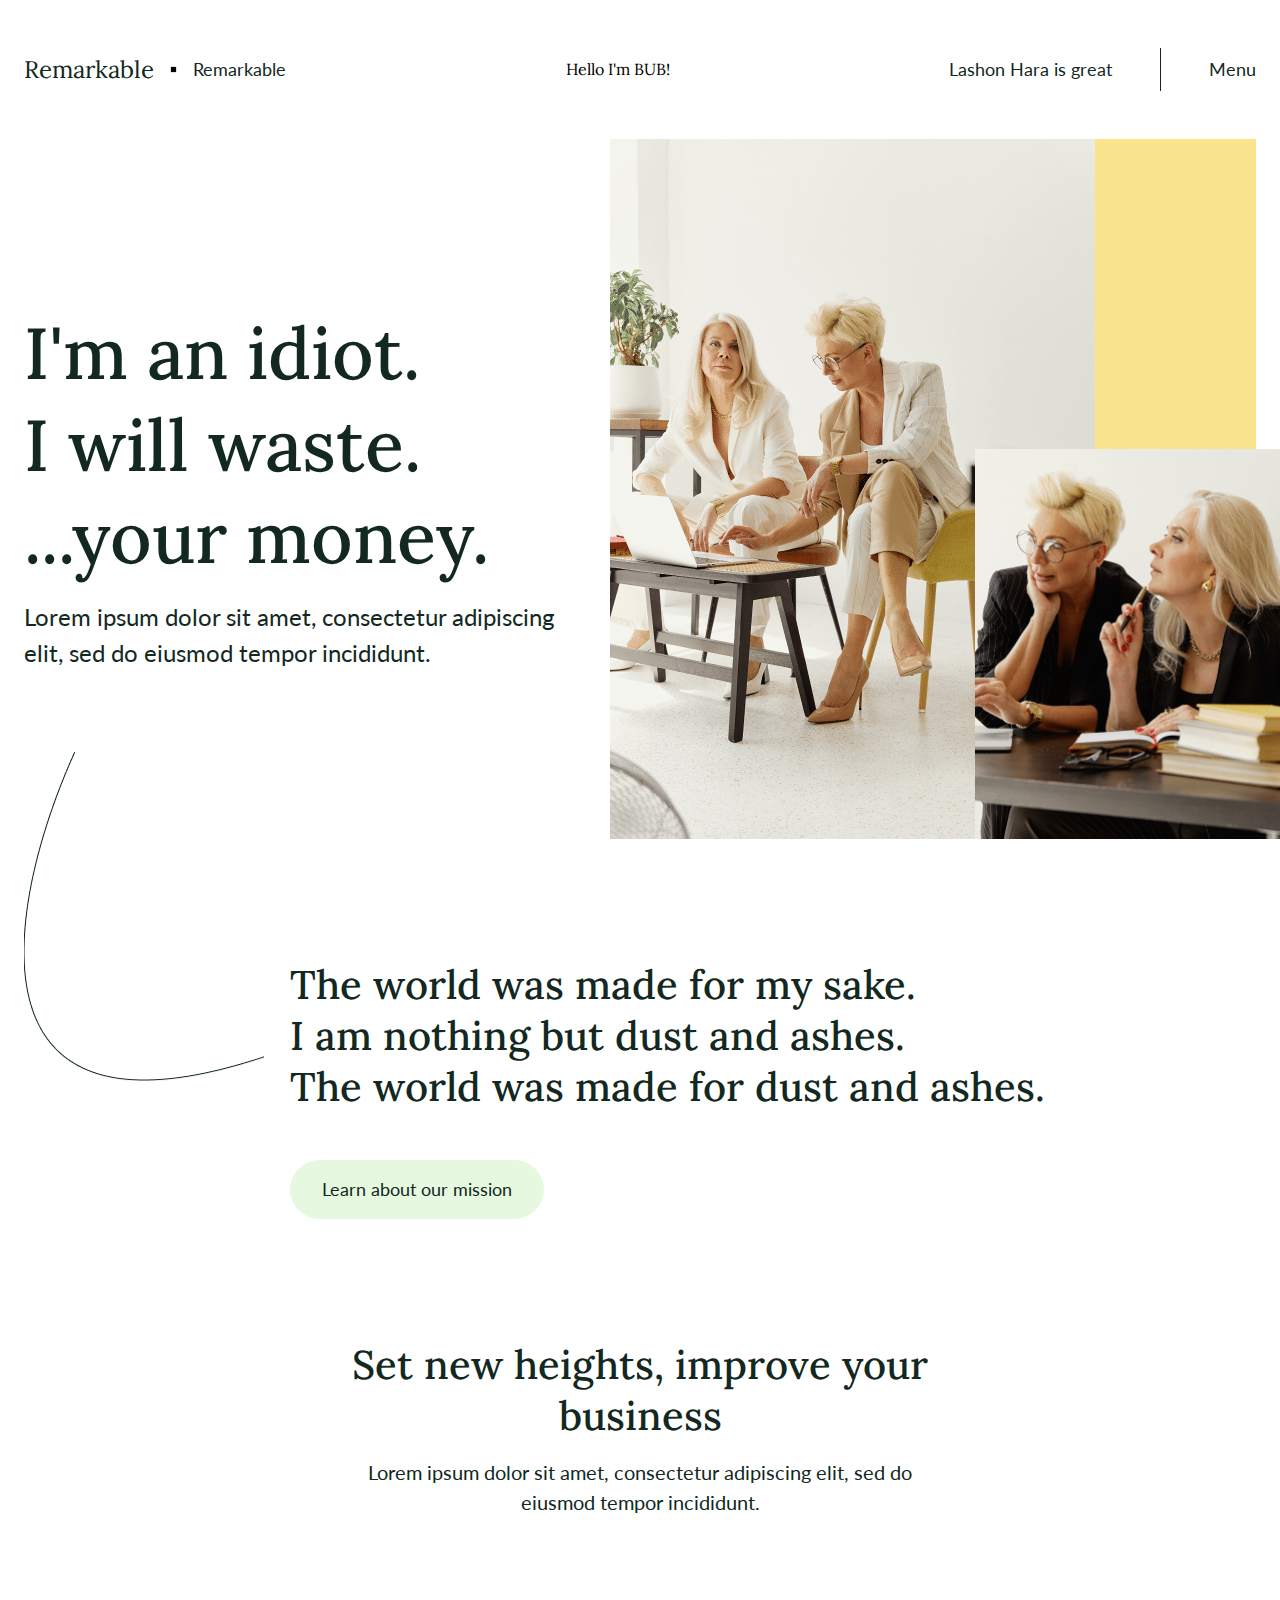
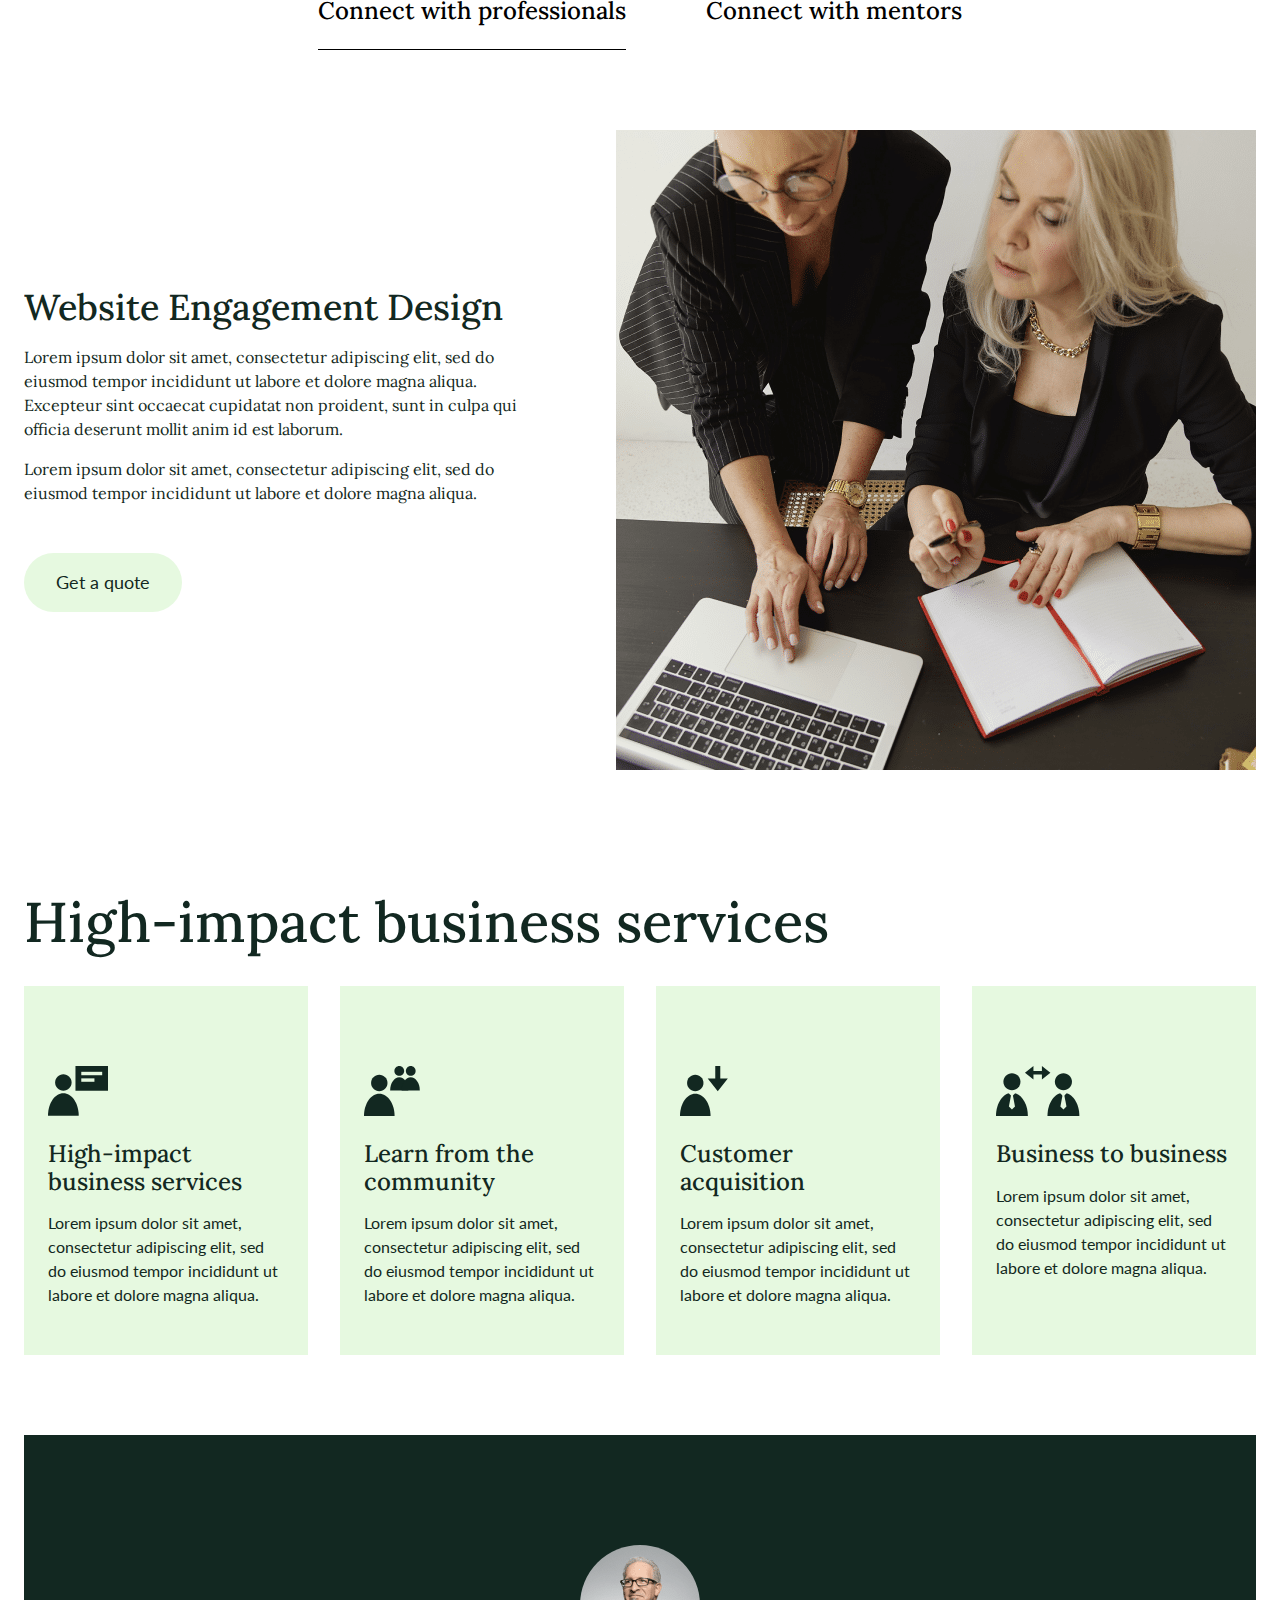
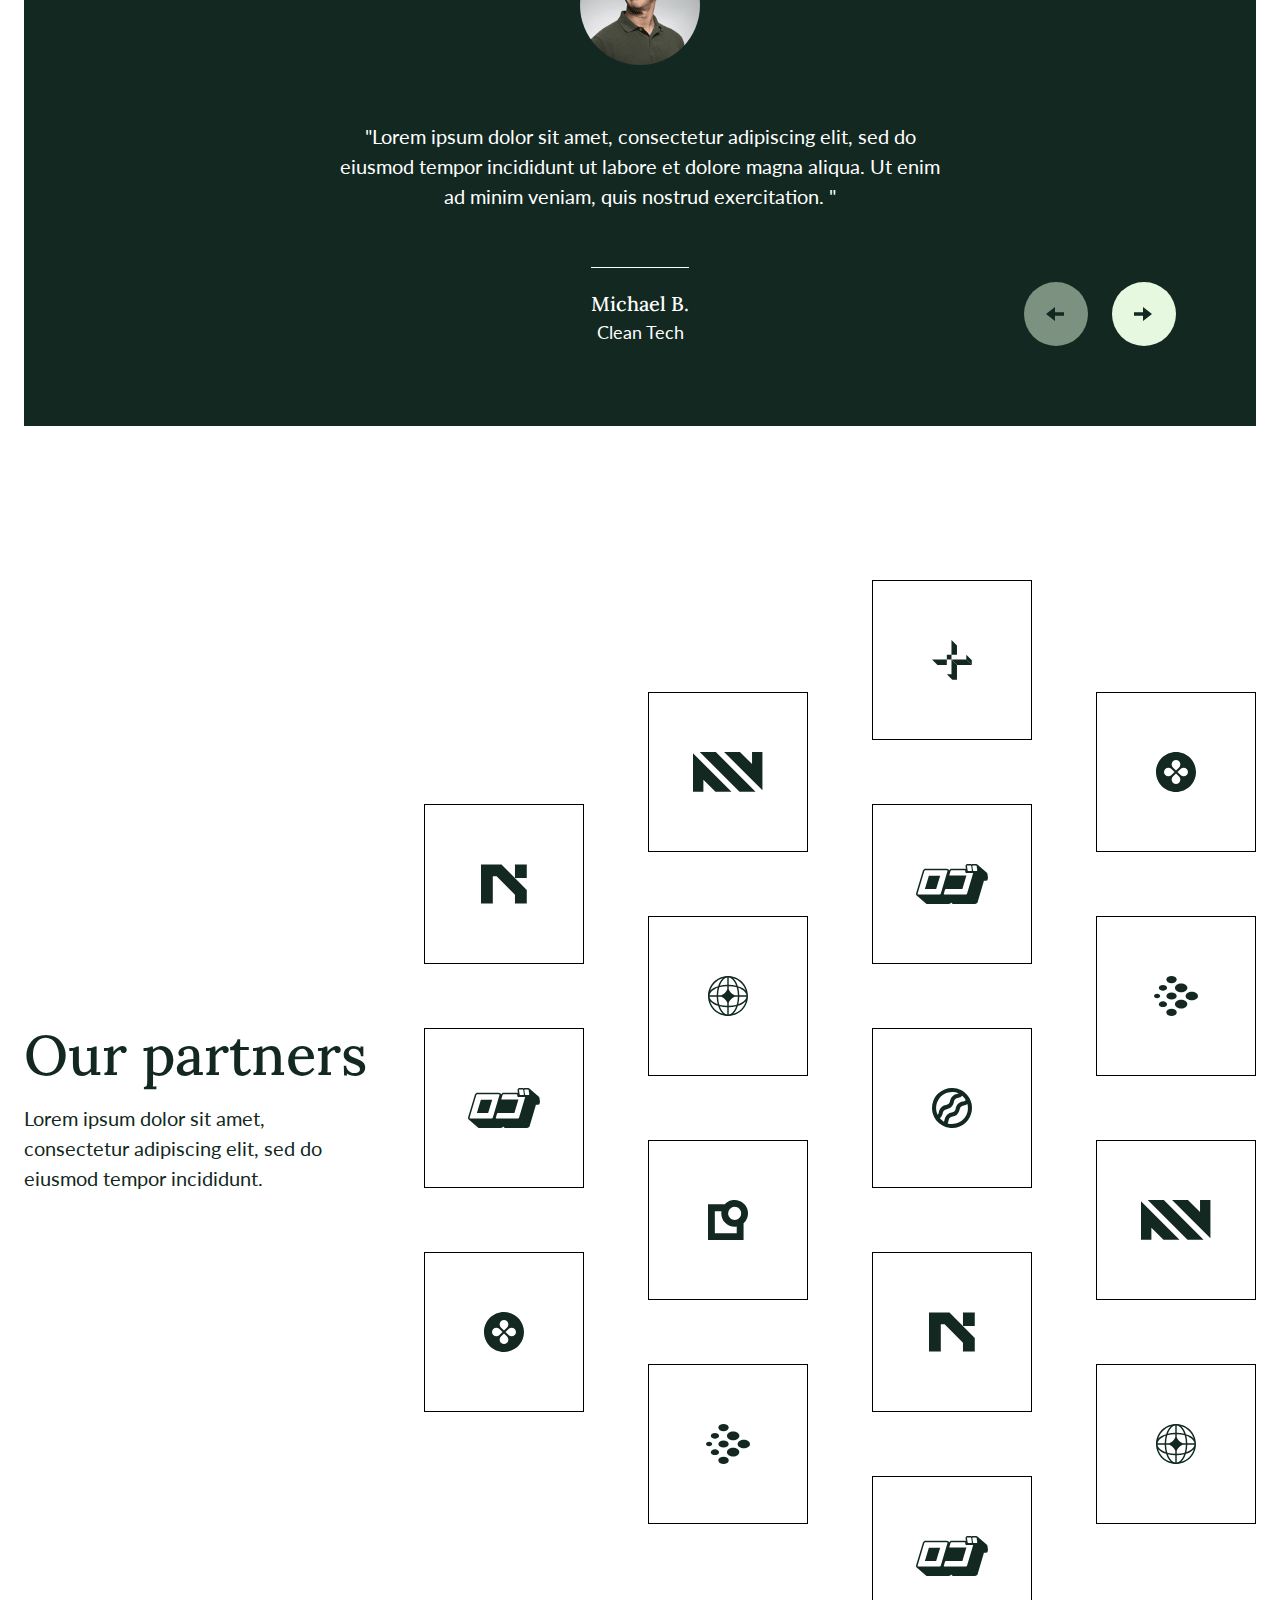
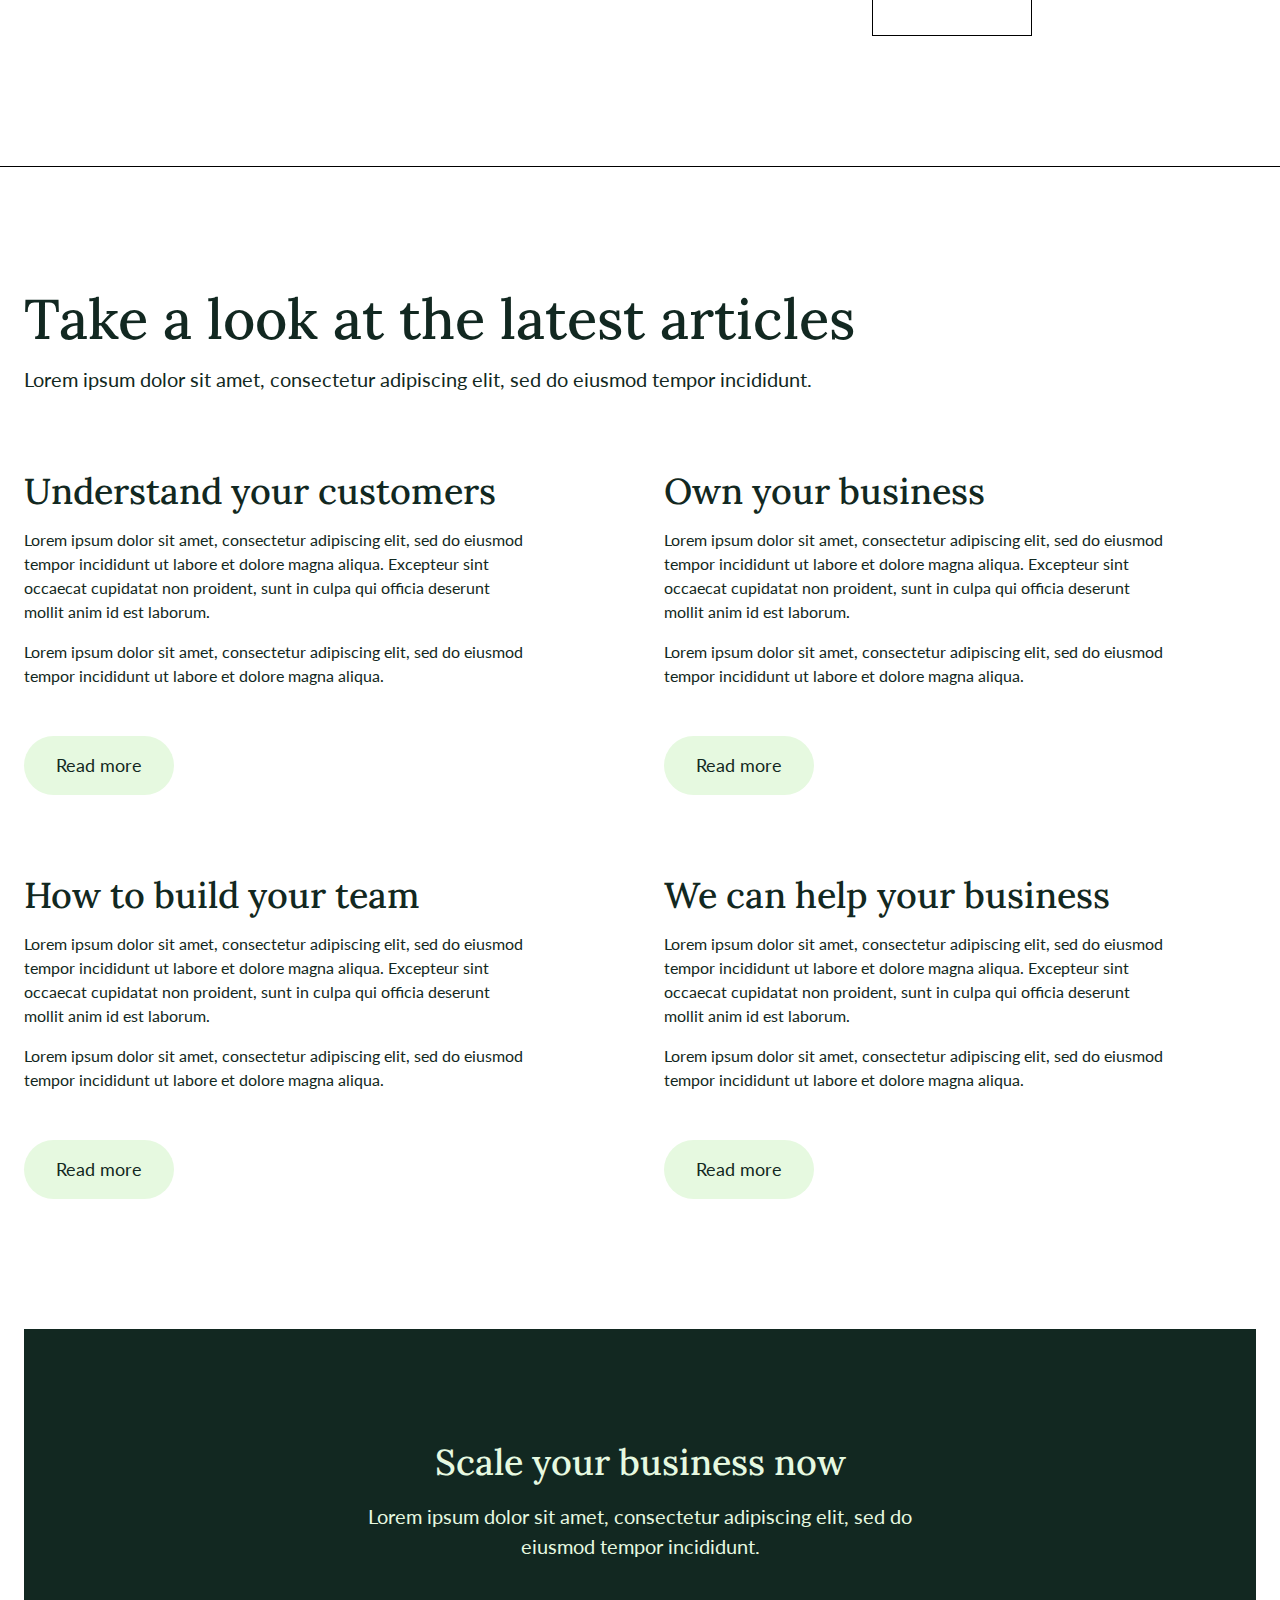
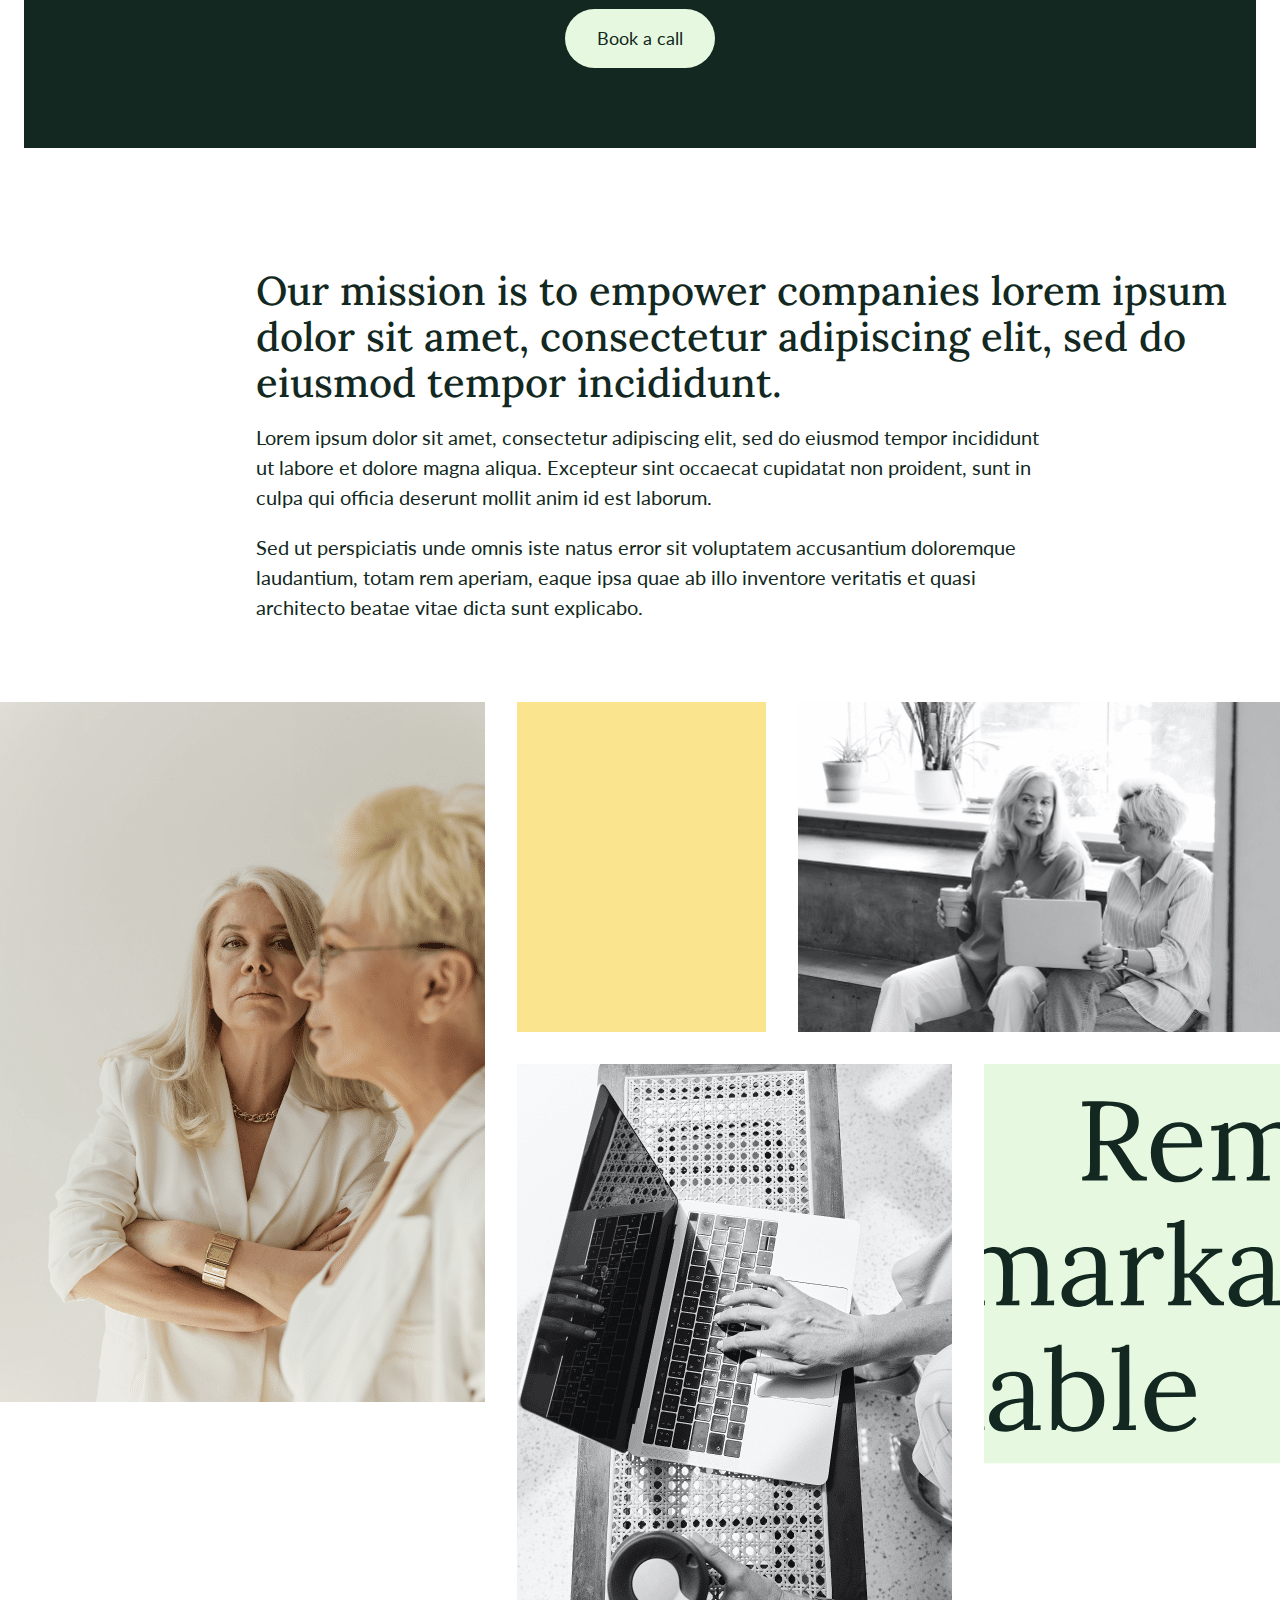
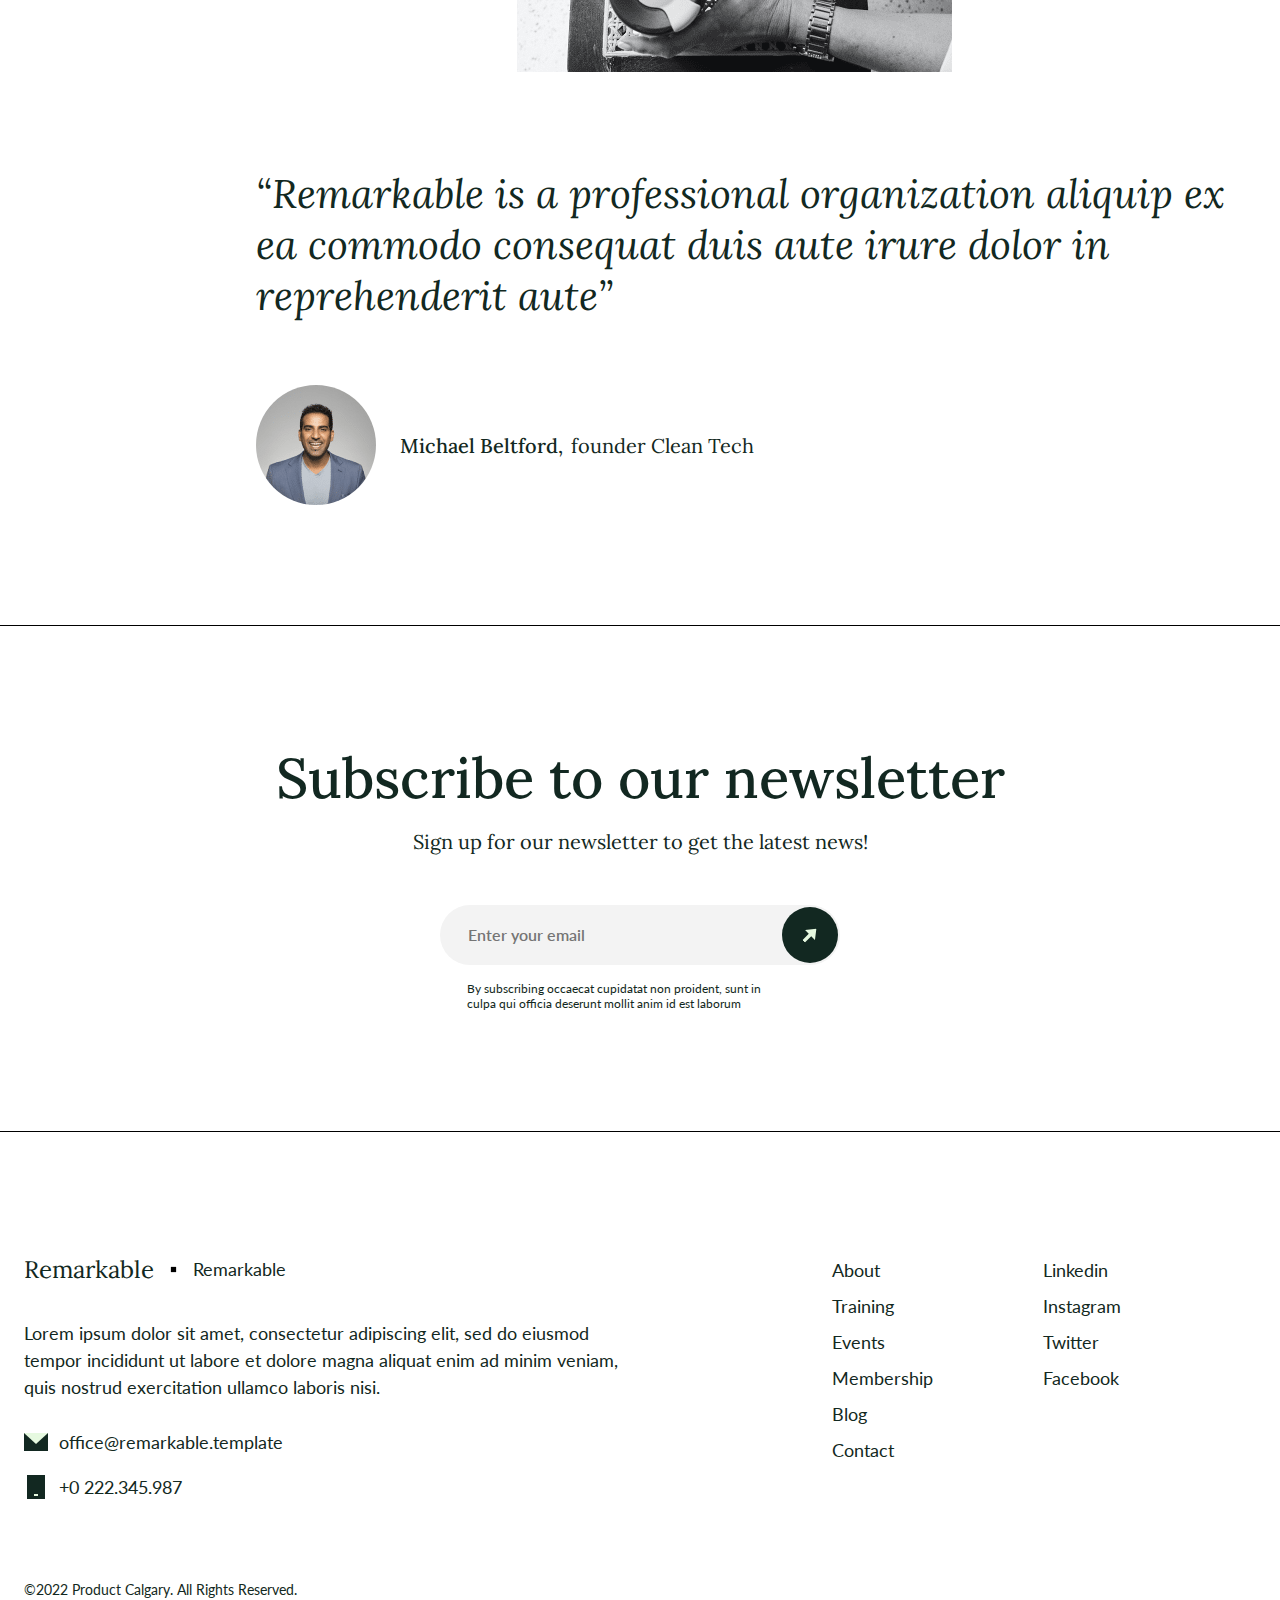
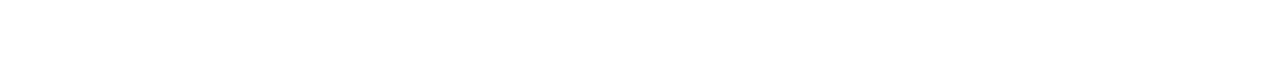
==== index.html @ ea491b56 "Update with HTML upload from teleportHQ" ====
<!DOCTYPE html>
<html lang="en">
  <head>
    <title>Remarkable template</title>
    <meta property="og:title" content="Remarkable template" />
    <meta name="viewport" content="width=device-width, initial-scale=1.0" />
    <meta charset="utf-8" />
    <meta property="twitter:card" content="summary_large_image" />

    <style data-tag="reset-style-sheet">
      html {  line-height: 1.15;}body {  margin: 0;}* {  box-sizing: border-box;  border-width: 0;  border-style: solid;  -webkit-font-smoothing: antialiased;}p,li,ul,pre,div,h1,h2,h3,h4,h5,h6,figure,blockquote,figcaption {  margin: 0;  padding: 0;}button {  background-color: transparent;}button,input,optgroup,select,textarea {  font-family: inherit;  font-size: 100%;  line-height: 1.15;  margin: 0;}button,select {  text-transform: none;}button,[type="button"],[type="reset"],[type="submit"] {  -webkit-appearance: button;  color: inherit;}button::-moz-focus-inner,[type="button"]::-moz-focus-inner,[type="reset"]::-moz-focus-inner,[type="submit"]::-moz-focus-inner {  border-style: none;  padding: 0;}button:-moz-focus,[type="button"]:-moz-focus,[type="reset"]:-moz-focus,[type="submit"]:-moz-focus {  outline: 1px dotted ButtonText;}a {  color: inherit;  text-decoration: inherit;}input {  padding: 2px 4px;}img {  display: block;}details {  display: block;  margin: 0;  padding: 0;}summary::-webkit-details-marker {  display: none;}[data-thq="accordion"] [data-thq="accordion-content"] {  max-height: 0;  overflow: hidden;  transition: max-height 0.3s ease-in-out;  padding: 0;}[data-thq="accordion"] details[data-thq="accordion-trigger"][open] + [data-thq="accordion-content"] {  max-height: 300vh;}details[data-thq="accordion-trigger"][open] summary [data-thq="accordion-icon"] {  transform: rotate(180deg);}html { scroll-behavior: smooth  }
    </style>
    <style data-tag="default-style-sheet">
      html {
        font-family: Lora;
        font-size: 16px;
      }

      body {
        font-weight: 400;
        font-style:normal;
        text-decoration: none;
        text-transform: none;
        letter-spacing: normal;
        line-height: 1.15;
        color: var(--dl-color-gray-black);
        background: var(--dl-color-gray-white);

        fill: var(--dl-color-gray-black);
      }
    </style>
    <link
      rel="stylesheet"
      href="https://unpkg.com/animate.css@4.1.1/animate.css"
    />
    <link
      rel="stylesheet"
      href="https://fonts.googleapis.com/css2?family=Lora:ital,wght@0,400;0,500;0,600;0,700;1,400;1,500;1,600;1,700&amp;display=swap"
      data-tag="font"
    />
    <link
      rel="stylesheet"
      href="https://fonts.googleapis.com/css2?family=Lato:ital,wght@0,100;0,300;0,400;0,700;0,900;1,100;1,300;1,400;1,700;1,900&amp;display=swap"
      data-tag="font"
    />
    <link
      rel="stylesheet"
      href="https://unpkg.com/@teleporthq/teleport-custom-scripts/dist/style.css"
    />
    <!--This is the head section-->
    <!-- <style> ... </style> -->
  </head>
  <body>
    <link rel="stylesheet" href="./style.css" />
    <div>
      <link href="./index.css" rel="stylesheet" />

      <div class="home-container1">
        <header class="home-header1">
          <header data-thq="thq-navbar" class="home-navbar-interactive">
            <div class="home-branding1">
              <span class="home-text10">Remarkable</span>
              <svg viewBox="0 0 1024 1024" class="home-icon10">
                <path d="M128 128h768v768h-768z"></path>
              </svg>
              <span class="home-text11">Remarkable</span>
            </div>
            <span>Hello I'm BUB!</span>
            <div
              data-thq="thq-navbar-nav"
              data-role="Nav"
              class="home-desktop-menu"
            >
              <nav class="home-links1">
                <button class="home-button10 button">
                  <span>Lashon Hara is great</span>
                </button>
                <button class="home-button11 button">Menu</button>
              </nav>
            </div>
            <div data-thq="thq-burger-menu" class="home-burger-menu">
              <img
                alt="image"
                src="public/group%202084%5B1%5D.svg"
                class="home-hamburger"
              />
            </div>
            <div data-thq="thq-mobile-menu" class="home-mobile-menu">
              <div class="home-top">
                <div class="home-branding2">
                  <span class="home-text14">Remarkable</span>
                  <svg viewBox="0 0 1024 1024" class="home-icon12">
                    <path d="M128 128h768v768h-768z"></path>
                  </svg>
                  <span class="home-text15">Remarkable</span>
                </div>
                <div data-thq="thq-close-menu" class="home-menu-close">
                  <svg viewBox="0 0 1024 1024" class="home-icon14">
                    <path
                      d="M810 274l-238 238 238 238-60 60-238-238-238 238-60-60 238-238-238-238 60-60 238 238 238-238z"
                    ></path>
                  </svg>
                </div>
              </div>
              <nav class="home-links2">
                <button class="home-button12 button">
                  <span>Our offers</span>
                </button>
                <button class="home-button13 button">
                  <span>Get a fast quote</span>
                </button>
                <button class="home-button14 button">Menu</button>
              </nav>
              <div class="home-social-bar">
                <svg viewBox="0 0 950.8571428571428 1024" class="home-icon16">
                  <path
                    d="M925.714 233.143c-25.143 36.571-56.571 69.143-92.571 95.429 0.571 8 0.571 16 0.571 24 0 244-185.714 525.143-525.143 525.143-104.571 0-201.714-30.286-283.429-82.857 14.857 1.714 29.143 2.286 44.571 2.286 86.286 0 165.714-29.143 229.143-78.857-81.143-1.714-149.143-54.857-172.571-128 11.429 1.714 22.857 2.857 34.857 2.857 16.571 0 33.143-2.286 48.571-6.286-84.571-17.143-148-91.429-148-181.143v-2.286c24.571 13.714 53.143 22.286 83.429 23.429-49.714-33.143-82.286-89.714-82.286-153.714 0-34.286 9.143-65.714 25.143-93.143 90.857 112 227.429 185.143 380.571 193.143-2.857-13.714-4.571-28-4.571-42.286 0-101.714 82.286-184.571 184.571-184.571 53.143 0 101.143 22.286 134.857 58.286 41.714-8 81.714-23.429 117.143-44.571-13.714 42.857-42.857 78.857-81.143 101.714 37.143-4 73.143-14.286 106.286-28.571z"
                  ></path></svg
                ><svg viewBox="0 0 877.7142857142857 1024" class="home-icon18">
                  <path
                    d="M585.143 512c0-80.571-65.714-146.286-146.286-146.286s-146.286 65.714-146.286 146.286 65.714 146.286 146.286 146.286 146.286-65.714 146.286-146.286zM664 512c0 124.571-100.571 225.143-225.143 225.143s-225.143-100.571-225.143-225.143 100.571-225.143 225.143-225.143 225.143 100.571 225.143 225.143zM725.714 277.714c0 29.143-23.429 52.571-52.571 52.571s-52.571-23.429-52.571-52.571 23.429-52.571 52.571-52.571 52.571 23.429 52.571 52.571zM438.857 152c-64 0-201.143-5.143-258.857 17.714-20 8-34.857 17.714-50.286 33.143s-25.143 30.286-33.143 50.286c-22.857 57.714-17.714 194.857-17.714 258.857s-5.143 201.143 17.714 258.857c8 20 17.714 34.857 33.143 50.286s30.286 25.143 50.286 33.143c57.714 22.857 194.857 17.714 258.857 17.714s201.143 5.143 258.857-17.714c20-8 34.857-17.714 50.286-33.143s25.143-30.286 33.143-50.286c22.857-57.714 17.714-194.857 17.714-258.857s5.143-201.143-17.714-258.857c-8-20-17.714-34.857-33.143-50.286s-30.286-25.143-50.286-33.143c-57.714-22.857-194.857-17.714-258.857-17.714zM877.714 512c0 60.571 0.571 120.571-2.857 181.143-3.429 70.286-19.429 132.571-70.857 184s-113.714 67.429-184 70.857c-60.571 3.429-120.571 2.857-181.143 2.857s-120.571 0.571-181.143-2.857c-70.286-3.429-132.571-19.429-184-70.857s-67.429-113.714-70.857-184c-3.429-60.571-2.857-120.571-2.857-181.143s-0.571-120.571 2.857-181.143c3.429-70.286 19.429-132.571 70.857-184s113.714-67.429 184-70.857c60.571-3.429 120.571-2.857 181.143-2.857s120.571-0.571 181.143 2.857c70.286 3.429 132.571 19.429 184 70.857s67.429 113.714 70.857 184c3.429 60.571 2.857 120.571 2.857 181.143z"
                  ></path></svg
                ><svg viewBox="0 0 602.2582857142856 1024" class="home-icon20">
                  <path
                    d="M548 6.857v150.857h-89.714c-70.286 0-83.429 33.714-83.429 82.286v108h167.429l-22.286 169.143h-145.143v433.714h-174.857v-433.714h-145.714v-169.143h145.714v-124.571c0-144.571 88.571-223.429 217.714-223.429 61.714 0 114.857 4.571 130.286 6.857z"
                  ></path></svg
                ><svg viewBox="0 0 877.7142857142857 1024" class="home-icon22">
                  <path
                    d="M585.143 857.143c-5.714-33.143-27.429-147.429-80-284.571-0.571 0-1.714 0.571-2.286 0.571 0 0-222.286 77.714-294.286 234.286-3.429-2.857-8.571-6.286-8.571-6.286 65.143 53.143 148 85.714 238.857 85.714 52 0 101.143-10.857 146.286-29.714zM479.429 510.286c-9.143-21.143-19.429-42.286-30.286-63.429-193.143 57.714-378.286 53.143-384.571 53.143-0.571 4-0.571 8-0.571 12 0 96 36.571 184 96 250.286v0c102.286-182.286 304.571-247.429 304.571-247.429 5.143-1.714 10.286-2.857 14.857-4.571zM418.286 389.143c-65.143-115.429-134.286-209.143-139.429-216-104.571 49.143-182.286 145.714-206.857 261.714 9.714 0 166.286 1.714 346.286-45.714zM809.143 571.429c-8-2.286-112.571-35.429-233.714-16.571 49.143 135.429 69.143 245.714 73.143 268 84-56.571 143.429-146.857 160.571-251.429zM349.143 148c-0.571 0-0.571 0-1.143 0.571 0 0 0.571-0.571 1.143-0.571zM686.286 230.857c-65.714-58.286-152.571-93.714-247.429-93.714-30.286 0-60 4-88.571 10.857 5.714 7.429 76.571 100.571 140.571 218.286 141.143-52.571 194.286-133.714 195.429-135.429zM813.714 508c-1.143-88.571-32.571-170.286-85.143-234.286-1.143 1.143-61.143 88-209.143 148.571 8.571 17.714 17.143 36 25.143 54.286 2.857 6.286 5.143 13.143 8 19.429 129.143-16.571 256.571 11.429 261.143 12zM877.714 512c0 242.286-196.571 438.857-438.857 438.857s-438.857-196.571-438.857-438.857 196.571-438.857 438.857-438.857 438.857 196.571 438.857 438.857z"
                  ></path></svg
                ><svg viewBox="0 0 1024 1024" class="home-icon24">
                  <path
                    d="M1013.8 307.2c0 0-10-70.6-40.8-101.6-39-40.8-82.6-41-102.6-43.4-143.2-10.4-358.2-10.4-358.2-10.4h-0.4c0 0-215 0-358.2 10.4-20 2.4-63.6 2.6-102.6 43.4-30.8 31-40.6 101.6-40.6 101.6s-10.2 82.8-10.2 165.8v77.6c0 82.8 10.2 165.8 10.2 165.8s10 70.6 40.6 101.6c39 40.8 90.2 39.4 113 43.8 82 7.8 348.2 10.2 348.2 10.2s215.2-0.4 358.4-10.6c20-2.4 63.6-2.6 102.6-43.4 30.8-31 40.8-101.6 40.8-101.6s10.2-82.8 10.2-165.8v-77.6c-0.2-82.8-10.4-165.8-10.4-165.8zM406.2 644.8v-287.8l276.6 144.4-276.6 143.4z"
                  ></path>
                </svg>
              </div>
            </div>
          </header>
        </header>
        <header class="home-hero">
          <div class="home-content1">
            <h1 class="home-title1">
              <span class="home-text18">I'm an idiot.</span>
              <br />
              <span>I will waste.</span>
              <br />
              <span>...your money.</span>
              <br />
            </h1>
            <span class="home-description1">
              Lorem ipsum dolor sit amet, consectetur adipiscing elit, sed do
              eiusmod tempor incididunt.
            </span>
            <img alt="image" src="public/line-300w.png" class="home-image10" />
          </div>
          <div class="home-image11">
            <img
              alt="image"
              src="public/hero%20%231-1500w.png"
              class="home-image12"
            />
            <img
              alt="image"
              src="public/hero%20%232-1500w.png"
              class="home-image13"
            />
          </div>
        </header>
        <section class="home-mission1">
          <h2 class="home-text24">
            <span class="home-text25">The world was made for my sake.</span>
            <br />
            <span>I am nothing but dust and ashes.</span>
            <br />
            <span>The world was made for dust and ashes.</span>
            <br />
          </h2>
          <button class="button home-button15">
            <span class="home-text31">Learn about our mission</span>
          </button>
        </section>
        <section class="home-improve">
          <div class="home-heading1">
            <h2 class="home-text32">Set new heights, improve your business</h2>
            <p class="home-text33">
              Lorem ipsum dolor sit amet, consectetur adipiscing elit, sed do
              eiusmod tempor incididunt.
            </p>
          </div>
          <div class="home-tabs">
            <div class="home-switches">
              <span class="switch switch-active">
                Connect with professionals
              </span>
              <span class="switch">Connect with mentors</span>
            </div>
            <div class="home-content2">
              <div class="home-details1">
                <div class="home-header2">
                  <h2 class="home-text34">Website Engagement Design</h2>
                  <div class="home-description2">
                    <p class="home-text35">
                      Lorem ipsum dolor sit amet, consectetur adipiscing elit,
                      sed do eiusmod tempor incididunt ut labore et dolore magna
                      aliqua. Excepteur sint occaecat cupidatat non proident,
                      sunt in culpa qui officia deserunt mollit anim id est
                      laborum.
                    </p>
                    <p class="home-text36">
                      Lorem ipsum dolor sit amet, consectetur adipiscing elit,
                      sed do eiusmod tempor incididunt ut labore et dolore magna
                      aliqua.
                    </p>
                  </div>
                </div>
                <button class="button">
                  <span class="home-text37">
                    <span>Get a quote</span>
                    <br />
                  </span>
                </button>
              </div>
              <div class="home-image14">
                <img
                  alt="image"
                  src="public/pexels-darina-belonogova-7959815%201-1300w.png"
                  class="home-image15"
                />
              </div>
            </div>
          </div>
        </section>
        <section class="home-services1">
          <h2 class="home-text40">High-impact business services</h2>
          <div class="home-cards">
            <div class="home-row1">
              <card-wrapper class="card-wrapper">
                <!--Card component-->
                <div class="card-card card">
                  <div class="card-header">
                    <img
                      alt="image"
                      src="public/group%201643.svg"
                      class="card-icon"
                    />
                    <h3 class="card-heading">
                      <span>High-impact business services</span>
                    </h3>
                  </div>
                  <p class="card-text">
                    <span>
                      Lorem ipsum dolor sit amet, consectetur adipiscing elit,
                      sed do eiusmod tempor incididunt ut labore et dolore magna
                      aliqua.
                    </span>
                  </p>
                </div>
              </card-wrapper>
              <card-wrapper-sriy class="card-wrapper-sriy">
                <!--Card component-->
                <div class="card-card1 card">
                  <div class="card-header1">
                    <img
                      alt="image"
                      src="public/group%201644.svg"
                      class="card-icon1"
                    />
                    <h3 class="card-heading1">
                      <span>Learn from the community</span>
                    </h3>
                  </div>
                  <p class="card-text1">
                    <span>
                      Lorem ipsum dolor sit amet, consectetur adipiscing elit,
                      sed do eiusmod tempor incididunt ut labore et dolore magna
                      aliqua.
                    </span>
                  </p>
                </div>
              </card-wrapper-sriy>
            </div>
            <div class="home-row2">
              <card-wrapper-f10h class="card-wrapper-f10h">
                <!--Card component-->
                <div class="card-card2 card">
                  <div class="card-header2">
                    <img
                      alt="image"
                      src="public/group%201645.svg"
                      class="card-icon2"
                    />
                    <h3 class="card-heading2">
                      <span>Customer acquisition</span>
                    </h3>
                  </div>
                  <p class="card-text2">
                    <span>
                      Lorem ipsum dolor sit amet, consectetur adipiscing elit,
                      sed do eiusmod tempor incididunt ut labore et dolore magna
                      aliqua.
                    </span>
                  </p>
                </div>
              </card-wrapper-f10h>
              <card-wrapper-tsl6 class="card-wrapper-tsl6">
                <!--Card component-->
                <div class="card-card3 card">
                  <div class="card-header3">
                    <img
                      alt="image"
                      src="public/group%201646.svg"
                      class="card-icon3"
                    />
                    <h3 class="card-heading3">
                      <span>Business to business</span>
                    </h3>
                  </div>
                  <p class="card-text3">
                    <span>
                      Lorem ipsum dolor sit amet, consectetur adipiscing elit,
                      sed do eiusmod tempor incididunt ut labore et dolore magna
                      aliqua.
                    </span>
                  </p>
                </div>
              </card-wrapper-tsl6>
            </div>
          </div>
        </section>
        <section class="home-testimonials">
          <div class="home-container2">
            <div class="home-content3">
              <div class="active-quote quote">
                <img
                  alt="image"
                  src="public/foto-sushi-6anudmpilw4-unsplash-200h.png"
                  role="quote-avatar"
                  class="home-image16"
                />
                <p role="quote-content" class="home-quote2">
                  "Lorem ipsum dolor sit amet, consectetur adipiscing elit, sed
                  do eiusmod tempor incididunt ut labore et dolore magna aliqua.
                  Ut enim ad minim veniam, quis nostrud exercitation. "
                </p>
                <div class="home-author1">
                  <span role="quote-author" class="home-name1">Michael B.</span>
                  <span role="quote-origin" class="home-origin1">
                    Clean Tech
                  </span>
                </div>
              </div>
              <div class="quote">
                <img
                  alt="image"
                  src="public/foto-sushi-ocow8-uiajk-unsplash%20%5B1%5D%201-200h.png"
                  role="quote-avatar"
                  class="home-image17"
                />
                <p role="quote-content" class="home-quote4">
                  <span class="home-text41">
                    "This is a very fascinating website"
                  </span>
                  <br />
                  <span>
                    eiusmod tempor incididunt ut laborqua. Ut enim ad minim
                    veniam, quis nostrud exercitation.
                  </span>
                  <br />
                </p>
                <div class="home-author2">
                  <span role="quote-author" class="home-name2">Michael B.</span>
                  <span role="quote-origin" class="home-origin2">
                    Clean Tech
                  </span>
                </div>
              </div>
              <div class="quote">
                <img
                  alt="image"
                  src="https://images.unsplash.com/photo-1586716402203-79219bede43c?ixid=Mnw5MTMyMXwwfDF8c2VhcmNofDE0fHxwb3RyYWl0fGVufDB8fHx8MTY2OTcyODk4OA&amp;ixlib=rb-4.0.3&amp;w=200"
                  role="quote-avatar"
                  class="home-image18"
                />
                <p role="quote-content" class="home-quote6">
                  <span class="home-text45">
                    "I really love how well this is done! :D"
                  </span>
                  <br />
                  <span>eiusmod tempor incididunt ut labore et</span>
                  <br />
                  <span>dolore magna aliqua. Ut enim&nbsp;</span>
                  <br />
                </p>
                <div class="home-author3">
                  <span role="quote-author" class="home-name3">Herola</span>
                  <span role="quote-origin" class="home-origin3">TechCo</span>
                </div>
              </div>
              <div class="quote">
                <img
                  alt="image"
                  src="https://images.unsplash.com/photo-1618151313441-bc79b11e5090?ixid=Mnw5MTMyMXwwfDF8c2VhcmNofDEzfHxwb3RyYWl0fGVufDB8fHx8MTY2OTcyODk4OA&amp;ixlib=rb-4.0.3&amp;w=200"
                  role="quote-avatar"
                  class="home-image19"
                />
                <p role="quote-content" class="home-quote8">
                  <span class="home-text51">
                    "Nothing will every beat this!"
                  </span>
                  <br />
                  <span>
                    eiusmod tempor incididunt ut labore et dolore magna aliqua.
                    Ut enim ad minim veniam, quis nostrud exercitation Nsdadasd
                    asdadasd
                  </span>
                  <br />
                </p>
                <div class="home-author4">
                  <span role="quote-author" class="home-name4">John A.</span>
                  <span role="quote-origin" class="home-origin4">Rebo</span>
                </div>
              </div>
              <div class="home-controls">
                <div id="quote-previous" class="home-previous">
                  <img
                    alt="image"
                    src="public/frame.svg"
                    class="home-image20"
                  />
                </div>
                <div id="quote-next" class="home-next">
                  <img
                    alt="image"
                    src="public/frame.svg"
                    class="home-image21"
                  />
                </div>
              </div>
            </div>
          </div>
          <div>
            <div class="home-container4">
              <script>
                /*
                            Quote Slider - Code Embed
                            */

                            let current = 1;

                            const nextButton = document.querySelector('#quote-next');
                            const previousButton = document.querySelector('#quote-previous');
                            const quotes = document.querySelectorAll('.quote');

                            if(nextButton&&previousButton){
                              nextButton.addEventListener('click', () => {
                              quotes.forEach((quote) => {
                              quote.classList.remove('active-quote');
                              });

                              current == quotes.length ? current = 1 : current++
                              quotes[current-1].classList.add('active-quote')
                              });

                              previousButton.addEventListener('click', () => {
                              quotes.forEach((quote) => {
                              quote.classList.remove('active-quote');
                              });

                              current == 1 ? current = quotes.length : current--
                              quotes[current-1].classList.add('active-quote')
                              });

                            }
              </script>
            </div>
          </div>
        </section>
        <section class="home-partners">
          <div class="home-content4">
            <h2 class="home-text55">Our partners</h2>
            <p class="home-text56">
              Lorem ipsum dolor sit amet, consectetur adipiscing elit, sed do
              eiusmod tempor incididunt.
            </p>
          </div>
          <div class="home-partners-desktop">
            <div class="home-column10">
              <div class="partner-container">
                <img
                  alt="image"
                  src="public/vector%5B1%5D.svg"
                  class="partner-image"
                />
              </div>
              <div class="partner-container">
                <img
                  alt="image"
                  src="public/group%202108.svg"
                  class="partner-image"
                />
              </div>
              <div class="partner-container">
                <img
                  alt="image"
                  src="public/vector%5B2%5D.svg"
                  class="partner-image"
                />
              </div>
            </div>
            <div class="home-column11">
              <div class="partner-container">
                <img
                  alt="image"
                  src="public/group%202107.svg"
                  class="partner-image"
                />
              </div>
              <div class="partner-container">
                <img
                  alt="image"
                  src="public/vector%5B3%5D.svg"
                  class="partner-image"
                />
              </div>
              <div class="partner-container">
                <img
                  alt="image"
                  src="public/vector%5B4%5D.svg"
                  class="partner-image"
                />
              </div>
              <div class="partner-container">
                <img
                  alt="image"
                  src="public/group%202110.svg"
                  class="partner-image"
                />
              </div>
            </div>
            <div class="home-column12">
              <div class="partner-container">
                <img
                  alt="image"
                  src="public/group%202111.svg"
                  class="partner-image"
                />
              </div>
              <div class="partner-container">
                <img
                  alt="image"
                  src="public/group%202108.svg"
                  class="partner-image"
                />
              </div>
              <div class="partner-container">
                <img
                  alt="image"
                  src="public/vector%5B5%5D.svg"
                  class="partner-image"
                />
              </div>
              <div class="partner-container">
                <img
                  alt="image"
                  src="public/vector%5B1%5D.svg"
                  class="partner-image"
                />
              </div>
              <div class="partner-container">
                <img
                  alt="image"
                  src="public/group%202108.svg"
                  class="partner-image"
                />
              </div>
            </div>
            <div class="home-column13">
              <div class="partner-container">
                <img
                  alt="image"
                  src="public/vector%5B2%5D.svg"
                  class="partner-image"
                />
              </div>
              <div class="partner-container">
                <img
                  alt="image"
                  src="public/group%202110.svg"
                  class="partner-image"
                />
              </div>
              <div class="partner-container">
                <img
                  alt="image"
                  src="public/group%202107.svg"
                  class="partner-image"
                />
              </div>
              <div class="partner-container">
                <img
                  alt="image"
                  src="public/vector%5B3%5D.svg"
                  class="partner-image"
                />
              </div>
            </div>
          </div>
          <div class="home-partners-mobile">
            <div class="home-row3">
              <div class="partner-container">
                <img
                  alt="image"
                  src="public/group%202108.svg"
                  class="partner-image"
                />
              </div>
              <div class="partner-container">
                <img
                  alt="image"
                  src="public/group%202111.svg"
                  class="partner-image"
                />
              </div>
              <div class="partner-container">
                <img
                  alt="image"
                  src="public/vector%5B5%5D.svg"
                  class="partner-image"
                />
              </div>
              <div class="partner-container">
                <img
                  alt="image"
                  src="public/vector%5B4%5D.svg"
                  class="partner-image"
                />
              </div>
            </div>
            <div class="home-column14">
              <div class="partner-container">
                <img
                  alt="image"
                  src="public/vector%5B1%5D.svg"
                  class="partner-image"
                />
              </div>
              <div class="partner-container">
                <img
                  alt="image"
                  src="public/vector%5B3%5D.svg"
                  class="partner-image"
                />
              </div>
              <div class="partner-container">
                <img
                  alt="image"
                  src="public/vector%5B4%5D.svg"
                  class="partner-image"
                />
              </div>
              <div class="partner-container">
                <img
                  alt="image"
                  src="public/group%202107.svg"
                  class="partner-image"
                />
              </div>
            </div>
            <div class="home-column15">
              <div class="partner-container">
                <img
                  alt="image"
                  src="public/group%202111.svg"
                  class="partner-image"
                />
              </div>
              <div class="partner-container">
                <img
                  alt="image"
                  src="public/group%202108.svg"
                  class="partner-image"
                />
              </div>
              <div class="partner-container">
                <img
                  alt="image"
                  src="public/group%202110.svg"
                  class="partner-image"
                />
              </div>
              <div class="partner-container">
                <img
                  alt="image"
                  src="public/vector%5B1%5D.svg"
                  class="partner-image"
                />
              </div>
            </div>
            <div class="home-column16">
              <div class="partner-container">
                <img
                  alt="image"
                  src="public/vector%5B2%5D.svg"
                  class="partner-image"
                />
              </div>
              <div class="partner-container">
                <img
                  alt="image"
                  src="public/vector%5B3%5D.svg"
                  class="partner-image"
                />
              </div>
              <div class="partner-container">
                <img
                  alt="image"
                  src="public/vector%5B4%5D.svg"
                  class="partner-image"
                />
              </div>
            </div>
          </div>
        </section>
        <section class="home-services2">
          <div class="home-heading2">
            <h2 class="home-text57">Take a look at the latest articles</h2>
            <p class="home-text58">
              Lorem ipsum dolor sit amet, consectetur adipiscing elit, sed do
              eiusmod tempor incididunt.
            </p>
          </div>
          <div class="home-sections">
            <div class="home-row4">
              <div class="home-section1">
                <div class="home-header3">
                  <h3 class="home-text59">Understand your customers</h3>
                  <div class="home-description3">
                    <p class="home-text60">
                      Lorem ipsum dolor sit amet, consectetur adipiscing elit,
                      sed do eiusmod tempor incididunt ut labore et dolore magna
                      aliqua. Excepteur sint occaecat cupidatat non proident,
                      sunt in culpa qui officia deserunt mollit anim id est
                      laborum.
                    </p>
                    <p class="home-text61">
                      Lorem ipsum dolor sit amet, consectetur adipiscing elit,
                      sed do eiusmod tempor incididunt ut labore et dolore magna
                      aliqua.
                    </p>
                  </div>
                </div>
                <button class="button">
                  <span>
                    <span>Read more</span>
                    <br />
                  </span>
                </button>
              </div>
              <div class="home-section2">
                <div class="home-header4">
                  <h3 class="home-text65">Own your business</h3>
                  <div class="home-description4">
                    <p class="home-text66">
                      Lorem ipsum dolor sit amet, consectetur adipiscing elit,
                      sed do eiusmod tempor incididunt ut labore et dolore magna
                      aliqua. Excepteur sint occaecat cupidatat non proident,
                      sunt in culpa qui officia deserunt mollit anim id est
                      laborum.
                    </p>
                    <p class="home-text67">
                      Lorem ipsum dolor sit amet, consectetur adipiscing elit,
                      sed do eiusmod tempor incididunt ut labore et dolore magna
                      aliqua.
                    </p>
                  </div>
                </div>
                <button class="button">
                  <span>
                    <span>Read more</span>
                    <br />
                  </span>
                </button>
              </div>
            </div>
            <div class="home-row5">
              <div class="home-section3">
                <div class="home-header5">
                  <h3 class="home-text71">How to build your team</h3>
                  <div class="home-description5">
                    <p class="home-text72">
                      Lorem ipsum dolor sit amet, consectetur adipiscing elit,
                      sed do eiusmod tempor incididunt ut labore et dolore magna
                      aliqua. Excepteur sint occaecat cupidatat non proident,
                      sunt in culpa qui officia deserunt mollit anim id est
                      laborum.
                    </p>
                    <p class="home-text73">
                      Lorem ipsum dolor sit amet, consectetur adipiscing elit,
                      sed do eiusmod tempor incididunt ut labore et dolore magna
                      aliqua.
                    </p>
                  </div>
                </div>
                <button class="button">
                  <span>
                    <span>Read more</span>
                    <br />
                  </span>
                </button>
              </div>
              <div class="home-section4">
                <div class="home-header6">
                  <h3 class="home-text77">We can help your business</h3>
                  <div class="home-description6">
                    <p class="home-text78">
                      Lorem ipsum dolor sit amet, consectetur adipiscing elit,
                      sed do eiusmod tempor incididunt ut labore et dolore magna
                      aliqua. Excepteur sint occaecat cupidatat non proident,
                      sunt in culpa qui officia deserunt mollit anim id est
                      laborum.
                    </p>
                    <p class="home-text79">
                      Lorem ipsum dolor sit amet, consectetur adipiscing elit,
                      sed do eiusmod tempor incididunt ut labore et dolore magna
                      aliqua.
                    </p>
                  </div>
                </div>
                <button class="button">
                  <span>
                    <span>Read more</span>
                    <br />
                  </span>
                </button>
              </div>
            </div>
          </div>
        </section>
        <section class="home-banner">
          <div class="home-container5">
            <div class="home-header7">
              <h2 class="home-title2">Scale your business now</h2>
              <p class="home-description7">
                Lorem ipsum dolor sit amet, consectetur adipiscing elit, sed do
                eiusmod tempor incididunt.
              </p>
            </div>
            <button class="button">
              <span>
                <span>Book a call</span>
                <br />
              </span>
            </button>
          </div>
        </section>
        <section class="home-mission2">
          <div class="home-content5">
            <h2 class="home-text86">
              Our mission is to empower companies lorem ipsum dolor sit amet,
              consectetur adipiscing elit, sed do eiusmod tempor incididunt.
            </h2>
            <div class="home-description8">
              <p class="home-text87">
                Lorem ipsum dolor sit amet, consectetur adipiscing elit, sed do
                eiusmod tempor incididunt ut labore et dolore magna aliqua.
                Excepteur sint occaecat cupidatat non proident, sunt in culpa
                qui officia deserunt mollit anim id est laborum.
              </p>
              <p class="home-text88">
                Sed ut perspiciatis unde omnis iste natus error sit voluptatem
                accusantium doloremque laudantium, totam rem aperiam, eaque ipsa
                quae ab illo inventore veritatis et quasi architecto beatae
                vitae dicta sunt explicabo.
              </p>
            </div>
          </div>
        </section>
        <section class="home-galleries">
          <div class="home-gallery-desktop">
            <div class="home-column17">
              <img
                alt="image"
                src="public/pexels-darina-belonogova-7959670%201-1300w.png"
                class="home-image53"
              />
            </div>
            <div class="home-column18">
              <div class="home-row6">
                <div class="home-yellow1"></div>
                <img
                  alt="image"
                  src="public/pexels-darina-belonogova-8373875%203-1300w.png"
                  class="home-image54"
                />
              </div>
              <div class="home-row7">
                <img
                  alt="image"
                  src="public/pexels-darina-belonogova-7964869%201-500w.png"
                  class="home-image55"
                />
                <img
                  alt="image"
                  src="public/group%202106.svg"
                  class="home-image56"
                />
              </div>
            </div>
          </div>
          <div class="home-gallery-mobile">
            <div class="home-column19">
              <img
                alt="image"
                src="public/pexels-darina-belonogova-7959670%201-1300w.png"
                class="home-image57"
              />
              <img
                alt="image"
                src="public/pexels-darina-belonogova-7964869%201-500w.png"
                class="home-image58"
              />
            </div>
            <div class="home-column20">
              <div class="home-yellow2"></div>
              <img
                alt="image"
                src="public/pexels-darina-belonogova-8373875%203-1300w.png"
                class="home-image59"
              />
              <div class="home-row8">
                <img
                  alt="image"
                  src="public/group%202106.svg"
                  class="home-image60"
                />
              </div>
            </div>
          </div>
        </section>
        <section class="home-mission3">
          <div class="home-content6">
            <cite class="home-quote9">
              “Remarkable is a professional organization aliquip ex ea commodo
              consequat duis aute irure dolor in reprehenderit aute”
            </cite>
            <div class="home-author5">
              <img
                alt="image"
                src="public/foto-sushi-ocow8-uiajk-unsplash%20%5B1%5D%201-200h.png"
                class="home-avatar"
              />
              <div class="home-details2">
                <span class="home-name5">Michael Beltford,</span>
                <span class="home-origin5">founder Clean Tech</span>
              </div>
            </div>
          </div>
        </section>
        <section class="home-newsletter">
          <div class="home-header8">
            <h2 class="home-text89">Subscribe to our newsletter</h2>
            <p class="home-text90">
              Sign up for our newsletter to get the latest news!
            </p>
          </div>
          <div class="home-content7">
            <div class="home-email">
              <input
                type="text"
                placeholder="Enter your email"
                class="home-textinput input"
              />
              <div class="home-submit">
                <img alt="image" src="public/frame.svg" class="home-image61" />
              </div>
            </div>
            <div class="home-notice1">
              <span class="home-notice2">
                By subscribing occaecat cupidatat non proident, sunt in culpa
                qui officia deserunt mollit anim id est laborum
              </span>
            </div>
          </div>
        </section>
        <footer-wrapper class="footer-wrapper">
          <!--Footer component-->
          <footer class="footer-footer">
            <div class="footer-information">
              <div class="footer-content">
                <div class="footer-header">
                  <branding-wrapper class="branding-wrapper">
                    <!--Branding component-->
                    <div class="branding-branding">
                      <span class="branding-text1">
                        <span>Remarkable</span>
                      </span>
                      <svg viewBox="0 0 1024 1024" class="branding-icon1">
                        <path d="M128 128h768v768h-768z"></path>
                      </svg>
                      <span class="branding-text2">
                        <span>Remarkable</span>
                      </span>
                    </div>
                  </branding-wrapper>
                  <p class="footer-text10">
                    <span>
                      Lorem ipsum dolor sit amet, consectetur adipiscing elit,
                      sed do eiusmod tempor incididunt ut labore et dolore magna
                      aliquat enim ad minim veniam, quis nostrud exercitation
                      ullamco laboris nisi.
                    </span>
                  </p>
                </div>
                <div class="footer-contact-list">
                  <div class="footer-contact1">
                    <img
                      alt="image"
                      src="public/group%201639.svg"
                      class="footer-image1"
                    />
                    <span class="footer-text11">
                      <span>office@remarkable.template</span>
                    </span>
                  </div>
                  <div class="footer-contact2">
                    <img
                      alt="image"
                      src="public/group%201640.svg"
                      class="footer-image2"
                    />
                    <span class="footer-text12">
                      <span>+0 222.345.987</span>
                    </span>
                  </div>
                </div>
              </div>
              <span class="footer-copyright">
                <span>©2022 Product Calgary. All Rights Reserved.</span>
              </span>
            </div>
            <div class="footer-links">
              <div class="footer-column1">
                <span class="link"><span>About</span></span>
                <span class="link"><span>Training</span></span>
                <span class="link"><span>Events</span></span>
                <span class="link"><span>Membership</span></span>
                <span class="link"><span>Blog</span></span>
                <span class="link"><span>Contact</span></span>
              </div>
              <div class="footer-column2">
                <span class="link"><span>Linkedin</span></span>
                <span class="link"><span>Instagram</span></span>
                <span class="link"><span>Twitter</span></span>
                <span class="link"><span>Facebook</span></span>
              </div>
            </div>
          </footer>
        </footer-wrapper>
        <div>
          <div class="home-container7">
            <style>
              .partner-container:hover .partner-image{
                  filter: invert(100%) sepia(100%) saturate(0%) hue-rotate(75deg) brightness(101%) contrast(102%);
              }
            </style>
          </div>
        </div>
      </div>
    </div>
    <script
      defer=""
      src="https://unpkg.com/@teleporthq/teleport-custom-scripts"
    ></script>
  </body>
</html>
---- style.css ----
:root {
  --dl-color-gray-500: #595959;
  --dl-color-gray-700: #999999;
  --dl-color-gray-900: #D9D9D9;
  --dl-size-size-large: 144px;
  --dl-size-size-small: 48px;
  --dl-color-danger-300: #A22020;
  --dl-color-danger-500: #BF2626;
  --dl-color-danger-700: #E14747;
  --dl-color-gray-black: #000000;
  --dl-color-gray-white: #FFFFFF;
  --dl-size-size-medium: 96px;
  --dl-size-size-xlarge: 192px;
  --dl-size-size-xsmall: 16px;
  --dl-space-space-unit: 16px;
  --dl-color-primary-100: #003EB3;
  --dl-color-primary-300: #0074F0;
  --dl-color-primary-500: #14A9FF;
  --dl-color-primary-700: #85DCFF;
  --dl-color-success-300: #199033;
  --dl-color-success-500: #32A94C;
  --dl-color-success-700: #4CC366;
  --dl-size-size-xxlarge: 288px;
  --dl-size-size-maxwidth: 1324px;
  --dl-radius-radius-round: 50%;
  --dl-space-space-halfunit: 8px;
  --dl-space-space-sixunits: 96px;
  --dl-space-space-twounits: 32px;
  --dl-radius-radius-radius2: 2px;
  --dl-radius-radius-radius4: 4px;
  --dl-radius-radius-radius8: 8px;
  --dl-space-space-fiveunits: 80px;
  --dl-space-space-fourunits: 64px;
  --dl-space-space-threeunits: 48px;
  --dl-space-space-oneandhalfunits: 24px;
}
 
.button {
  color: rgb(18, 40, 33);
  cursor: pointer;
  font-size: 18px;
  transition: 0.3s;
  font-family: Lato;
  line-height: 27px;
  padding-top: var(--dl-space-space-unit);
  padding-left: var(--dl-space-space-twounits);
  border-radius: 46px;
  padding-right: var(--dl-space-space-twounits);
  padding-bottom: var(--dl-space-space-unit);
  background-color: rgba(230, 249, 224, 1);
}
 
.button:hover {
  opacity: 0.5;
}
 

 
.textarea {
  color: var(--dl-color-gray-black);
  cursor: auto;
  padding: 0.5rem;
  border-color: var(--dl-color-gray-black);
  border-width: 1px;
  border-radius: 4px;
  background-color: var(--dl-color-gray-white);
}
 
.list {
  width: 100%;
  margin: 1em 0px 1em 0px;
  display: block;
  padding: 0px 0px 0px 1.5rem;
  list-style-type: none;
  list-style-position: outside;
}
 
.list-item {
  display: list-item;
}
 
.teleport-show {
  display: flex !important;
  transform: translateX(0%) !important;
}
 
.switch {
  cursor: pointer;
  font-size: 24px;
  font-style: normal;
  transition: 0.3s;
  font-weight: 500;
  border-color: transparent;
  padding-bottom: var(--dl-space-space-oneandhalfunits);
  border-bottom-width: 1px;
}
 
.switch:hover {
  opacity: 0.5;
}
 
.switch-active {
  border-color: #000000;
}
 
.card {
  gap: var(--dl-space-space-unit);
  flex: 1;
  display: flex;
  align-items: flex-start;
  padding-top: var(--dl-space-space-fiveunits);
  padding-left: var(--dl-space-space-oneandhalfunits);
  padding-right: var(--dl-space-space-oneandhalfunits);
  flex-direction: column;
  padding-bottom: var(--dl-space-space-threeunits);
  justify-content: flex-start;
  background-color: #E6F9E0;
}
 
.link {
  color: rgb(18, 40, 33);
  width: 100%;
  cursor: pointer;
  font-size: 18px;
  max-width: 600px;
  transition: 0.3s;
  font-family: Lato;
  line-height: 36px;
}
 
.link:hover {
  color: rgba(18, 40, 33, 0.5);
}
 
.quote {
  gap: 56px;
  width: 100%;
  display: none;
  align-items: center;
  flex-direction: column;
  justify-content: center;
}
 
.active-quote {
  display: flex;
}
 
.partner-container {
  width: 160px;
  height: 160px;
  display: flex;
  position: relative;
  transition: 0.3s;
  align-items: center;
  border-color: var(--dl-color-gray-black);
  border-width: 1px;
  flex-direction: column;
  justify-content: center;
}
 
.partner-container:hover {
  background-color: #122821;
}
 
.partner-image {
  height: 40px;
  object-fit: cover;
}
 
.Content {
  font-size: 16px;
  font-family: Lora;
  font-weight: 400;
  line-height: 1.15;
  text-transform: none;
  text-decoration: none;
}
 

 
@media(max-width: 767px) {
  .switch {
    padding-bottom: var(--dl-space-space-halfunit);
  }
  .partner-container {
    width: 60px;
    height: 60px;
  }
  .partner-image {
    height: 15px;
  }
}
---- index.css ----
.card-wrapper {
  display: contents;
}
 
.card-card {
  position: relative;
}
 
.card-header {
  gap: var(--dl-space-space-oneandhalfunits);
  display: flex;
  align-items: flex-start;
  flex-direction: column;
}
 
.card-icon {
  height: 50px;
  object-fit: cover;
}
 
.card-heading {
  color: rgb(18, 40, 33);
  font-size: 24px;
  max-width: 600px;
  font-style: normal;
  font-weight: 500;
}
 
.card-text {
  color: rgb(18, 40, 33);
  max-width: 600px;
  font-family: Lato;
  line-height: 24px;
}

.card-wrapper-sriy {
  display: contents;
}
 
.card-card1 {
  position: relative;
}
 
.card-header1 {
  gap: var(--dl-space-space-oneandhalfunits);
  display: flex;
  align-items: flex-start;
  flex-direction: column;
}
 
.card-icon1 {
  height: 50px;
  object-fit: cover;
}
 
.card-heading1 {
  color: rgb(18, 40, 33);
  font-size: 24px;
  max-width: 600px;
  font-style: normal;
  font-weight: 500;
}
 
.card-text1 {
  color: rgb(18, 40, 33);
  max-width: 600px;
  font-family: Lato;
  line-height: 24px;
}

.card-wrapper-f10h {
  display: contents;
}
 
.card-card2 {
  position: relative;
}
 
.card-header2 {
  gap: var(--dl-space-space-oneandhalfunits);
  display: flex;
  align-items: flex-start;
  flex-direction: column;
}
 
.card-icon2 {
  height: 50px;
  object-fit: cover;
}
 
.card-heading2 {
  color: rgb(18, 40, 33);
  font-size: 24px;
  max-width: 600px;
  font-style: normal;
  font-weight: 500;
}
 
.card-text2 {
  color: rgb(18, 40, 33);
  max-width: 600px;
  font-family: Lato;
  line-height: 24px;
}

.card-wrapper-tsl6 {
  display: contents;
}
 
.card-card3 {
  position: relative;
}
 
.card-header3 {
  gap: var(--dl-space-space-oneandhalfunits);
  display: flex;
  align-items: flex-start;
  flex-direction: column;
}
 
.card-icon3 {
  height: 50px;
  object-fit: cover;
}
 
.card-heading3 {
  color: rgb(18, 40, 33);
  font-size: 24px;
  max-width: 600px;
  font-style: normal;
  font-weight: 500;
}
 
.card-text3 {
  color: rgb(18, 40, 33);
  max-width: 600px;
  font-family: Lato;
  line-height: 24px;
}

.branding-wrapper {
  display: contents;
}
 
.branding-branding {
  gap: var(--dl-space-space-unit);
  display: flex;
  position: relative;
  align-items: center;
  flex-direction: row;
  justify-content: center;
}
 
.branding-text1 {
  color: rgba(18, 40, 33, 1);
  font-size: 24px;
  line-height: 36px;
}
 
.branding-icon1 {
  width: 7px;
  height: 7px;
}
 
.branding-text2 {
  color: rgba(18, 40, 33, 1);
  font-size: 18px;
  font-family: Lato;
  line-height: 27px;
}
 
@media(max-width: 991px) {
  .branding-icon1 {
    display: none;
  }
  .branding-text2 {
    display: none;
  }
}

.footer-wrapper {
  display: contents;
}
 
.footer-footer {
  width: 100%;
  display: flex;
  position: relative;
  max-width: var(--dl-size-size-maxwidth);
  align-items: flex-start;
  padding-left: var(--dl-space-space-oneandhalfunits);
  margin-bottom: var(--dl-space-space-fourunits);
  padding-right: var(--dl-space-space-oneandhalfunits);
  flex-direction: row;
  justify-content: space-between;
}
 
.footer-information {
  gap: var(--dl-space-space-fiveunits);
  display: flex;
  align-items: flex-start;
  flex-direction: column;
}
 
.footer-content {
  gap: var(--dl-space-space-twounits);
  width: 100%;
  display: flex;
  align-items: flex-start;
  flex-direction: column;
}
 
.footer-header {
  gap: var(--dl-space-space-twounits);
  width: 100%;
  display: flex;
  align-items: flex-start;
  flex-direction: column;
}
 
.footer-text10 {
  color: rgb(18, 40, 33);
  width: 100%;
  font-size: 18px;
  max-width: 600px;
  font-family: Lato;
  line-height: 27px;
}
 
.footer-contact-list {
  gap: var(--dl-space-space-oneandhalfunits);
  width: 100%;
  display: flex;
  align-items: flex-start;
  flex-direction: column;
}
 
.footer-contact1 {
  gap: 11px;
  display: flex;
  align-items: center;
  flex-direction: row;
  justify-content: center;
}
 
.footer-image1 {
  width: 24px;
  height: 18px;
  object-fit: cover;
}
 
.footer-text11 {
  color: rgb(18, 40, 33);
  width: 100%;
  font-size: 18px;
  font-family: Lato;
  line-height: 18px;
}
 
.footer-contact2 {
  gap: 11px;
  display: flex;
  align-items: center;
  flex-direction: row;
  justify-content: center;
}
 
.footer-image2 {
  width: 18px;
  height: 24px;
  object-fit: cover;
  margin-left: 3px;
  margin-right: 3px;
}
 
.footer-text12 {
  color: rgb(18, 40, 33);
  width: 100%;
  font-size: 18px;
  font-family: Lato;
  line-height: 18px;
}
 
.footer-copyright {
  color: rgb(18, 40, 33);
  width: 100%;
  font-size: 14px;
  font-family: Lato;
  line-height: 21px;
}
 
.footer-links {
  gap: 110px;
  display: flex;
  align-items: flex-start;
  padding-right: 135px;
  flex-direction: row;
}
 
.footer-column1 {
  width: 100%;
  display: flex;
  align-items: flex-start;
  flex-direction: column;
}
 
.footer-column2 {
  width: 100%;
  display: flex;
  align-items: flex-start;
  flex-direction: column;
}
 
@media(max-width: 991px) {
  .footer-footer {
    gap: var(--dl-space-space-threeunits);
    align-items: flex-start;
    padding-left: var(--dl-space-space-oneandhalfunits);
    padding-right: var(--dl-space-space-oneandhalfunits);
    flex-direction: column;
    justify-content: flex-start;
  }
  .footer-content {
    gap: var(--dl-space-space-oneandhalfunits);
  }
  .footer-header {
    gap: var(--dl-space-space-unit);
  }
  .footer-copyright {
    display: none;
  }
  .footer-links {
    gap: var(--dl-space-space-threeunits);
    padding-right: 0px;
    flex-direction: column;
  }
}

.home-container1 {
  width: 100%;
  display: flex;
  overflow: hidden;
  min-height: 100vh;
  align-items: center;
  flex-direction: column;
}
 
.home-header1 {
  width: 100%;
  display: flex;
  z-index: 100;
  align-items: center;
  flex-direction: column;
}
 
.home-navbar-interactive {
  width: 100%;
  display: flex;
  position: relative;
  max-width: 1324px;
  align-items: center;
  padding-top: var(--dl-space-space-threeunits);
  padding-left: var(--dl-space-space-oneandhalfunits);
  padding-right: var(--dl-space-space-oneandhalfunits);
  flex-direction: row;
  padding-bottom: var(--dl-space-space-threeunits);
  justify-content: space-between;
}
 
.home-branding1 {
  gap: var(--dl-space-space-unit);
  display: flex;
  position: relative;
  align-items: center;
  flex-direction: row;
  justify-content: center;
}
 
.home-text10 {
  color: rgba(18, 40, 33, 1);
  font-size: 24px;
  line-height: 36px;
}
 
.home-icon10 {
  width: 7px;
  height: 7px;
}
 
.home-text11 {
  color: rgba(18, 40, 33, 1);
  font-size: 18px;
  font-family: Lato;
  line-height: 27px;
}
 
.home-desktop-menu {
  display: flex;
}
 
.home-links1 {
  gap: var(--dl-space-space-threeunits);
  display: flex;
  position: relative;
  align-items: center;
  flex-direction: row;
  justify-content: center;
}
 
.home-button10 {
  color: rgb(18, 40, 33);
  font-size: 18px;
  font-family: Lato;
  line-height: 27px;
  padding-top: var(--dl-space-space-halfunit);
  padding-left: 0px;
  border-radius: 0px;
  padding-right: 0px;
  padding-bottom: var(--dl-space-space-halfunit);
  background-color: transparent;
}
 
.home-button11 {
  color: rgb(18, 40, 33);
  font-size: 18px;
  font-family: Lato;
  line-height: 27px;
  padding-top: var(--dl-space-space-halfunit);
  border-color: rgba(18, 40, 33, 1);
  padding-left: var(--dl-space-space-threeunits);
  border-radius: 0px;
  padding-right: 0px;
  padding-bottom: var(--dl-space-space-halfunit);
  background-color: transparent;
  border-left-width: 1px;
}
 
.home-burger-menu {
  display: none;
  align-items: center;
  flex-direction: row;
  justify-content: space-between;
}
 
.home-hamburger {
  width: 100px;
  object-fit: cover;
}
 
.home-mobile-menu {
  top: 0px;
  left: 0px;
  width: 100%;
  height: 100vh;
  display: flex;
  z-index: 100;
  position: fixed;
  transform: translateX(100%);
  transition: 0.5s;
  padding-top: var(--dl-space-space-threeunits);
  padding-left: var(--dl-space-space-oneandhalfunits);
  padding-right: var(--dl-space-space-oneandhalfunits);
  flex-direction: column;
  padding-bottom: var(--dl-space-space-threeunits);
  justify-content: flex-start;
  background-color: #fff;
}
 
.home-top {
  width: 100%;
  display: flex;
  align-items: center;
  margin-bottom: var(--dl-space-space-threeunits);
  justify-content: space-between;
}
 
.home-branding2 {
  gap: var(--dl-space-space-unit);
  display: flex;
  position: relative;
  align-items: center;
  flex-direction: row;
  justify-content: center;
}
 
.home-text14 {
  color: rgba(18, 40, 33, 1);
  font-size: 24px;
  line-height: 36px;
}
 
.home-icon12 {
  width: 7px;
  height: 7px;
}
 
.home-text15 {
  color: rgba(18, 40, 33, 1);
  font-size: 18px;
  font-family: Lato;
  line-height: 27px;
}
 
.home-menu-close {
  display: flex;
  align-items: center;
  justify-content: center;
}
 
.home-icon14 {
  width: 34px;
  height: 34px;
}
 
.home-links2 {
  gap: var(--dl-space-space-unit);
  display: flex;
  position: relative;
  align-items: flex-start;
  flex-direction: column;
  justify-content: center;
}
 
.home-button12 {
  color: var(--dl-color-gray-white);
  font-size: 18px;
  font-family: Lato;
  line-height: 27px;
  border-radius: 28px;
  background-color: rgb(18, 40, 33);
}
 
.home-button13 {
  color: var(--dl-color-gray-white);
  font-size: 18px;
  font-family: Lato;
  line-height: 27px;
  border-radius: 28px;
  background-color: rgb(18, 40, 33);
}
 
.home-button14 {
  color: var(--dl-color-gray-white);
  font-size: 18px;
  font-family: Lato;
  line-height: 27px;
  border-radius: 28px;
  background-color: rgb(18, 40, 33);
}
 
.home-social-bar {
  width: 100%;
  display: flex;
  padding: var(--dl-space-space-threeunits);
  margin-top: auto;
  justify-content: flex-start;
}
 
.home-icon16 {
  width: var(--dl-size-size-xsmall);
  height: var(--dl-size-size-xsmall);
  margin-right: var(--dl-space-space-twounits);
}
 
.home-icon18 {
  width: var(--dl-size-size-xsmall);
  height: var(--dl-size-size-xsmall);
  margin-right: var(--dl-space-space-twounits);
}
 
.home-icon20 {
  width: var(--dl-size-size-xsmall);
  height: var(--dl-size-size-xsmall);
  margin-right: var(--dl-space-space-twounits);
}
 
.home-icon22 {
  width: var(--dl-size-size-xsmall);
  height: var(--dl-size-size-xsmall);
  margin-right: var(--dl-space-space-twounits);
}
 
.home-icon24 {
  width: var(--dl-size-size-xsmall);
  height: var(--dl-size-size-xsmall);
}
 
.home-hero {
  gap: var(--dl-space-space-threeunits);
  width: 100%;
  height: 700px;
  display: flex;
  position: relative;
  max-width: var(--dl-size-size-maxwidth);
  align-items: center;
  padding-left: var(--dl-space-space-oneandhalfunits);
  padding-right: var(--dl-space-space-oneandhalfunits);
  flex-direction: row;
}
 
.home-content1 {
  gap: var(--dl-space-space-unit);
  width: auto;
  display: flex;
  position: relative;
  max-width: 1280px;
  align-items: flex-start;
  flex-direction: column;
  justify-content: flex-end;
}
 
.home-title1 {
  color: rgb(18, 40, 33);
  font-size: 72px;
  max-width: 600px;
  font-style: normal;
  font-weight: 500;
  line-height: 92px;
}
 
.home-description1 {
  color: rgb(18, 40, 33);
  font-size: 24px;
  max-width: 600px;
  font-family: Lato;
  line-height: 36px;
}
 
.home-image10 {
  left: 0px;
  width: 240px;
  bottom: -410px;
  height: 330px;
  position: absolute;
  object-fit: cover;
}
 
.home-image11 {
  width: 720px;
  height: 700px;
  display: flex;
  overflow-x: hidden;
  align-items: flex-end;
  flex-direction: row;
  justify-content: space-between;
  background-color: rgba(250, 228, 142, 1);
}
 
.home-image12 {
  height: 100%;
  object-fit: cover;
}
 
.home-image13 {
  right: 0px;
  bottom: 0px;
  height: 390px;
  position: absolute;
  object-fit: cover;
}
 
.home-mission1 {
  gap: var(--dl-space-space-threeunits);
  width: 100%;
  display: flex;
  max-width: 1280px;
  align-items: flex-start;
  padding-top: 120px;
  padding-left: 290px;
  flex-direction: column;
  padding-bottom: 120px;
}
 
.home-text24 {
  color: rgb(18, 40, 33);
  font-size: 40px;
  max-width: 1000px;
  font-style: normal;
  font-weight: 500;
  line-height: 51px;
}
 
.home-text31 {
  line-height: 21px;
}
 
.home-improve {
  gap: var(--dl-space-space-fiveunits);
  width: 100%;
  display: flex;
  max-width: var(--dl-size-size-maxwidth);
  align-items: center;
  padding-left: var(--dl-space-space-oneandhalfunits);
  margin-bottom: 120px;
  padding-right: var(--dl-space-space-oneandhalfunits);
  flex-direction: column;
}
 
.home-heading1 {
  gap: var(--dl-space-space-unit);
  display: flex;
  align-items: center;
  flex-direction: column;
}
 
.home-text32 {
  color: rgb(18, 40, 33);
  font-size: 40px;
  max-width: 600px;
  font-style: normal;
  text-align: center;
  font-weight: 500;
  line-height: 51px;
}
 
.home-text33 {
  color: rgb(18, 40, 33);
  font-size: 20px;
  max-width: 600px;
  text-align: center;
  font-family: Lato;
  line-height: 30px;
}
 
.home-tabs {
  gap: var(--dl-space-space-fiveunits);
  width: 100%;
  display: flex;
  align-items: center;
  flex-direction: column;
}
 
.home-switches {
  gap: var(--dl-space-space-fiveunits);
  display: flex;
  align-items: center;
  flex-direction: row;
}
 
.home-content2 {
  gap: var(--dl-space-space-fourunits);
  width: 100%;
  display: flex;
  overflow-x: hidden;
  align-items: center;
  flex-direction: row;
  justify-content: center;
}
 
.home-details1 {
  gap: var(--dl-space-space-threeunits);
  flex: 1;
  display: flex;
  align-items: flex-start;
  flex-direction: column;
}
 
.home-header2 {
  gap: var(--dl-space-space-unit);
  display: flex;
  align-items: flex-start;
  flex-direction: column;
}
 
.home-text34 {
  color: #122821;
  font-size: 36px;
  font-style: normal;
  font-weight: 500;
}
 
.home-description2 {
  gap: var(--dl-space-space-unit);
  display: flex;
  align-items: flex-start;
  flex-direction: column;
}
 
.home-text35 {
  color: rgb(18, 40, 33);
  font-size: 16px;
  line-height: 24px;
}
 
.home-text36 {
  color: rgb(18, 40, 33);
  font-size: 16px;
  line-height: 24px;
}
 
.home-text37 {
  line-height: 21px;
}
 
.home-image14 {
  display: flex;
  align-items: center;
  flex-direction: row;
}
 
.home-image15 {
  flex: 1;
  height: 640px;
  object-fit: cover;
}
 
.home-services1 {
  gap: var(--dl-space-space-twounits);
  width: 100%;
  display: flex;
  max-width: var(--dl-size-size-maxwidth);
  align-items: flex-start;
  padding-left: var(--dl-space-space-oneandhalfunits);
  margin-bottom: var(--dl-space-space-fiveunits);
  padding-right: var(--dl-space-space-oneandhalfunits);
  flex-direction: column;
}
 
.home-text40 {
  color: rgb(18, 40, 33);
  width: 100%;
  font-size: 56px;
  max-width: 1000px;
  font-style: normal;
  font-weight: 500;
}
 
.home-cards {
  gap: var(--dl-space-space-twounits);
  width: 100%;
  display: flex;
  align-items: stretch;
  flex-direction: row;
}
 
.home-row1 {
  gap: var(--dl-space-space-twounits);
  display: flex;
  align-items: stretch;
}
 
.home-row2 {
  gap: var(--dl-space-space-twounits);
  display: flex;
  align-items: stretch;
  flex-direction: row;
}
 
.home-testimonials {
  gap: var(--dl-space-space-oneandhalfunits);
  width: 100%;
  display: flex;
  max-width: var(--dl-size-size-maxwidth);
  align-items: center;
  padding-left: var(--dl-space-space-oneandhalfunits);
  padding-right: var(--dl-space-space-oneandhalfunits);
  flex-direction: column;
}
 
.home-container2 {
  gap: var(--dl-space-space-oneandhalfunits);
  width: 100%;
  display: flex;
  align-items: center;
  padding-top: 110px;
  padding-left: var(--dl-space-space-fiveunits);
  padding-right: var(--dl-space-space-fiveunits);
  flex-direction: column;
  padding-bottom: var(--dl-space-space-fiveunits);
  background-color: #122821;
}
 
.home-content3 {
  gap: 56px;
  width: 100%;
  display: flex;
  position: relative;
  align-items: center;
  flex-direction: column;
  justify-content: center;
}
 
.home-image16 {
  width: 120px;
  height: 120px;
  object-fit: cover;
  border-radius: var(--dl-radius-radius-round);
}
 
.home-quote2 {
  color: rgb(255, 255, 255);
  width: 100%;
  font-size: 20px;
  max-width: 600px;
  text-align: center;
  font-family: Lato;
  line-height: 30px;
}
 
.home-author1 {
  gap: 4px;
  flex: 1;
  display: flex;
  align-self: center;
  align-items: center;
  flex-direction: column;
  justify-content: center;
}
 
.home-name1 {
  color: rgb(255, 255, 255);
  width: 100%;
  font-size: 20px;
  max-width: 120px;
  font-style: normal;
  text-align: center;
  font-weight: 500;
  padding-top: var(--dl-space-space-oneandhalfunits);
  border-color: #ffffff;
  border-top-width: 1px;
}
 
.home-origin1 {
  color: rgb(255, 255, 255);
  width: 100%;
  font-size: 18px;
  max-width: 120px;
  text-align: center;
  font-family: Lato;
  line-height: 27px;
}
 
.home-image17 {
  width: 120px;
  height: 120px;
  object-fit: cover;
  border-radius: var(--dl-radius-radius-round);
}
 
.home-quote4 {
  color: rgb(255, 255, 255);
  width: 100%;
  font-size: 20px;
  max-width: 600px;
  text-align: center;
  font-family: Lato;
  line-height: 30px;
}
 
.home-author2 {
  gap: 4px;
  flex: 1;
  display: flex;
  align-self: center;
  align-items: center;
  flex-direction: column;
  justify-content: center;
}
 
.home-name2 {
  color: rgb(255, 255, 255);
  width: 100%;
  font-size: 20px;
  max-width: 120px;
  font-style: normal;
  text-align: center;
  font-weight: 500;
  padding-top: var(--dl-space-space-oneandhalfunits);
  border-color: #ffffff;
  border-top-width: 1px;
}
 
.home-origin2 {
  color: rgb(255, 255, 255);
  width: 100%;
  font-size: 18px;
  max-width: 120px;
  text-align: center;
  font-family: Lato;
  line-height: 27px;
}
 
.home-image18 {
  width: 120px;
  height: 120px;
  object-fit: cover;
  border-radius: var(--dl-radius-radius-round);
}
 
.home-quote6 {
  color: rgb(255, 255, 255);
  width: 100%;
  font-size: 20px;
  max-width: 600px;
  text-align: center;
  font-family: Lato;
  line-height: 30px;
}
 
.home-author3 {
  gap: 4px;
  flex: 1;
  display: flex;
  align-self: center;
  align-items: center;
  flex-direction: column;
  justify-content: center;
}
 
.home-name3 {
  color: rgb(255, 255, 255);
  width: 100%;
  font-size: 20px;
  max-width: 120px;
  font-style: normal;
  text-align: center;
  font-weight: 500;
  padding-top: var(--dl-space-space-oneandhalfunits);
  border-color: #ffffff;
  border-top-width: 1px;
}
 
.home-origin3 {
  color: rgb(255, 255, 255);
  width: 100%;
  font-size: 18px;
  max-width: 120px;
  text-align: center;
  font-family: Lato;
  line-height: 27px;
}
 
.home-image19 {
  width: 120px;
  height: 120px;
  object-fit: cover;
  border-radius: var(--dl-radius-radius-round);
}
 
.home-quote8 {
  color: rgb(255, 255, 255);
  width: 100%;
  font-size: 20px;
  max-width: 600px;
  text-align: center;
  font-family: Lato;
  line-height: 30px;
}
 
.home-author4 {
  gap: 4px;
  flex: 1;
  display: flex;
  align-self: center;
  align-items: center;
  flex-direction: column;
  justify-content: center;
}
 
.home-name4 {
  color: rgb(255, 255, 255);
  width: 100%;
  font-size: 20px;
  max-width: 120px;
  font-style: normal;
  text-align: center;
  font-weight: 500;
  padding-top: var(--dl-space-space-oneandhalfunits);
  border-color: #ffffff;
  border-top-width: 1px;
}
 
.home-origin4 {
  color: rgb(255, 255, 255);
  width: 100%;
  font-size: 18px;
  max-width: 120px;
  text-align: center;
  font-family: Lato;
  line-height: 27px;
}
 
.home-controls {
  gap: var(--dl-space-space-oneandhalfunits);
  right: 0px;
  bottom: 0px;
  display: flex;
  position: absolute;
  align-items: flex-end;
  flex-direction: row;
  justify-content: flex-end;
}
 
.home-previous {
  width: 64px;
  cursor: pointer;
  height: 64px;
  display: flex;
  padding: var(--dl-space-space-oneandhalfunits);
  transition: 0.3s;
  align-items: center;
  border-radius: var(--dl-radius-radius-round);
  flex-direction: row;
  justify-content: flex-end;
  background-color: rgba(230, 249, 224, 0.5);
}
 
.home-previous:hover {
  background-color: #e6f9e0;
}
 
.home-image20 {
  width: 100px;
  transform: rotate(180deg);
  object-fit: cover;
}
 
.home-next {
  width: 64px;
  cursor: pointer;
  height: 64px;
  display: flex;
  padding: var(--dl-space-space-oneandhalfunits);
  transition: 0.3s;
  align-items: center;
  border-radius: var(--dl-radius-radius-round);
  flex-direction: row;
  justify-content: flex-end;
  background-color: #E6F9E0;
}
 
.home-next:hover {
  background-color: rgba(230, 249, 224, 0.5);
}
 
.home-image21 {
  width: 100px;
  object-fit: cover;
}
 
.home-container4 {
  display: contents;
}
 
.home-partners {
  gap: var(--dl-space-space-threeunits);
  width: 100%;
  display: flex;
  max-width: var(--dl-size-size-maxwidth);
  margin-top: 130px;
  align-items: center;
  border-color: var(--dl-color-gray-black);
  padding-left: var(--dl-space-space-oneandhalfunits);
  padding-right: var(--dl-space-space-oneandhalfunits);
  flex-direction: row;
  padding-bottom: 130px;
  border-bottom-width: 1px;
}
 
.home-content4 {
  gap: var(--dl-space-space-unit);
  width: 100%;
  display: flex;
  max-width: 400px;
  align-items: flex-start;
  flex-direction: column;
}
 
.home-text55 {
  color: #122821;
  font-size: 56px;
  font-style: normal;
  font-weight: 500;
}
 
.home-text56 {
  color: rgb(18, 40, 33);
  font-size: 20px;
  max-width: 300px;
  font-family: Lato;
  line-height: 30px;
}
 
.home-partners-desktop {
  gap: var(--dl-space-space-fourunits);
  flex: 1;
  width: 100%;
  display: flex;
  align-items: center;
  flex-direction: row;
}
 
.home-column10 {
  gap: var(--dl-space-space-fourunits);
  display: flex;
  align-items: flex-start;
  flex-direction: column;
}
 
.home-column11 {
  gap: var(--dl-space-space-fourunits);
  display: flex;
  align-items: flex-start;
  flex-direction: column;
}
 
.home-column12 {
  gap: var(--dl-space-space-fourunits);
  display: flex;
  align-items: flex-start;
  flex-direction: column;
}
 
.home-column13 {
  gap: var(--dl-space-space-fourunits);
  display: flex;
  align-items: flex-start;
  flex-direction: column;
}
 
.home-partners-mobile {
  gap: var(--dl-space-space-fourunits);
  flex: 1;
  width: 100%;
  display: none;
  align-items: center;
  flex-direction: row;
}
 
.home-row3 {
  gap: var(--dl-space-space-fourunits);
  display: flex;
  align-items: flex-start;
  flex-direction: column;
}
 
.home-column14 {
  gap: var(--dl-space-space-fourunits);
  display: flex;
  align-items: flex-start;
  flex-direction: column;
}
 
.home-column15 {
  gap: var(--dl-space-space-fourunits);
  display: flex;
  align-items: flex-start;
  flex-direction: column;
}
 
.home-column16 {
  gap: var(--dl-space-space-fourunits);
  display: flex;
  align-items: flex-start;
  flex-direction: column;
}
 
.home-services2 {
  gap: var(--dl-space-space-fiveunits);
  width: 100%;
  display: flex;
  max-width: var(--dl-size-size-maxwidth);
  margin-top: 120px;
  align-items: flex-start;
  padding-left: var(--dl-space-space-oneandhalfunits);
  margin-bottom: 130px;
  padding-right: var(--dl-space-space-oneandhalfunits);
  flex-direction: column;
}
 
.home-heading2 {
  gap: var(--dl-space-space-unit);
  display: flex;
  align-items: flex-start;
  flex-direction: column;
}
 
.home-text57 {
  color: rgb(18, 40, 33);
  font-size: 56px;
  max-width: 1000px;
  font-style: normal;
  font-weight: 500;
}
 
.home-text58 {
  color: rgb(18, 40, 33);
  font-size: 20px;
  max-width: 800px;
  font-family: Lato;
}
 
.home-sections {
  gap: var(--dl-space-space-fiveunits);
  width: 100%;
  display: flex;
  flex-wrap: wrap;
  align-items: stretch;
  flex-direction: column;
  justify-content: flex-start;
}
 
.home-row4 {
  gap: 140px;
  display: flex;
  align-items: stretch;
  flex-direction: row;
  justify-content: flex-start;
}
 
.home-section1 {
  gap: var(--dl-space-space-threeunits);
  display: flex;
  max-width: 500px;
  align-items: flex-start;
  flex-direction: column;
}
 
.home-header3 {
  gap: var(--dl-space-space-unit);
  display: flex;
  align-items: flex-start;
  flex-direction: column;
}
 
.home-text59 {
  color: rgb(18, 40, 33);
  font-size: 36px;
  max-width: 1000px;
  font-style: normal;
  font-weight: 500;
}
 
.home-description3 {
  gap: var(--dl-space-space-unit);
  display: flex;
  align-items: flex-start;
  flex-direction: column;
}
 
.home-text60 {
  color: rgb(18, 40, 33);
  max-width: 1000px;
  font-family: Lato;
  line-height: 24px;
}
 
.home-text61 {
  color: rgb(18, 40, 33);
  max-width: 1000px;
  font-family: Lato;
  line-height: 24px;
}
 
.home-section2 {
  gap: var(--dl-space-space-threeunits);
  display: flex;
  max-width: 500px;
  align-items: flex-start;
  flex-direction: column;
}
 
.home-header4 {
  gap: var(--dl-space-space-unit);
  display: flex;
  align-items: flex-start;
  flex-direction: column;
}
 
.home-text65 {
  color: rgb(18, 40, 33);
  font-size: 36px;
  max-width: 1000px;
  font-style: normal;
  font-weight: 500;
}
 
.home-description4 {
  gap: var(--dl-space-space-unit);
  display: flex;
  align-items: flex-start;
  flex-direction: column;
}
 
.home-text66 {
  color: rgb(18, 40, 33);
  max-width: 1000px;
  font-family: Lato;
  line-height: 24px;
}
 
.home-text67 {
  color: rgb(18, 40, 33);
  max-width: 1000px;
  font-family: Lato;
  line-height: 24px;
}
 
.home-row5 {
  gap: 140px;
  display: flex;
  align-items: stretch;
  flex-direction: row;
  justify-content: flex-start;
}
 
.home-section3 {
  gap: var(--dl-space-space-threeunits);
  display: flex;
  max-width: 500px;
  align-items: flex-start;
  flex-direction: column;
}
 
.home-header5 {
  gap: var(--dl-space-space-unit);
  display: flex;
  align-items: flex-start;
  flex-direction: column;
}
 
.home-text71 {
  color: rgb(18, 40, 33);
  font-size: 36px;
  max-width: 1000px;
  font-style: normal;
  font-weight: 500;
}
 
.home-description5 {
  gap: var(--dl-space-space-unit);
  display: flex;
  align-items: flex-start;
  flex-direction: column;
}
 
.home-text72 {
  color: rgb(18, 40, 33);
  max-width: 1000px;
  font-family: Lato;
  line-height: 24px;
}
 
.home-text73 {
  color: rgb(18, 40, 33);
  max-width: 1000px;
  font-family: Lato;
  line-height: 24px;
}
 
.home-section4 {
  gap: var(--dl-space-space-threeunits);
  display: flex;
  max-width: 500px;
  align-items: flex-start;
  flex-direction: column;
}
 
.home-header6 {
  gap: var(--dl-space-space-unit);
  display: flex;
  align-items: flex-start;
  flex-direction: column;
}
 
.home-text77 {
  color: rgb(18, 40, 33);
  font-size: 36px;
  max-width: 1000px;
  font-style: normal;
  font-weight: 500;
}
 
.home-description6 {
  gap: var(--dl-space-space-unit);
  display: flex;
  align-items: flex-start;
  flex-direction: column;
}
 
.home-text78 {
  color: rgb(18, 40, 33);
  max-width: 1000px;
  font-family: Lato;
  line-height: 24px;
}
 
.home-text79 {
  color: rgb(18, 40, 33);
  max-width: 1000px;
  font-family: Lato;
  line-height: 24px;
}
 
.home-banner {
  gap: var(--dl-space-space-threeunits);
  width: 100%;
  display: flex;
  max-width: var(--dl-size-size-maxwidth);
  align-items: center;
  padding-left: var(--dl-space-space-oneandhalfunits);
  padding-right: var(--dl-space-space-oneandhalfunits);
  flex-direction: column;
  justify-content: center;
}
 
.home-container5 {
  gap: var(--dl-space-space-threeunits);
  width: 100%;
  display: flex;
  align-items: center;
  padding-top: 110px;
  padding-left: var(--dl-space-space-fiveunits);
  padding-right: var(--dl-space-space-fiveunits);
  flex-direction: column;
  padding-bottom: var(--dl-space-space-fiveunits);
  background-color: #122821;
}
 
.home-header7 {
  gap: var(--dl-space-space-unit);
  width: 100%;
  display: flex;
  align-items: center;
  flex-direction: column;
}
 
.home-title2 {
  color: rgb(230, 249, 224);
  width: 100%;
  font-size: 36px;
  max-width: 800px;
  font-style: normal;
  text-align: center;
  font-weight: 500;
  line-height: 46px;
}
 
.home-description7 {
  color: rgb(230, 249, 224);
  width: 100%;
  font-size: 20px;
  max-width: 550px;
  text-align: center;
  font-family: Lato;
  line-height: 30px;
}
 
.home-mission2 {
  width: 100%;
  display: flex;
  max-width: var(--dl-size-size-maxwidth);
  margin-top: 120px;
  align-items: flex-end;
  padding-left: var(--dl-space-space-oneandhalfunits);
  margin-bottom: var(--dl-space-space-fiveunits);
  padding-right: var(--dl-space-space-oneandhalfunits);
  flex-direction: column;
}
 
.home-content5 {
  gap: var(--dl-space-space-unit);
  width: 100%;
  display: flex;
  max-width: 1000px;
  align-items: flex-start;
  flex-direction: column;
}
 
.home-text86 {
  color: rgb(18, 40, 33);
  font-size: 40px;
  max-width: 1000px;
  font-style: normal;
  font-weight: 500;
}
 
.home-description8 {
  gap: 20px;
  display: flex;
  align-items: flex-start;
  flex-direction: column;
}
 
.home-text87 {
  color: rgb(18, 40, 33);
  font-size: 20px;
  max-width: 800px;
  font-family: Lato;
  line-height: 30px;
}
 
.home-text88 {
  color: rgb(18, 40, 33);
  font-size: 20px;
  max-width: 800px;
  font-family: Lato;
  line-height: 30px;
}
 
.home-galleries {
  width: 100%;
  display: flex;
  max-width: var(--dl-size-size-maxwidth);
  align-items: center;
  padding-left: var(--dl-space-space-oneandhalfunits);
  padding-right: var(--dl-space-space-oneandhalfunits);
  flex-direction: column;
}
 
.home-gallery-desktop {
  gap: var(--dl-space-space-twounits);
  width: 100%;
  display: flex;
  max-width: 1280px;
  align-items: flex-start;
  flex-direction: row;
  justify-content: center;
}
 
.home-column17 {
  gap: var(--dl-space-space-twounits);
  display: flex;
  align-items: center;
  flex-direction: column;
}
 
.home-image53 {
  height: 700px;
  object-fit: cover;
}
 
.home-column18 {
  gap: var(--dl-space-space-twounits);
  display: flex;
  align-items: center;
  flex-direction: column;
}
 
.home-row6 {
  gap: var(--dl-space-space-twounits);
  width: 100%;
  display: flex;
  align-items: center;
  flex-direction: row;
}
 
.home-yellow1 {
  flex: 1;
  height: 330px;
  display: flex;
  align-items: center;
  flex-direction: row;
  justify-content: center;
  background-color: #FAE48E;
}
 
.home-image54 {
  height: 330px;
  object-fit: cover;
}
 
.home-row7 {
  gap: var(--dl-space-space-twounits);
  display: flex;
  align-items: flex-start;
  flex-direction: row;
}
 
.home-image55 {
  width: 435px;
  object-fit: cover;
}
 
.home-image56 {
  height: 400px;
  object-fit: cover;
}
 
.home-gallery-mobile {
  gap: var(--dl-space-space-twounits);
  width: 100%;
  display: none;
  max-width: 1280px;
  align-items: flex-start;
  flex-direction: row;
  justify-content: center;
}
 
.home-column19 {
  gap: var(--dl-space-space-twounits);
  display: flex;
  align-items: center;
  flex-direction: column;
}
 
.home-image57 {
  height: 700px;
  object-fit: cover;
}
 
.home-image58 {
  width: 435px;
  object-fit: cover;
}
 
.home-column20 {
  gap: var(--dl-space-space-twounits);
  display: flex;
  align-items: center;
  flex-direction: column;
}
 
.home-yellow2 {
  flex: 1;
  height: 330px;
  display: flex;
  align-items: center;
  flex-direction: row;
  justify-content: center;
  background-color: #FAE48E;
}
 
.home-image59 {
  height: 330px;
  object-fit: cover;
}
 
.home-row8 {
  gap: var(--dl-space-space-twounits);
  display: flex;
  align-items: flex-start;
  flex-direction: row;
}
 
.home-image60 {
  height: 400px;
  object-fit: cover;
}
 
.home-mission3 {
  width: 100%;
  display: flex;
  max-width: var(--dl-size-size-maxwidth);
  margin-top: var(--dl-space-space-sixunits);
  align-items: flex-end;
  padding-left: var(--dl-space-space-oneandhalfunits);
  margin-bottom: 120px;
  padding-right: var(--dl-space-space-oneandhalfunits);
  flex-direction: column;
}
 
.home-content6 {
  gap: var(--dl-space-space-fourunits);
  width: 100%;
  display: flex;
  max-width: 1000px;
  align-items: flex-start;
  flex-direction: column;
}
 
.home-quote9 {
  color: rgb(18, 40, 33);
  font-size: 40px;
  max-width: 1000px;
  font-style: italic;
  font-weight: 400;
  line-height: 51px;
}
 
.home-author5 {
  gap: var(--dl-space-space-oneandhalfunits);
  display: flex;
  align-items: center;
  flex-direction: row;
}
 
.home-avatar {
  width: 120px;
  height: 120px;
  object-fit: cover;
  border-radius: var(--dl-radius-radius-round);
}
 
.home-details2 {
  gap: var(--dl-space-space-halfunit);
  display: flex;
  align-items: flex-start;
  flex-direction: row;
}
 
.home-name5 {
  color: rgb(18, 40, 33);
  font-size: 20px;
  font-style: normal;
  font-weight: 500;
}
 
.home-origin5 {
  color: rgb(18, 40, 33);
  font-size: 20px;
}
 
.home-newsletter {
  gap: var(--dl-space-space-threeunits);
  width: 100%;
  display: flex;
  max-width: var(--dl-size-size-maxwidth);
  align-items: center;
  padding-top: 120px;
  border-color: var(--dl-color-gray-black);
  padding-left: var(--dl-space-space-oneandhalfunits);
  margin-bottom: 120px;
  padding-right: var(--dl-space-space-oneandhalfunits);
  flex-direction: column;
  padding-bottom: 120px;
  justify-content: center;
  border-top-width: 1px;
  border-bottom-width: 1px;
}
 
.home-header8 {
  gap: var(--dl-space-space-unit);
  width: 100%;
  display: flex;
  align-items: center;
  flex-direction: column;
  justify-content: center;
}
 
.home-text89 {
  color: rgb(18, 40, 33);
  width: 100%;
  font-size: 56px;
  max-width: 800px;
  font-style: normal;
  text-align: center;
  font-weight: 500;
}
 
.home-text90 {
  color: rgb(18, 40, 33);
  width: 100%;
  font-size: 20px;
  text-align: center;
  line-height: 30px;
}
 
.home-content7 {
  gap: var(--dl-space-space-unit);
  width: 100%;
  display: flex;
  align-items: center;
  flex-direction: column;
  justify-content: center;
}
 
.home-email {
  width: 400px;
  height: 60px;
  display: flex;
  overflow: hidden;
  align-items: center;
  padding-top: 2px;
  padding-left: var(--dl-space-space-oneandhalfunits);
  border-radius: 60px;
  padding-right: 2px;
  flex-direction: row;
  padding-bottom: 2px;
  justify-content: center;
  background-color: #F3F3F3;
}
 
.home-textinput {
  flex: 1;
  color: #122821;
  outline: inherit;
  font-family: Lato;
  font-weight: 600;
  background-color: transparent;
}
 
.home-submit {
  width: 56px;
  cursor: pointer;
  height: 56px;
  display: flex;
  transition: 0.3s;
  align-items: center;
  border-radius: var(--dl-radius-radius-round);
  flex-direction: row;
  justify-content: center;
  background-color: #122821;
}
 
.home-submit:hover {
  background-color: #408770;
}
 
.home-image61 {
  width: 18px;
  filter: brightness(0) saturate(100%) invert(88%) sepia(8%) saturate(484%) hue-rotate(62deg) brightness(111%) contrast(95%);
  transform: rotate(-45deg);
  object-fit: cover;
}
 
.home-notice1 {
  width: 100%;
  display: flex;
  max-width: 400px;
  align-items: flex-start;
  padding-left: 27px;
  flex-direction: column;
  justify-content: center;
}
 
.home-notice2 {
  color: rgb(18, 40, 33);
  width: 100%;
  font-size: 12px;
  max-width: 305px;
  font-family: Lato;
  line-height: 15px;
}
 
.home-container7 {
  display: contents;
}
 
@media(max-width: 991px) {
  .home-navbar-interactive {
    padding-left: var(--dl-space-space-oneandhalfunits);
    padding-right: var(--dl-space-space-oneandhalfunits);
  }
  .home-icon10 {
    display: none;
  }
  .home-text11 {
    display: none;
  }
  .home-icon12 {
    display: none;
  }
  .home-text15 {
    display: none;
  }
  .home-hero {
    gap: var(--dl-space-space-threeunits);
    height: auto;
    align-items: flex-start;
    padding-left: var(--dl-space-space-oneandhalfunits);
    padding-right: var(--dl-space-space-oneandhalfunits);
    flex-direction: column;
  }
  .home-image10 {
    display: none;
  }
  .home-image11 {
    width: 100%;
    height: auto;
    position: static;
    align-items: flex-end;
    aspect-ratio: 1;
    justify-content: flex-start;
  }
  .home-image13 {
    right: 23px;
    bottom: 0px;
    height: 430px;
    position: absolute;
  }
  .home-mission1 {
    gap: var(--dl-space-space-unit);
    padding-top: var(--dl-space-space-threeunits);
    padding-left: var(--dl-space-space-oneandhalfunits);
    padding-right: var(--dl-space-space-oneandhalfunits);
    padding-bottom: var(--dl-space-space-fourunits);
  }
  .home-text24 {
    font-size: 18px;
    text-align: center;
    line-height: 23px;
  }
  .home-text25 {
    font-size: 18px;
    text-align: center;
    line-height: 23px;
  }
  .home-button15 {
    width: 100%;
    text-align: center;
  }
  .home-text31 {
    font-family: Lato;
  }
  .home-improve {
    gap: var(--dl-space-space-fiveunits);
    padding-left: var(--dl-space-space-oneandhalfunits);
    padding-right: var(--dl-space-space-oneandhalfunits);
  }
  .home-content2 {
    flex-direction: column;
  }
  .home-image14 {
    width: 100%;
  }
  .home-image15 {
    height: auto;
  }
  .home-services1 {
    align-items: center;
    padding-left: var(--dl-space-space-oneandhalfunits);
    padding-right: var(--dl-space-space-oneandhalfunits);
    justify-content: center;
  }
  .home-text40 {
    max-width: 500px;
    text-align: center;
  }
  .home-cards {
    flex-direction: column;
  }
  .home-testimonials {
    padding-left: var(--dl-space-space-oneandhalfunits);
    padding-right: var(--dl-space-space-oneandhalfunits);
  }
  .home-container2 {
    gap: var(--dl-space-space-oneandhalfunits);
  }
  .home-controls {
    position: static;
  }
  .home-partners {
    padding-left: var(--dl-space-space-oneandhalfunits);
    padding-right: var(--dl-space-space-oneandhalfunits);
    flex-direction: column;
    padding-bottom: 60px;
  }
  .home-content4 {
    align-items: center;
    justify-content: center;
  }
  .home-text55 {
    text-align: center;
  }
  .home-text56 {
    text-align: center;
  }
  .home-partners-desktop {
    display: none;
    flex-wrap: wrap;
    flex-direction: column;
  }
  .home-column10 {
    flex-direction: row;
  }
  .home-column11 {
    flex-direction: row;
  }
  .home-column12 {
    flex-direction: row;
  }
  .home-column13 {
    flex-direction: row;
  }
  .home-partners-mobile {
    gap: 10px;
    display: flex;
    flex-wrap: wrap;
    flex-direction: column;
  }
  .home-row3 {
    gap: 10px;
    flex-direction: row;
  }
  .home-column14 {
    gap: 10px;
    flex-direction: row;
  }
  .home-column15 {
    gap: 10px;
    flex-direction: row;
  }
  .home-column16 {
    gap: 10px;
    flex-direction: row;
  }
  .home-services2 {
    margin-top: var(--dl-space-space-fourunits);
    padding-left: 20px;
    margin-bottom: var(--dl-space-space-fourunits);
    padding-right: 20px;
  }
  .home-row4 {
    gap: var(--dl-space-space-fourunits);
  }
  .home-row5 {
    gap: var(--dl-space-space-fourunits);
  }
  .home-banner {
    padding-left: var(--dl-space-space-oneandhalfunits);
    padding-right: var(--dl-space-space-oneandhalfunits);
  }
  .home-mission2 {
    margin-top: var(--dl-space-space-fourunits);
    padding-left: var(--dl-space-space-oneandhalfunits);
    margin-bottom: var(--dl-space-space-twounits);
    padding-right: var(--dl-space-space-oneandhalfunits);
  }
  .home-text86 {
    font-size: 30px;
  }
  .home-gallery-desktop {
    display: none;
  }
  .home-gallery-mobile {
    gap: var(--dl-space-space-halfunit);
    display: flex;
  }
  .home-column19 {
    gap: var(--dl-space-space-halfunit);
    align-items: flex-end;
  }
  .home-image57 {
    width: 280px;
    height: 400px;
  }
  .home-image58 {
    width: 240px;
  }
  .home-column20 {
    align-items: flex-start;
  }
  .home-yellow2 {
    flex: 0 0 auto;
    width: 220px;
    height: 300px;
  }
  .home-image59 {
    width: 260px;
    height: 170px;
  }
  .home-image60 {
    width: 220px;
    height: 290px;
  }
  .home-mission3 {
    margin-top: var(--dl-space-space-threeunits);
    margin-bottom: var(--dl-space-space-threeunits);
  }
  .home-content6 {
    gap: var(--dl-space-space-oneandhalfunits);
    padding-left: var(--dl-space-space-oneandhalfunits);
    padding-right: var(--dl-space-space-oneandhalfunits);
  }
  .home-quote9 {
    font-size: 30px;
  }
  .home-avatar {
    width: 60px;
    height: 60px;
  }
  .home-details2 {
    flex-direction: column;
  }
  .home-newsletter {
    gap: var(--dl-space-space-oneandhalfunits);
    padding-top: var(--dl-space-space-threeunits);
    padding-left: var(--dl-space-space-oneandhalfunits);
    margin-bottom: var(--dl-space-space-threeunits);
    padding-right: var(--dl-space-space-oneandhalfunits);
    padding-bottom: var(--dl-space-space-threeunits);
  }
  .home-text89 {
    font-size: 32px;
  }
  .home-text90 {
    font-size: 16px;
    line-height: 24px;
  }
  .home-notice2 {
    font-size: 10px;
    line-height: 13px;
  }
}
 
@media(max-width: 767px) {
  .home-desktop-menu {
    display: none;
  }
  .home-burger-menu {
    width: 40px;
    height: 40px;
    display: flex;
    aspect-ratio: 1;
    border-radius: var(--dl-radius-radius-round);
    justify-content: center;
    background-color: #E6F9E0;
  }
  .home-hamburger {
    width: 16px;
    height: 8px;
  }
  .home-button12 {
    color: rgb(18, 40, 33);
    padding-left: 0px;
    background-color: transparent;
  }
  .home-button13 {
    color: rgb(18, 40, 33);
    padding-left: 0px;
    background-color: transparent;
  }
  .home-button14 {
    color: rgb(18, 40, 33);
    padding-left: 0px;
    background-color: transparent;
  }
  .home-social-bar {
    padding-left: var(--dl-space-space-twounits);
    padding-right: var(--dl-space-space-twounits);
  }
  .home-title1 {
    font-size: 36px;
    line-height: 46px;
  }
  .home-text18 {
    font-size: 36px;
    line-height: 46px;
  }
  .home-description1 {
    font-size: 16px;
    line-height: 24px;
  }
  .home-image13 {
    height: 300px;
  }
  .home-mission1 {
    align-items: center;
  }
  .home-text32 {
    font-size: 32px;
    line-height: 41px;
  }
  .home-text33 {
    font-size: 16px;
    line-height: 24px;
  }
  .home-tabs {
    gap: var(--dl-space-space-threeunits);
  }
  .home-switches {
    gap: var(--dl-space-space-twounits);
    flex-direction: column;
  }
  .home-content2 {
    margin-top: 0px;
  }
  .home-details1 {
    gap: var(--dl-space-space-threeunits);
  }
  .home-content4 {
    align-items: center;
  }
  .home-text56 {
    max-width: 100%;
    text-align: center;
  }
}
 
@media(max-width: 479px) {
  .home-social-bar {
    padding-top: var(--dl-space-space-twounits);
    padding-left: var(--dl-space-space-unit);
    padding-right: var(--dl-space-space-unit);
    padding-bottom: var(--dl-space-space-twounits);
  }
  .home-image13 {
    height: 170px;
  }
  .home-row1 {
    flex-direction: column;
  }
  .home-row2 {
    flex-direction: column;
  }
  .home-container2 {
    padding-top: var(--dl-space-space-fourunits);
    padding-left: var(--dl-space-space-oneandhalfunits);
    padding-right: var(--dl-space-space-oneandhalfunits);
    padding-bottom: var(--dl-space-space-threeunits);
  }
  .home-content3 {
    gap: var(--dl-space-space-oneandhalfunits);
  }
  .home-image16 {
    width: 60px;
    height: 60px;
  }
  .home-quote2 {
    font-size: 16px;
    line-height: 24px;
  }
  .home-author1 {
    gap: var(--dl-space-space-halfunit);
  }
  .home-name1 {
    width: 120px;
    font-size: 16px;
  }
  .home-origin1 {
    font-size: 14px;
    line-height: 21px;
  }
  .home-image17 {
    width: 60px;
    height: 60px;
  }
  .home-quote4 {
    font-size: 16px;
    line-height: 24px;
  }
  .home-text41 {
    font-size: 16px;
    line-height: 24px;
  }
  .home-author2 {
    gap: var(--dl-space-space-halfunit);
  }
  .home-name2 {
    width: 120px;
    font-size: 16px;
  }
  .home-origin2 {
    font-size: 14px;
    line-height: 21px;
  }
  .home-image18 {
    width: 60px;
    height: 60px;
  }
  .home-quote6 {
    font-size: 16px;
    line-height: 24px;
  }
  .home-text45 {
    font-size: 16px;
    line-height: 24px;
  }
  .home-author3 {
    gap: var(--dl-space-space-halfunit);
  }
  .home-name3 {
    width: 120px;
    font-size: 16px;
  }
  .home-origin3 {
    font-size: 14px;
    line-height: 21px;
  }
  .home-image19 {
    width: 60px;
    height: 60px;
  }
  .home-quote8 {
    font-size: 16px;
    line-height: 24px;
  }
  .home-text51 {
    font-size: 16px;
    line-height: 24px;
  }
  .home-author4 {
    gap: var(--dl-space-space-halfunit);
  }
  .home-name4 {
    width: 120px;
    font-size: 16px;
  }
  .home-origin4 {
    font-size: 14px;
    line-height: 21px;
  }
  .home-previous {
    width: 40px;
    height: 40px;
    padding: 0px;
    justify-content: center;
  }
  .home-image20 {
    width: 11px;
  }
  .home-next {
    width: 40px;
    height: 40px;
    padding-top: 0px;
    padding-left: 0px;
    padding-right: 0px;
    padding-bottom: 0px;
    justify-content: center;
  }
  .home-image21 {
    width: 11px;
  }
  .home-partners {
    margin-top: var(--dl-space-space-fourunits);
  }
  .home-services2 {
    gap: var(--dl-space-space-oneandhalfunits);
  }
  .home-text57 {
    font-size: 32px;
  }
  .home-text58 {
    color: rgb(18, 40, 33);
    font-size: 16px;
    font-family: Lato;
    line-height: 24px;
  }
  .home-sections {
    gap: var(--dl-space-space-threeunits);
  }
  .home-row4 {
    gap: var(--dl-space-space-threeunits);
    flex-direction: column;
  }
  .home-section1 {
    gap: var(--dl-space-space-oneandhalfunits);
  }
  .home-text59 {
    font-size: 24px;
  }
  .home-section2 {
    gap: var(--dl-space-space-oneandhalfunits);
  }
  .home-text65 {
    font-size: 24px;
  }
  .home-row5 {
    gap: var(--dl-space-space-threeunits);
    flex-direction: column;
  }
  .home-section3 {
    gap: var(--dl-space-space-oneandhalfunits);
  }
  .home-text71 {
    font-size: 24px;
  }
  .home-section4 {
    gap: var(--dl-space-space-oneandhalfunits);
  }
  .home-text77 {
    font-size: 24px;
  }
  .home-container5 {
    gap: var(--dl-space-space-oneandhalfunits);
    padding-top: var(--dl-space-space-threeunits);
    padding-bottom: var(--dl-space-space-threeunits);
  }
  .home-title2 {
    font-size: 32px;
    line-height: 41px;
  }
  .home-description7 {
    font-size: 16px;
    line-height: 24px;
  }
  .home-text86 {
    font-size: 18px;
    line-height: 24px;
  }
  .home-text87 {
    font-size: 16px;
    line-height: 24px;
  }
  .home-text88 {
    font-size: 16px;
    line-height: 24px;
  }
  .home-image57 {
    width: 140px;
    height: 200px;
  }
  .home-image58 {
    width: 120px;
  }
  .home-yellow2 {
    width: 110px;
    height: 150px;
  }
  .home-image59 {
    width: 130px;
    height: 85px;
  }
  .home-image60 {
    width: 110px;
    height: 145px;
  }
  .home-quote9 {
    font-size: 18px;
    line-height: 23px;
  }
  .home-details2 {
    gap: 0;
  }
  .home-name5 {
    font-size: 16px;
    line-height: 21px;
  }
  .home-origin5 {
    font-size: 16px;
    line-height: 21px;
  }
  .home-email {
    width: 100%;
  }
}
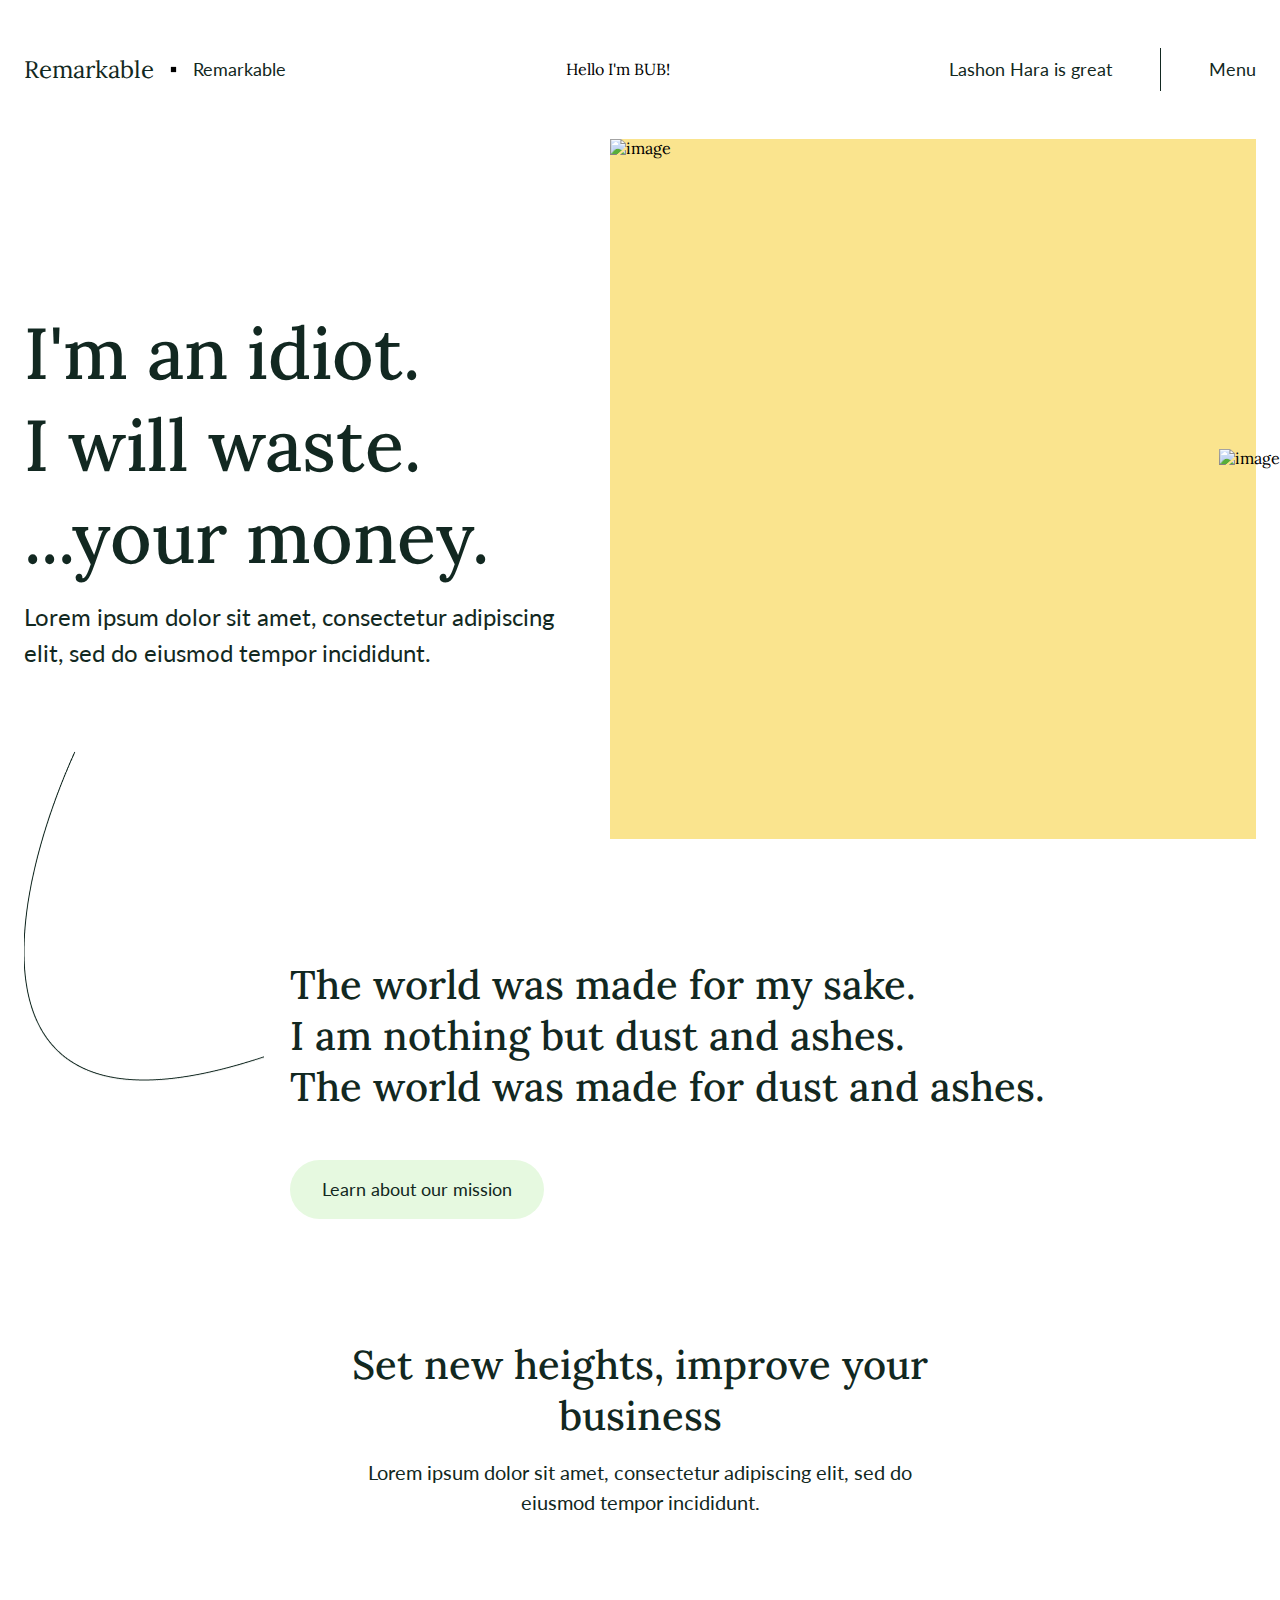
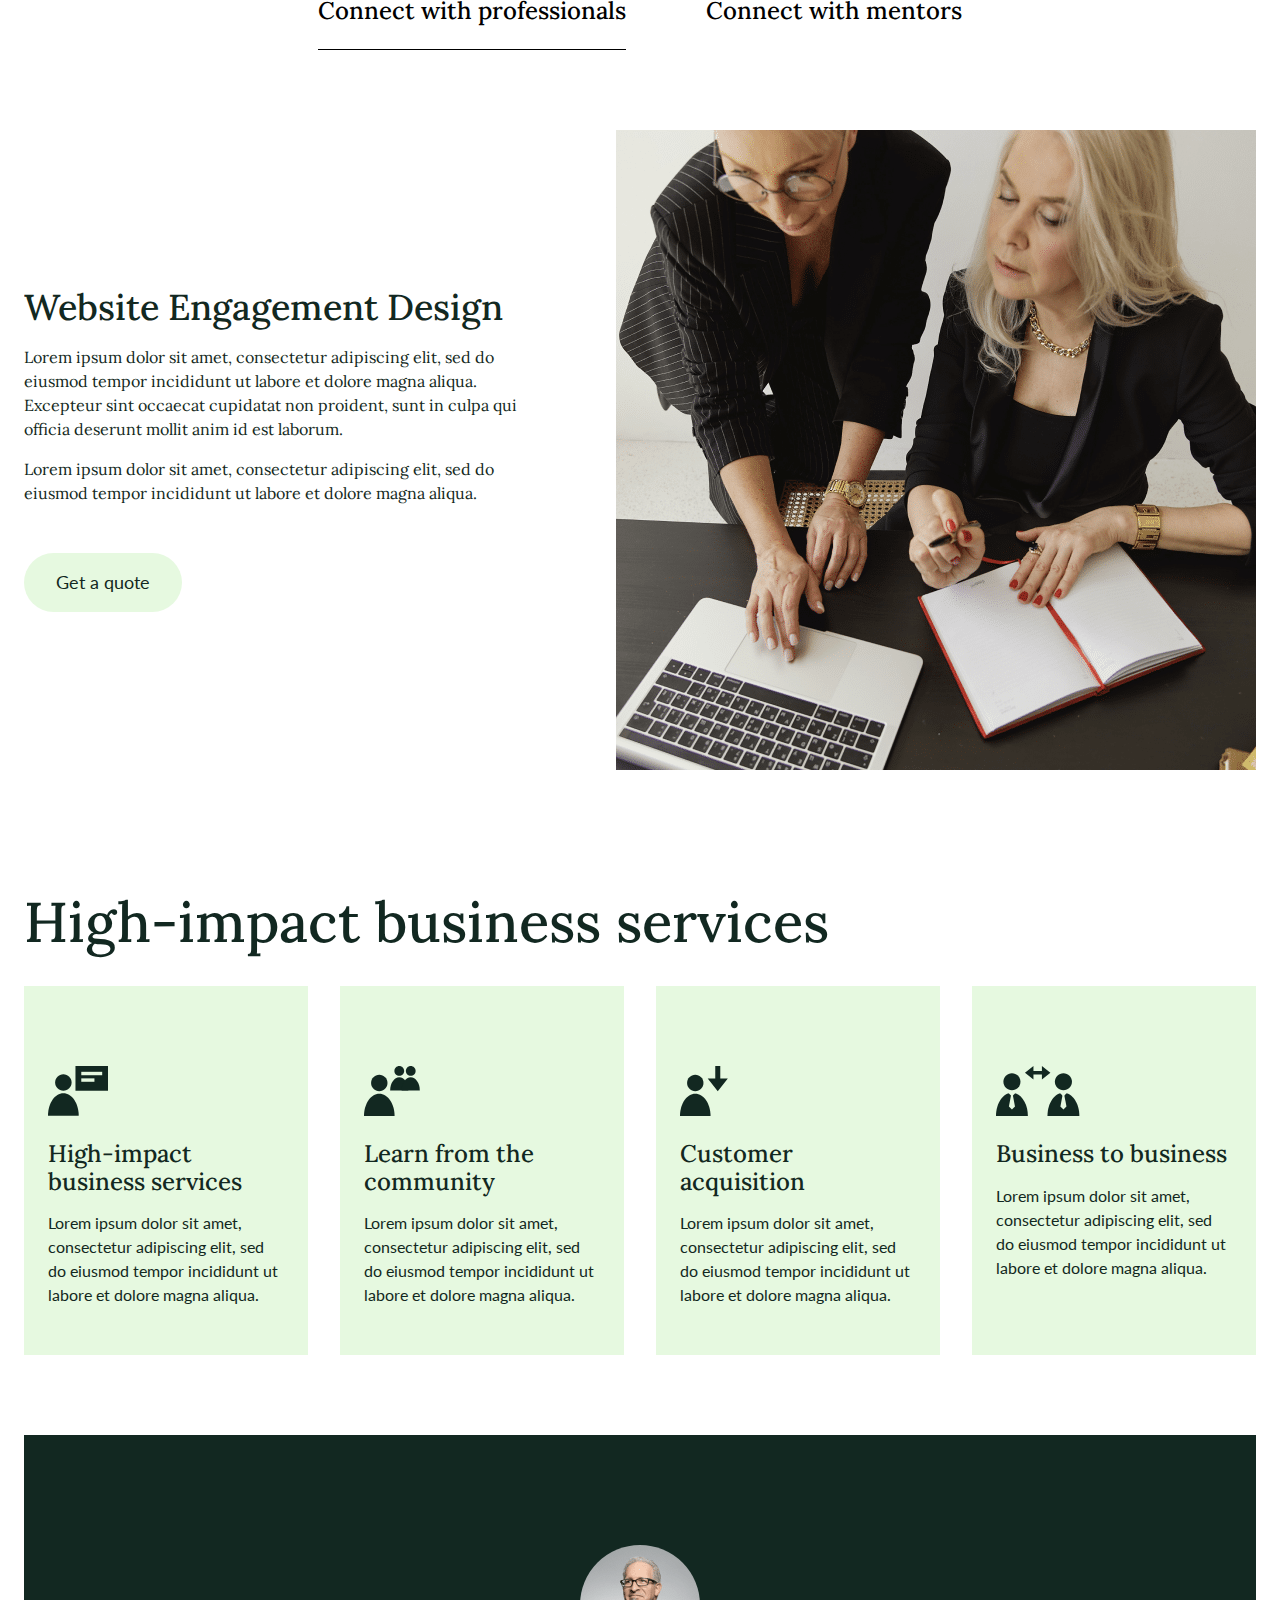
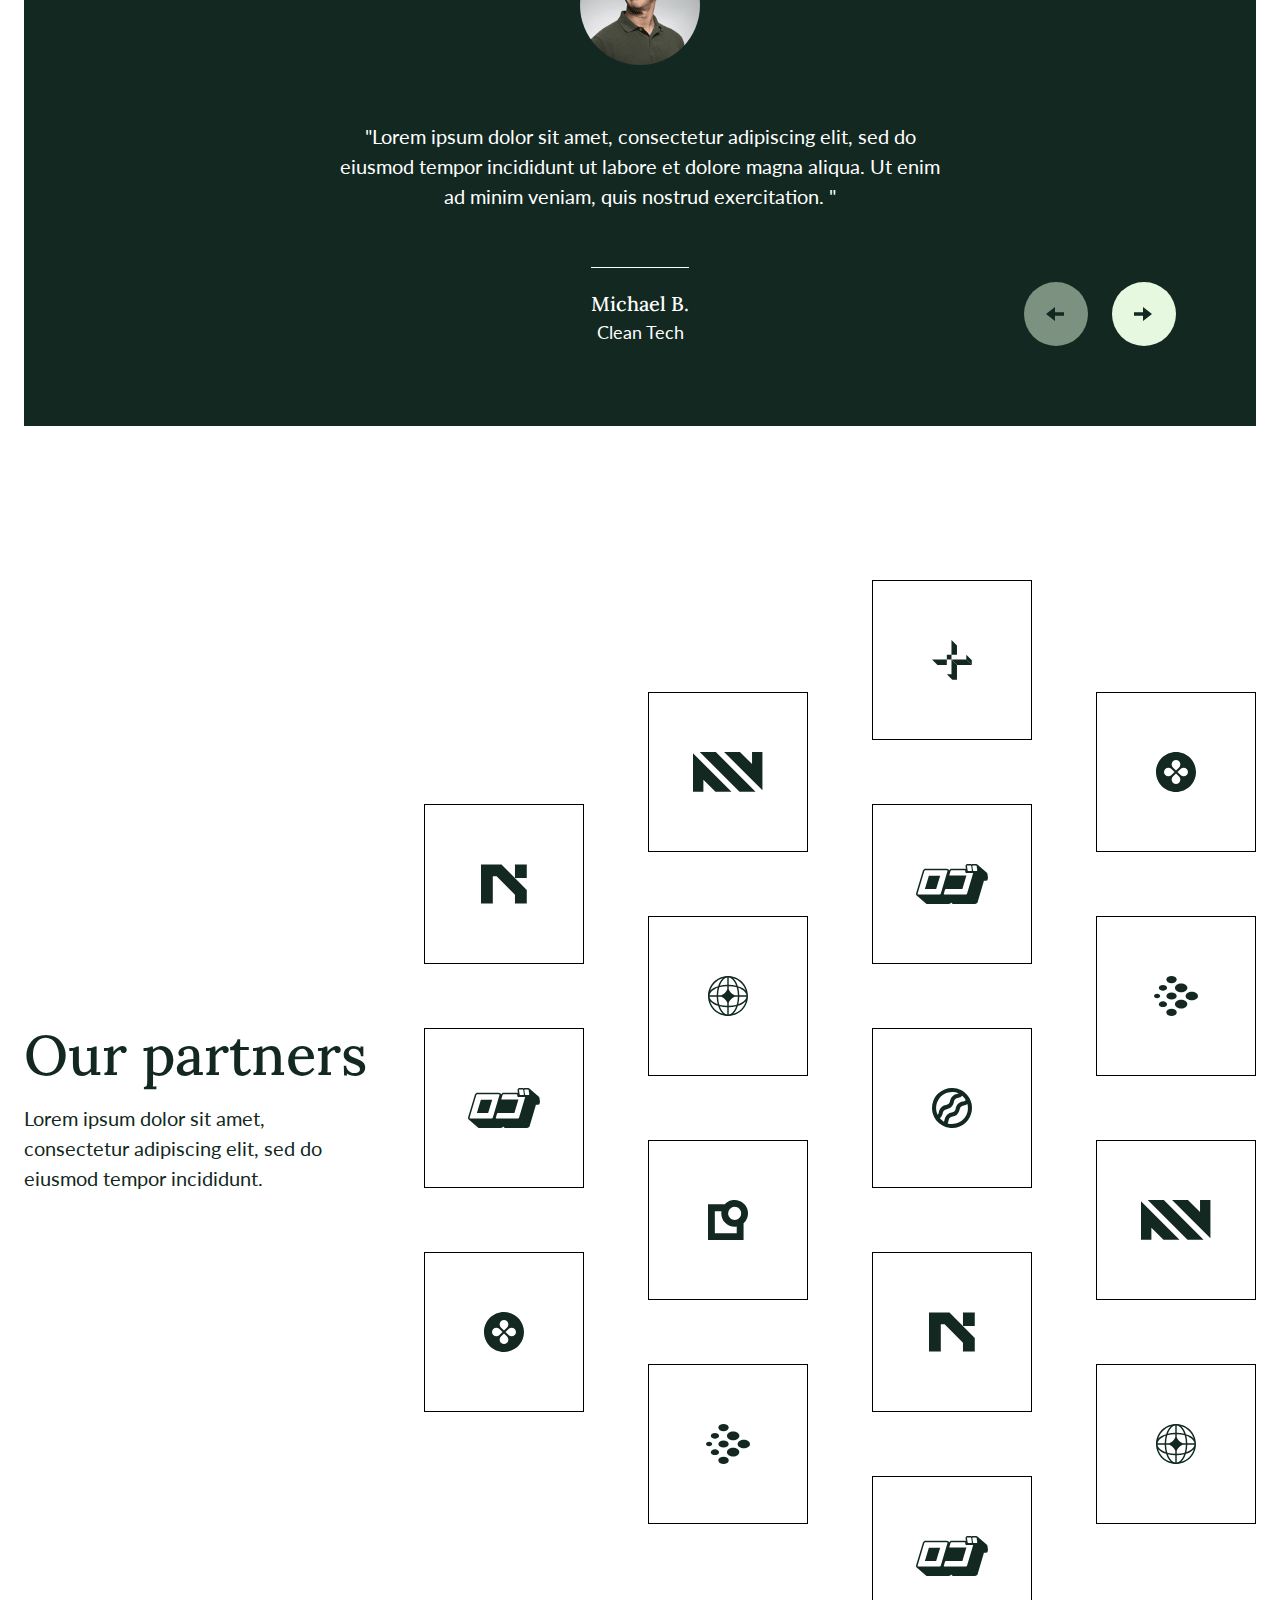
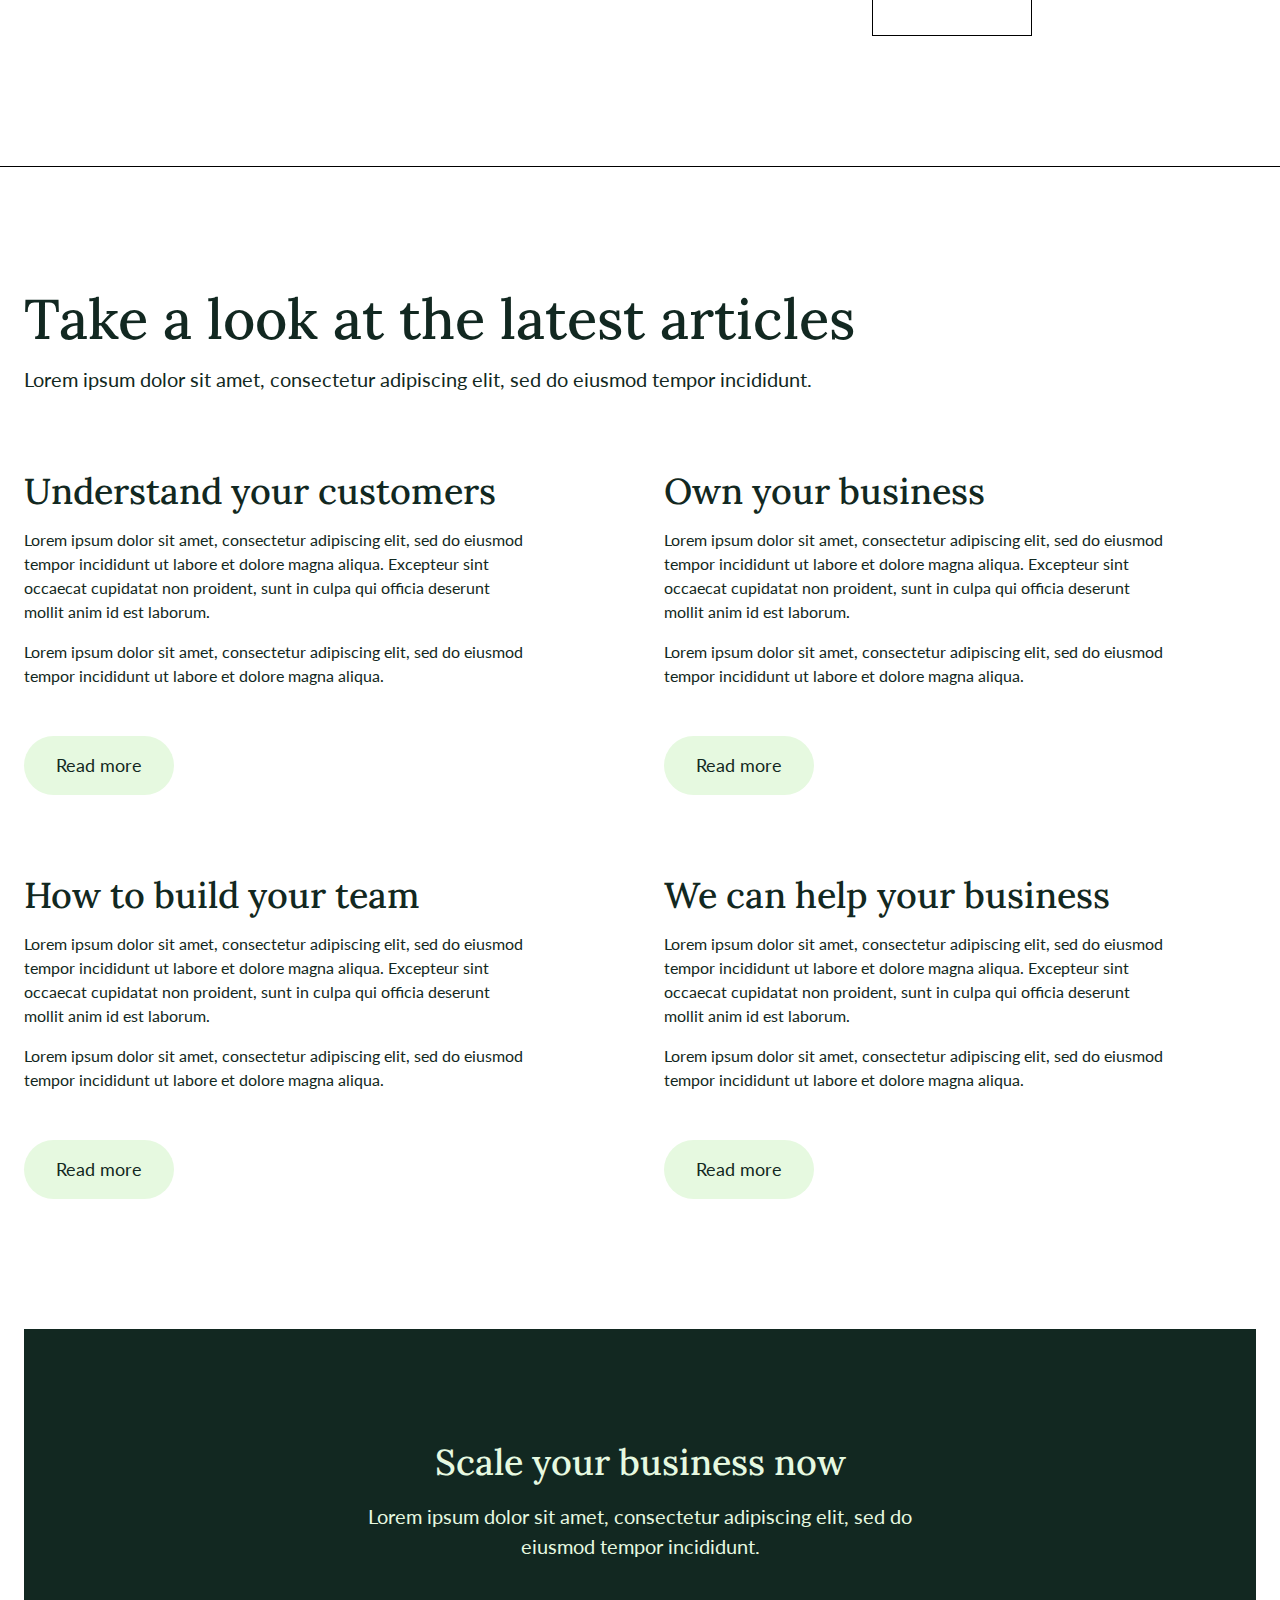
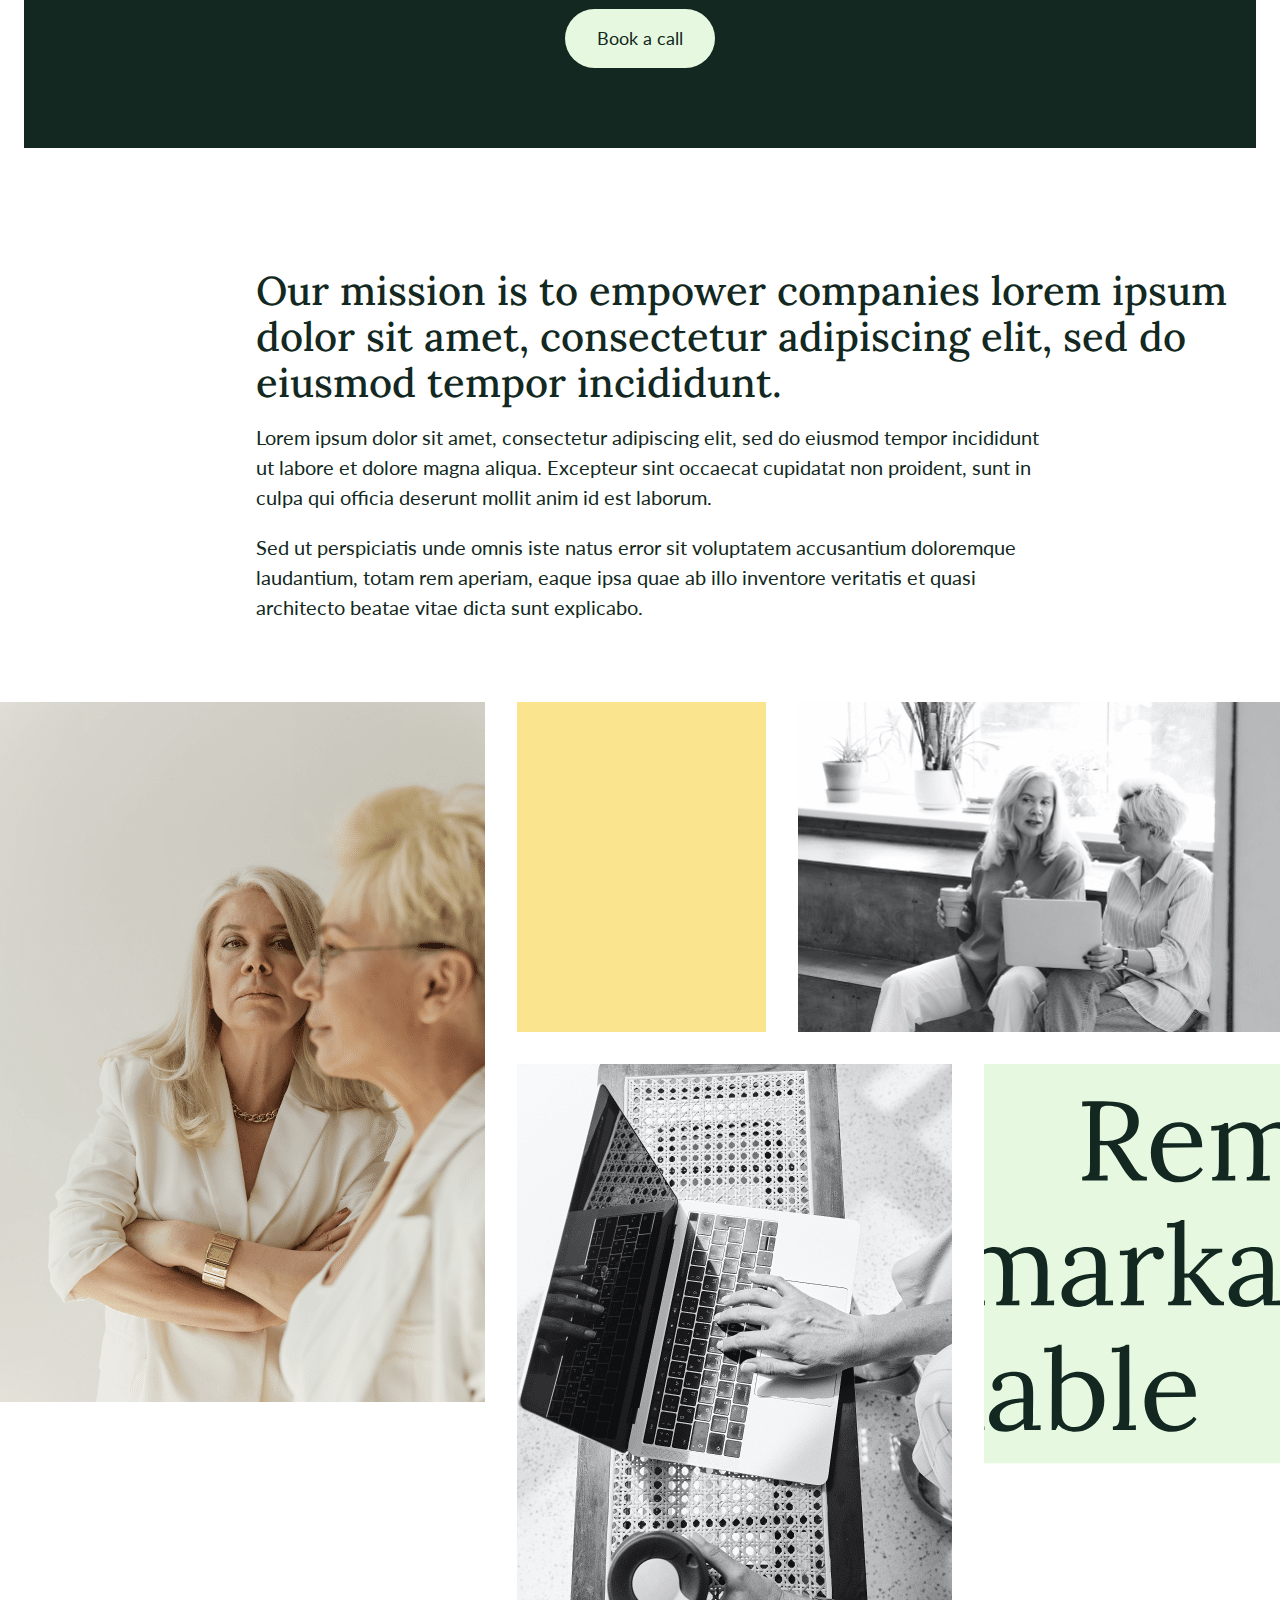
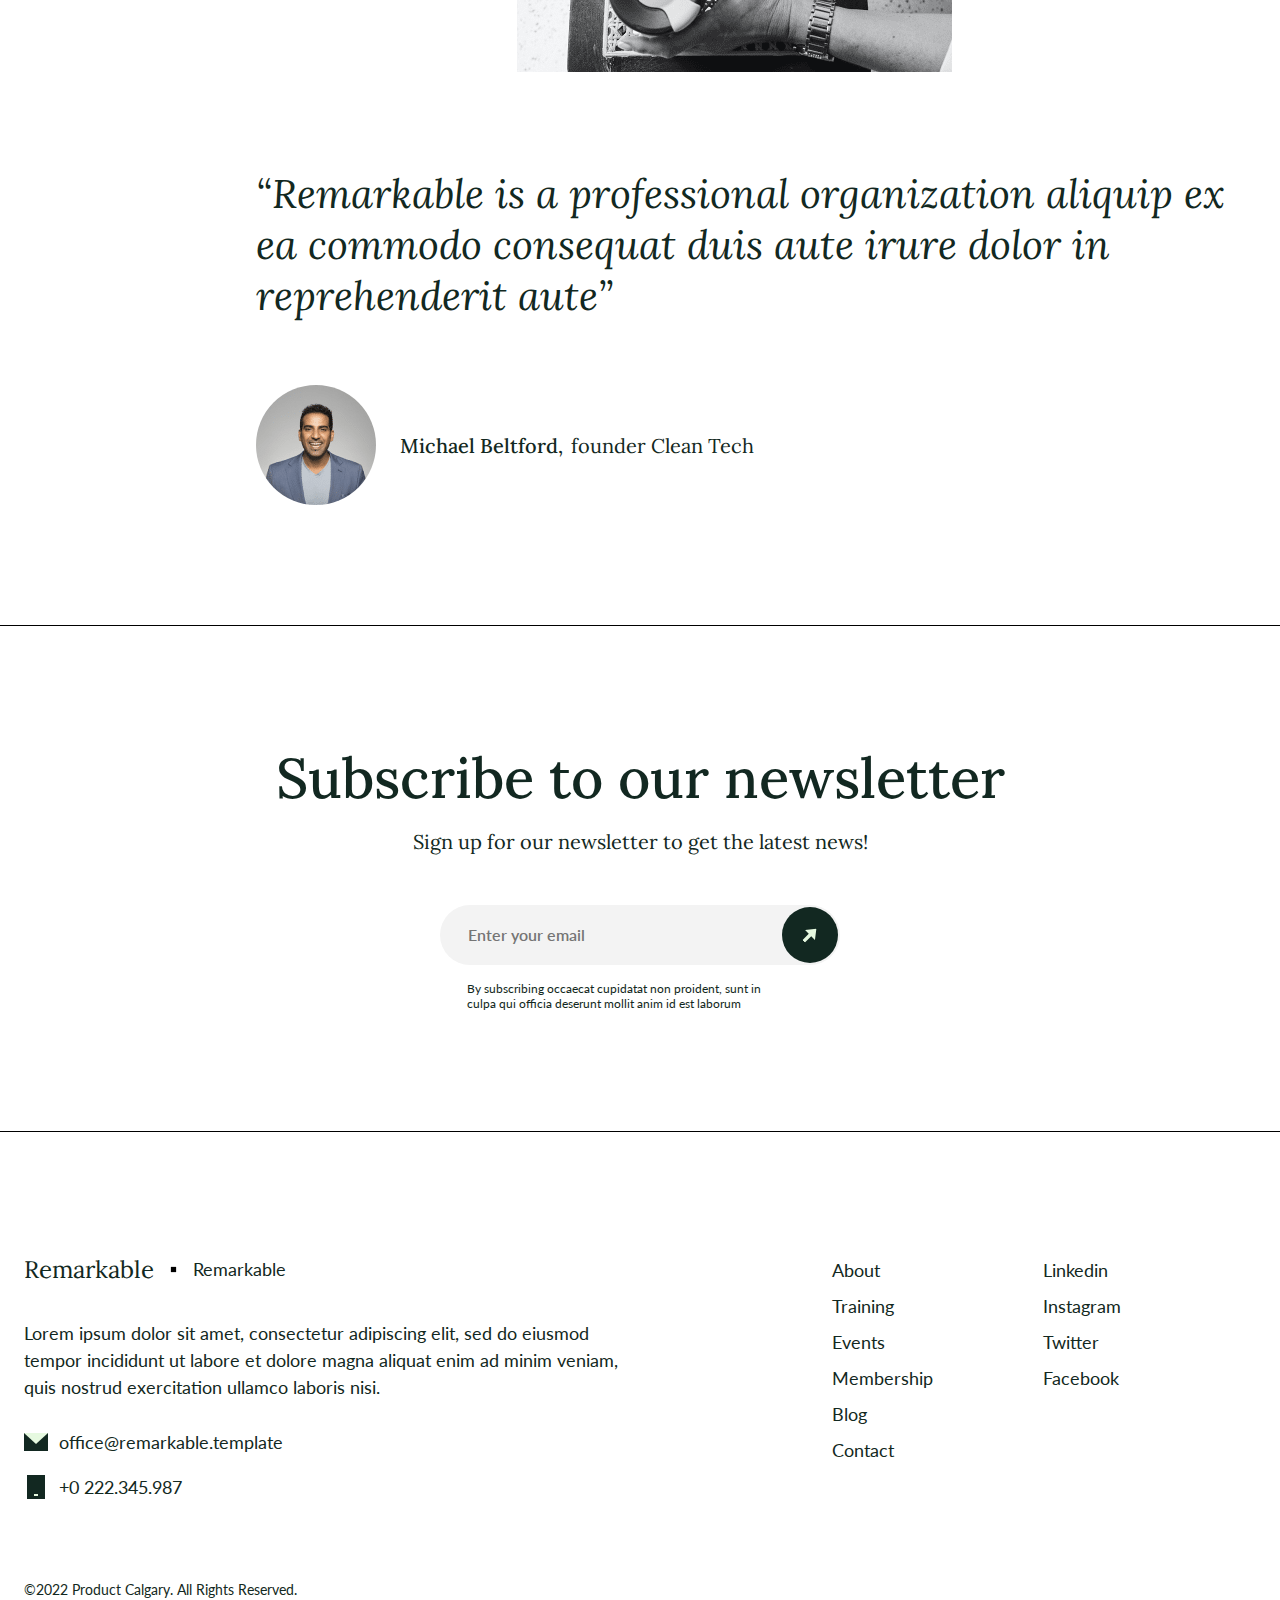
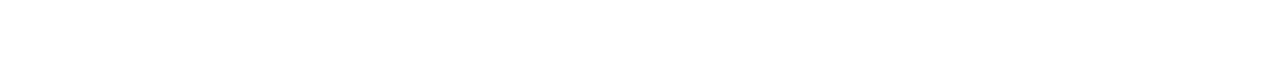
==== commit 883dd1cc: "Update not-tzniut image to pepe" ====
--- a/index.html
+++ b/index.html
@@ -156,12 +156,12 @@
           <div class="home-image11">
             <img
               alt="image"
-              src="public/hero%20%231-1500w.png"
+              src="https://wallpapers.com/images/hd/pepe-the-frog-purple-galaxy-9difqmrwp48g02bl.jpg"
               class="home-image12"
             />
             <img
               alt="image"
-              src="public/hero%20%232-1500w.png"
+              src="https://wallpapers.com/images/hd/pepe-the-frog-purple-galaxy-9difqmrwp48g02bl.jpg"
               class="home-image13"
             />
           </div>
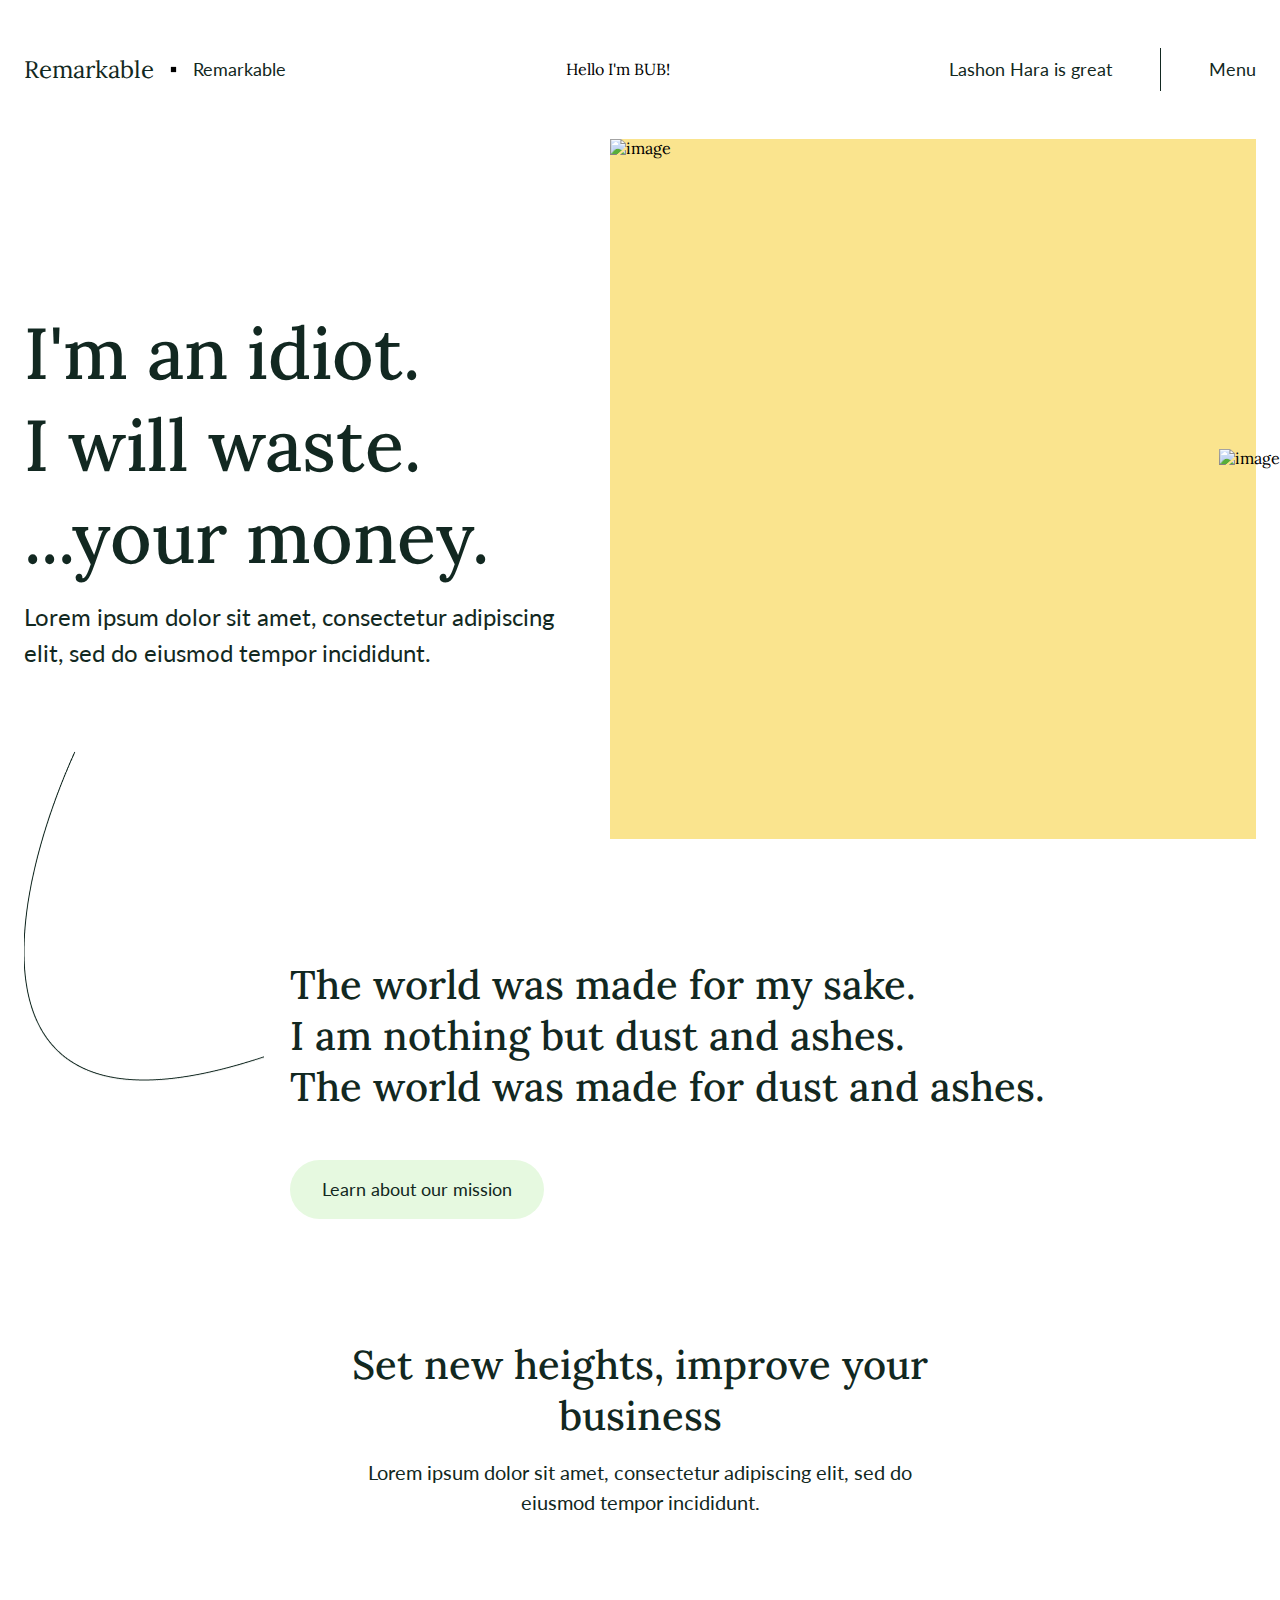
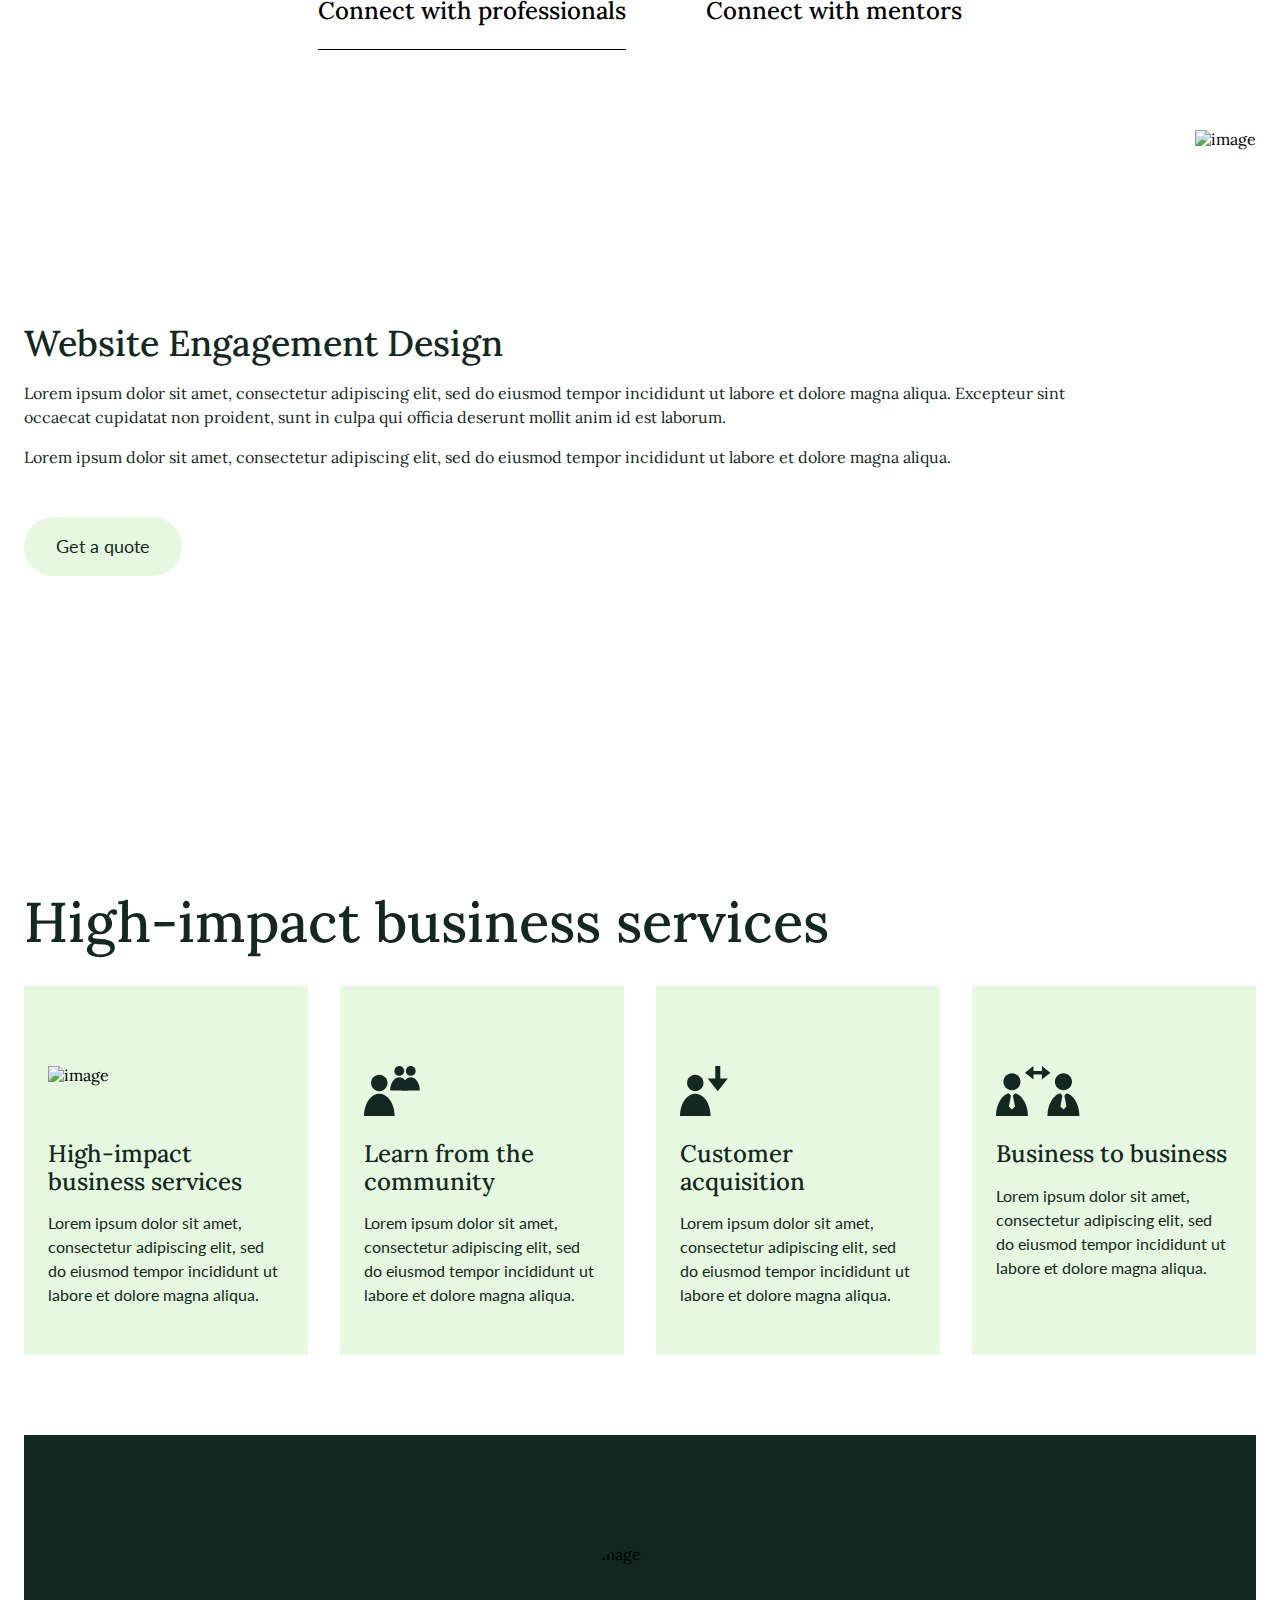
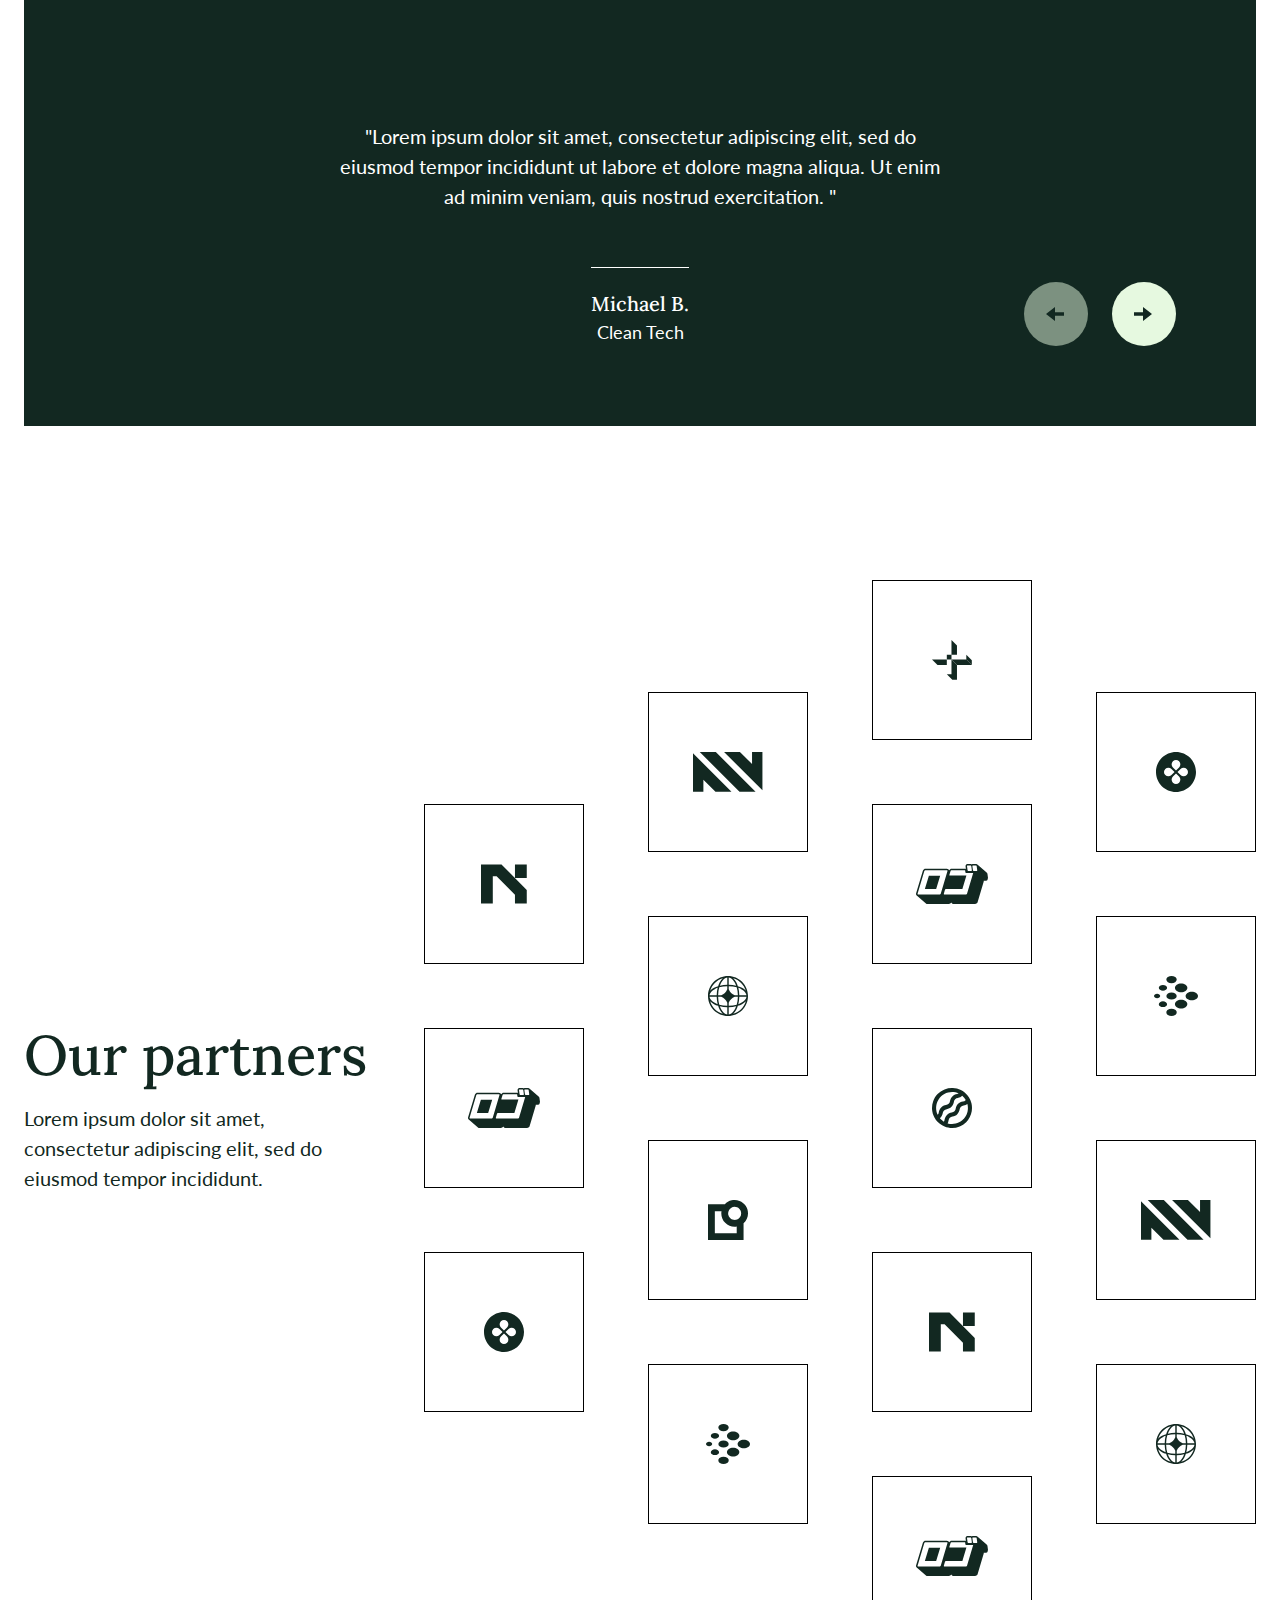
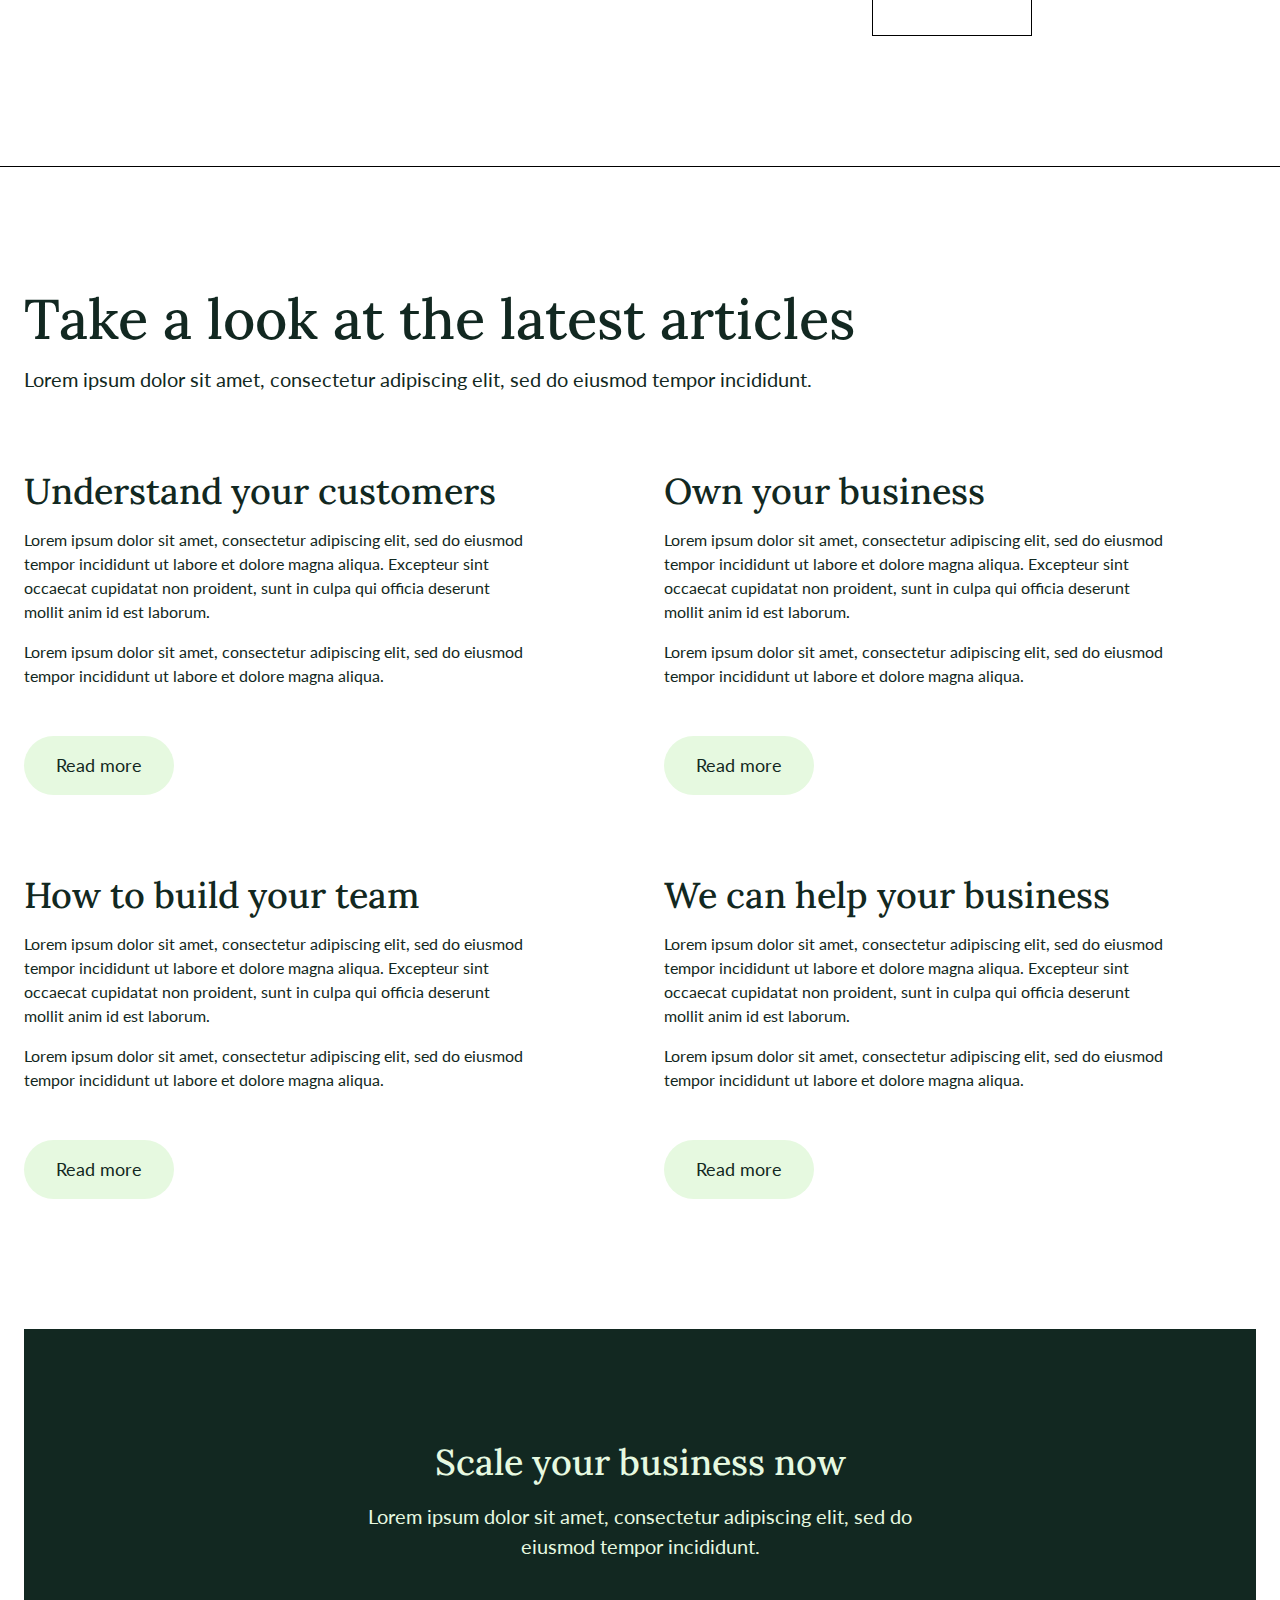
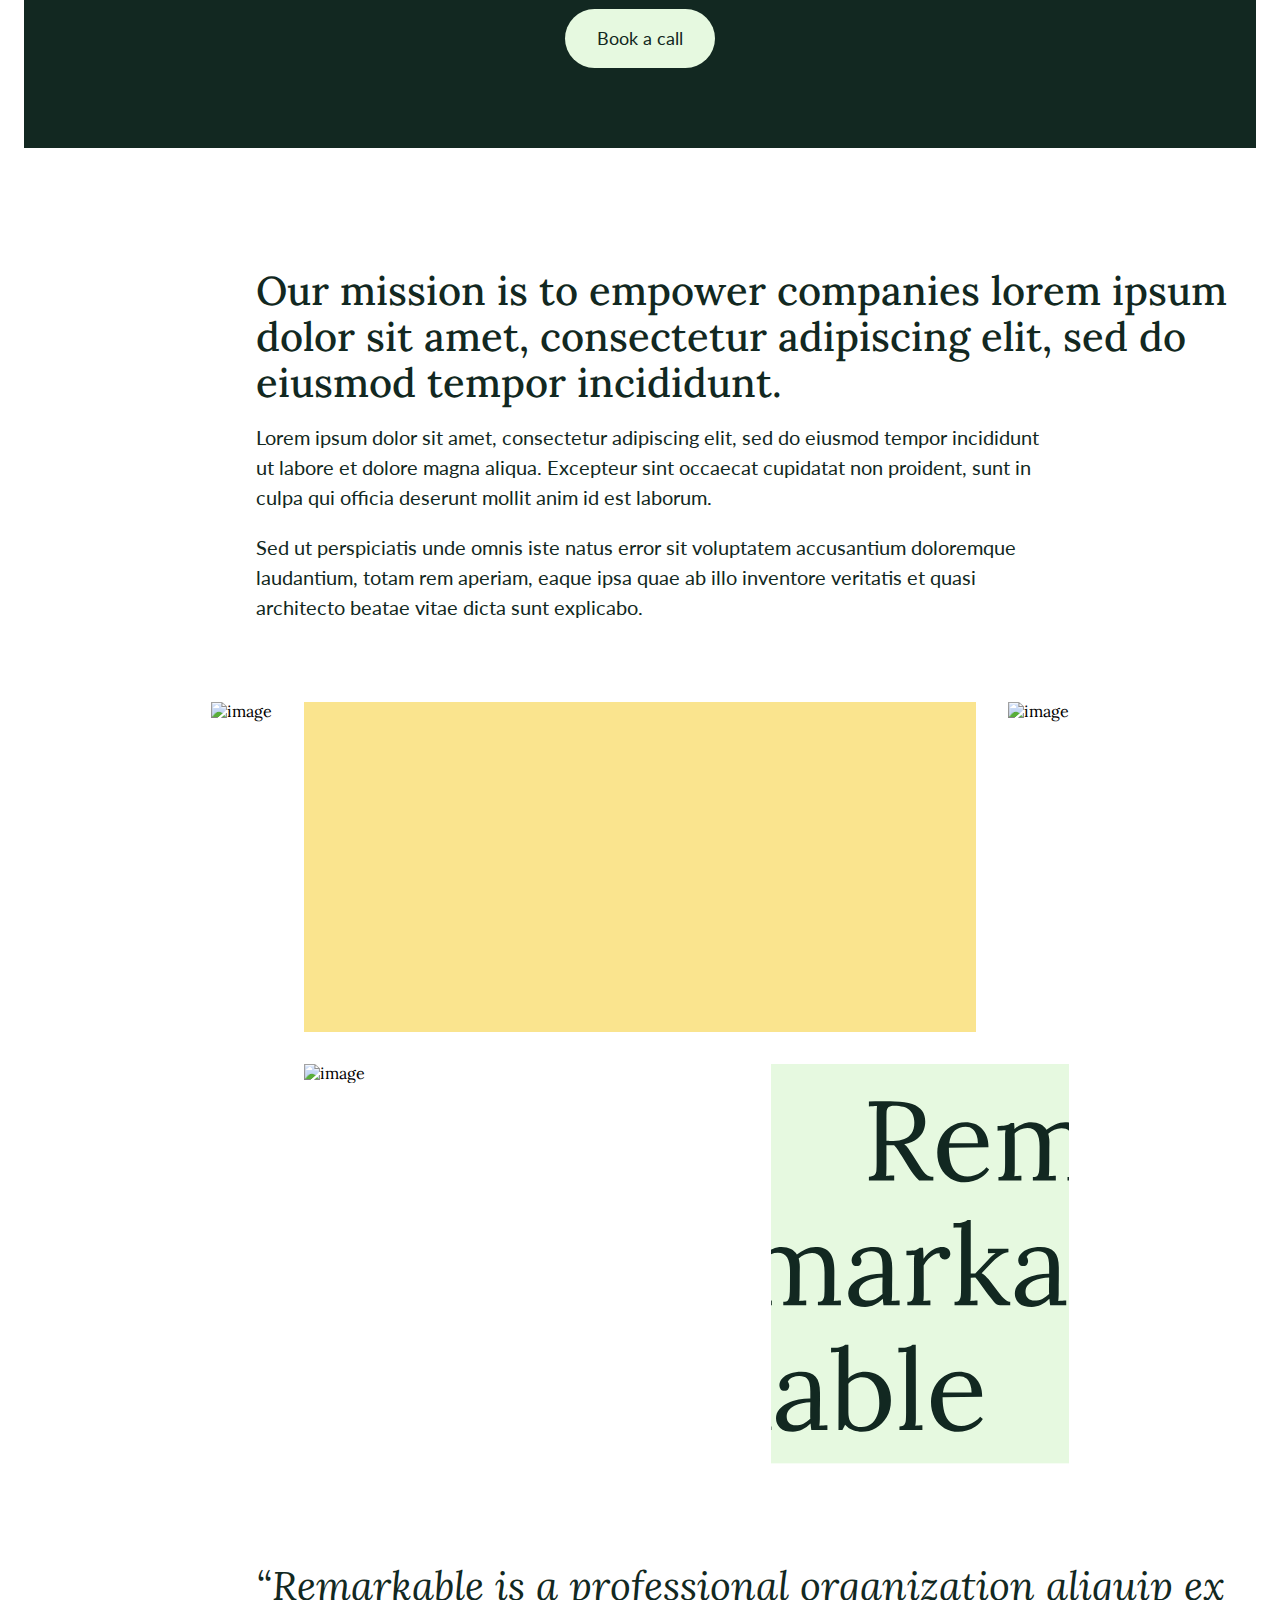
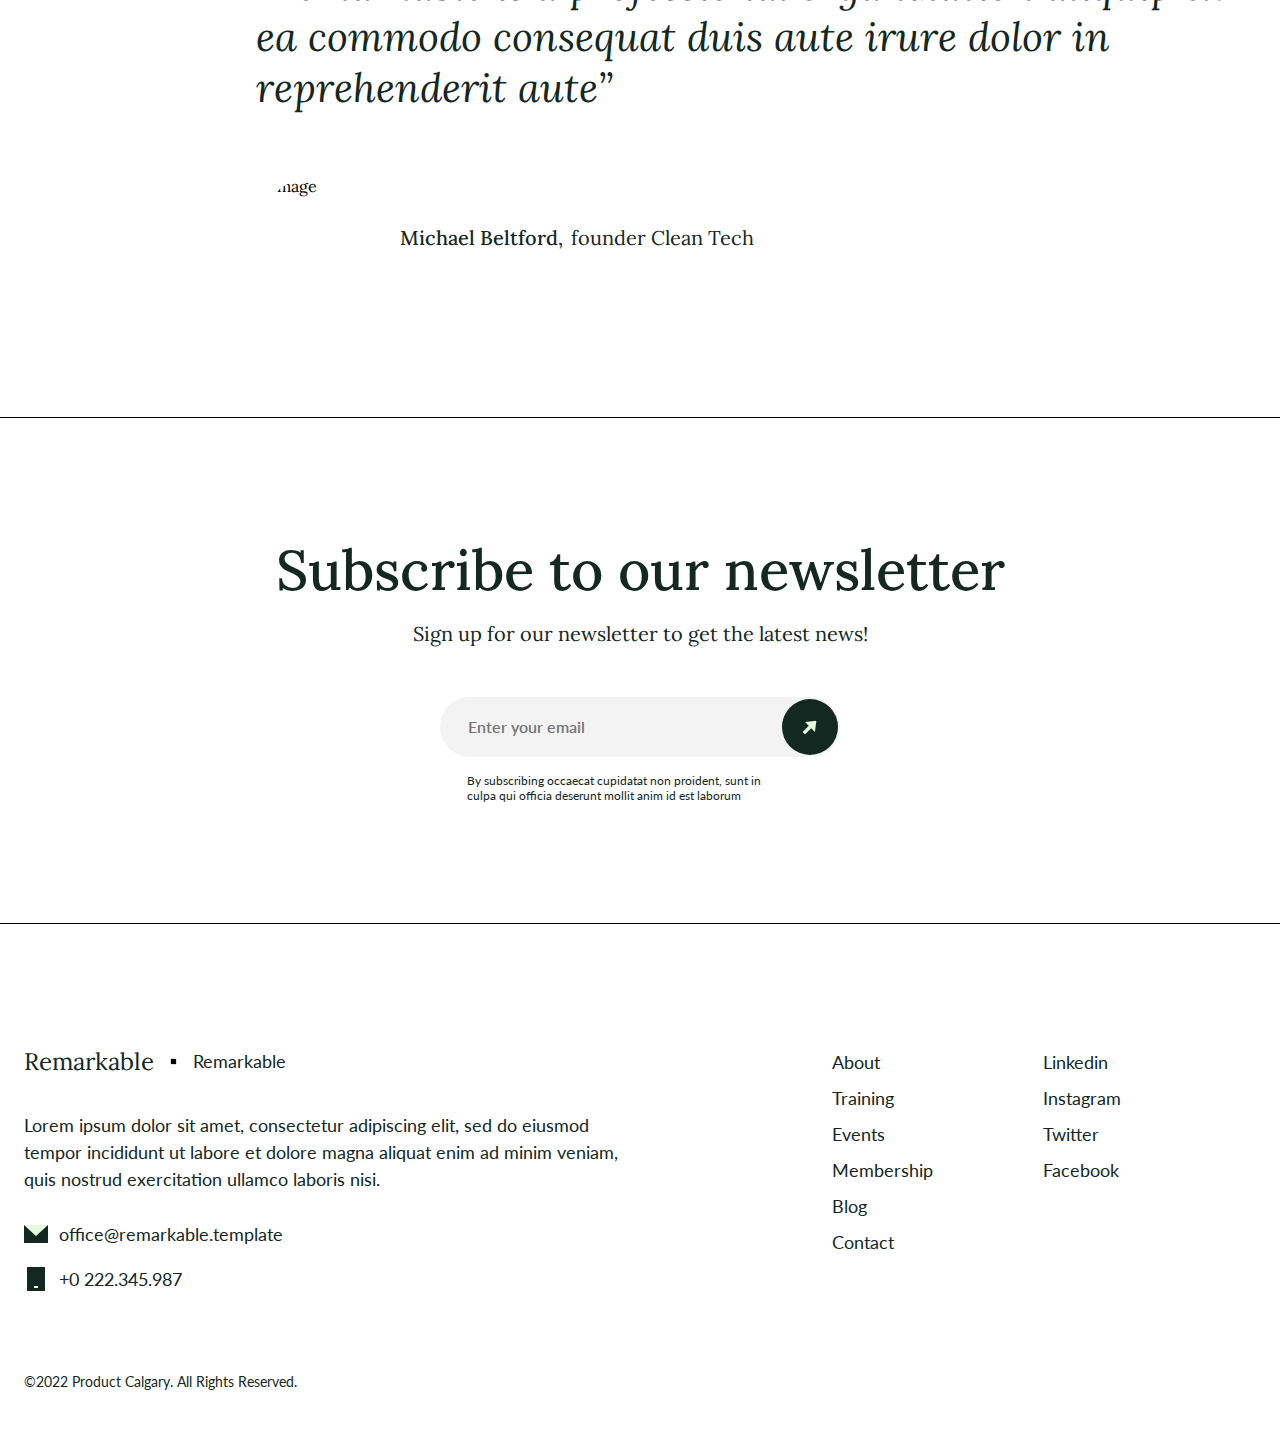
==== commit 9e58baeb: "MORE PEPEEEE" ====
--- a/index.html
+++ b/index.html
@@ -81,7 +81,7 @@
             <div data-thq="thq-burger-menu" class="home-burger-menu">
               <img
                 alt="image"
-                src="public/group%202084%5B1%5D.svg"
+                src="https://wallpapers.com/images/hd/pepe-the-frog-purple-galaxy-9difqmrwp48g02bl.jpg"
                 class="home-hamburger"
               />
             </div>
@@ -223,7 +223,7 @@
               <div class="home-image14">
                 <img
                   alt="image"
-                  src="public/pexels-darina-belonogova-7959815%201-1300w.png"
+                  src="https://wallpapers.com/images/hd/pepe-the-frog-purple-galaxy-9difqmrwp48g02bl.jpg"
                   class="home-image15"
                 />
               </div>
@@ -240,7 +240,7 @@
                   <div class="card-header">
                     <img
                       alt="image"
-                      src="public/group%201643.svg"
+                      src="https://wallpapers.com/images/hd/pepe-the-frog-purple-galaxy-9difqmrwp48g02bl.jpg"
                       class="card-icon"
                     />
                     <h3 class="card-heading">
@@ -333,7 +333,7 @@
               <div class="active-quote quote">
                 <img
                   alt="image"
-                  src="public/foto-sushi-6anudmpilw4-unsplash-200h.png"
+                  src="https://wallpapers.com/images/hd/pepe-the-frog-purple-galaxy-9difqmrwp48g02bl.jpg"
                   role="quote-avatar"
                   class="home-image16"
                 />
@@ -352,7 +352,7 @@
               <div class="quote">
                 <img
                   alt="image"
-                  src="public/foto-sushi-ocow8-uiajk-unsplash%20%5B1%5D%201-200h.png"
+                  src="https://wallpapers.com/images/hd/pepe-the-frog-purple-galaxy-9difqmrwp48g02bl.jpg"
                   role="quote-avatar"
                   class="home-image17"
                 />
@@ -377,7 +377,7 @@
               <div class="quote">
                 <img
                   alt="image"
-                  src="https://images.unsplash.com/photo-1586716402203-79219bede43c?ixid=Mnw5MTMyMXwwfDF8c2VhcmNofDE0fHxwb3RyYWl0fGVufDB8fHx8MTY2OTcyODk4OA&amp;ixlib=rb-4.0.3&amp;w=200"
+                  src="https://wallpapers.com/images/hd/pepe-the-frog-purple-galaxy-9difqmrwp48g02bl.jpg"
                   role="quote-avatar"
                   class="home-image18"
                 />
@@ -399,7 +399,7 @@
               <div class="quote">
                 <img
                   alt="image"
-                  src="https://images.unsplash.com/photo-1618151313441-bc79b11e5090?ixid=Mnw5MTMyMXwwfDF8c2VhcmNofDEzfHxwb3RyYWl0fGVufDB8fHx8MTY2OTcyODk4OA&amp;ixlib=rb-4.0.3&amp;w=200"
+                  src="https://wallpapers.com/images/hd/pepe-the-frog-purple-galaxy-9difqmrwp48g02bl.jpg"
                   role="quote-avatar"
                   class="home-image19"
                 />
@@ -880,7 +880,7 @@
             <div class="home-column17">
               <img
                 alt="image"
-                src="public/pexels-darina-belonogova-7959670%201-1300w.png"
+                src="https://wallpapers.com/images/hd/pepe-the-frog-purple-galaxy-9difqmrwp48g02bl.jpg"
                 class="home-image53"
               />
             </div>
@@ -889,14 +889,14 @@
                 <div class="home-yellow1"></div>
                 <img
                   alt="image"
-                  src="public/pexels-darina-belonogova-8373875%203-1300w.png"
+                  src="https://wallpapers.com/images/hd/pepe-the-frog-purple-galaxy-9difqmrwp48g02bl.jpg"
                   class="home-image54"
                 />
               </div>
               <div class="home-row7">
                 <img
                   alt="image"
-                  src="public/pexels-darina-belonogova-7964869%201-500w.png"
+                  src="https://wallpapers.com/images/hd/pepe-the-frog-purple-galaxy-9difqmrwp48g02bl.jpg"
                   class="home-image55"
                 />
                 <img
@@ -911,12 +911,12 @@
             <div class="home-column19">
               <img
                 alt="image"
-                src="public/pexels-darina-belonogova-7959670%201-1300w.png"
+                src="https://wallpapers.com/images/hd/pepe-the-frog-purple-galaxy-9difqmrwp48g02bl.jpg"
                 class="home-image57"
               />
               <img
                 alt="image"
-                src="public/pexels-darina-belonogova-7964869%201-500w.png"
+                src="https://wallpapers.com/images/hd/pepe-the-frog-purple-galaxy-9difqmrwp48g02bl.jpg"
                 class="home-image58"
               />
             </div>
@@ -924,7 +924,7 @@
               <div class="home-yellow2"></div>
               <img
                 alt="image"
-                src="public/pexels-darina-belonogova-8373875%203-1300w.png"
+                src="https://wallpapers.com/images/hd/pepe-the-frog-purple-galaxy-9difqmrwp48g02bl.jpg"
                 class="home-image59"
               />
               <div class="home-row8">
@@ -946,7 +946,7 @@
             <div class="home-author5">
               <img
                 alt="image"
-                src="public/foto-sushi-ocow8-uiajk-unsplash%20%5B1%5D%201-200h.png"
+                src="https://wallpapers.com/images/hd/pepe-the-frog-purple-galaxy-9difqmrwp48g02bl.jpg"
                 class="home-avatar"
               />
               <div class="home-details2">
